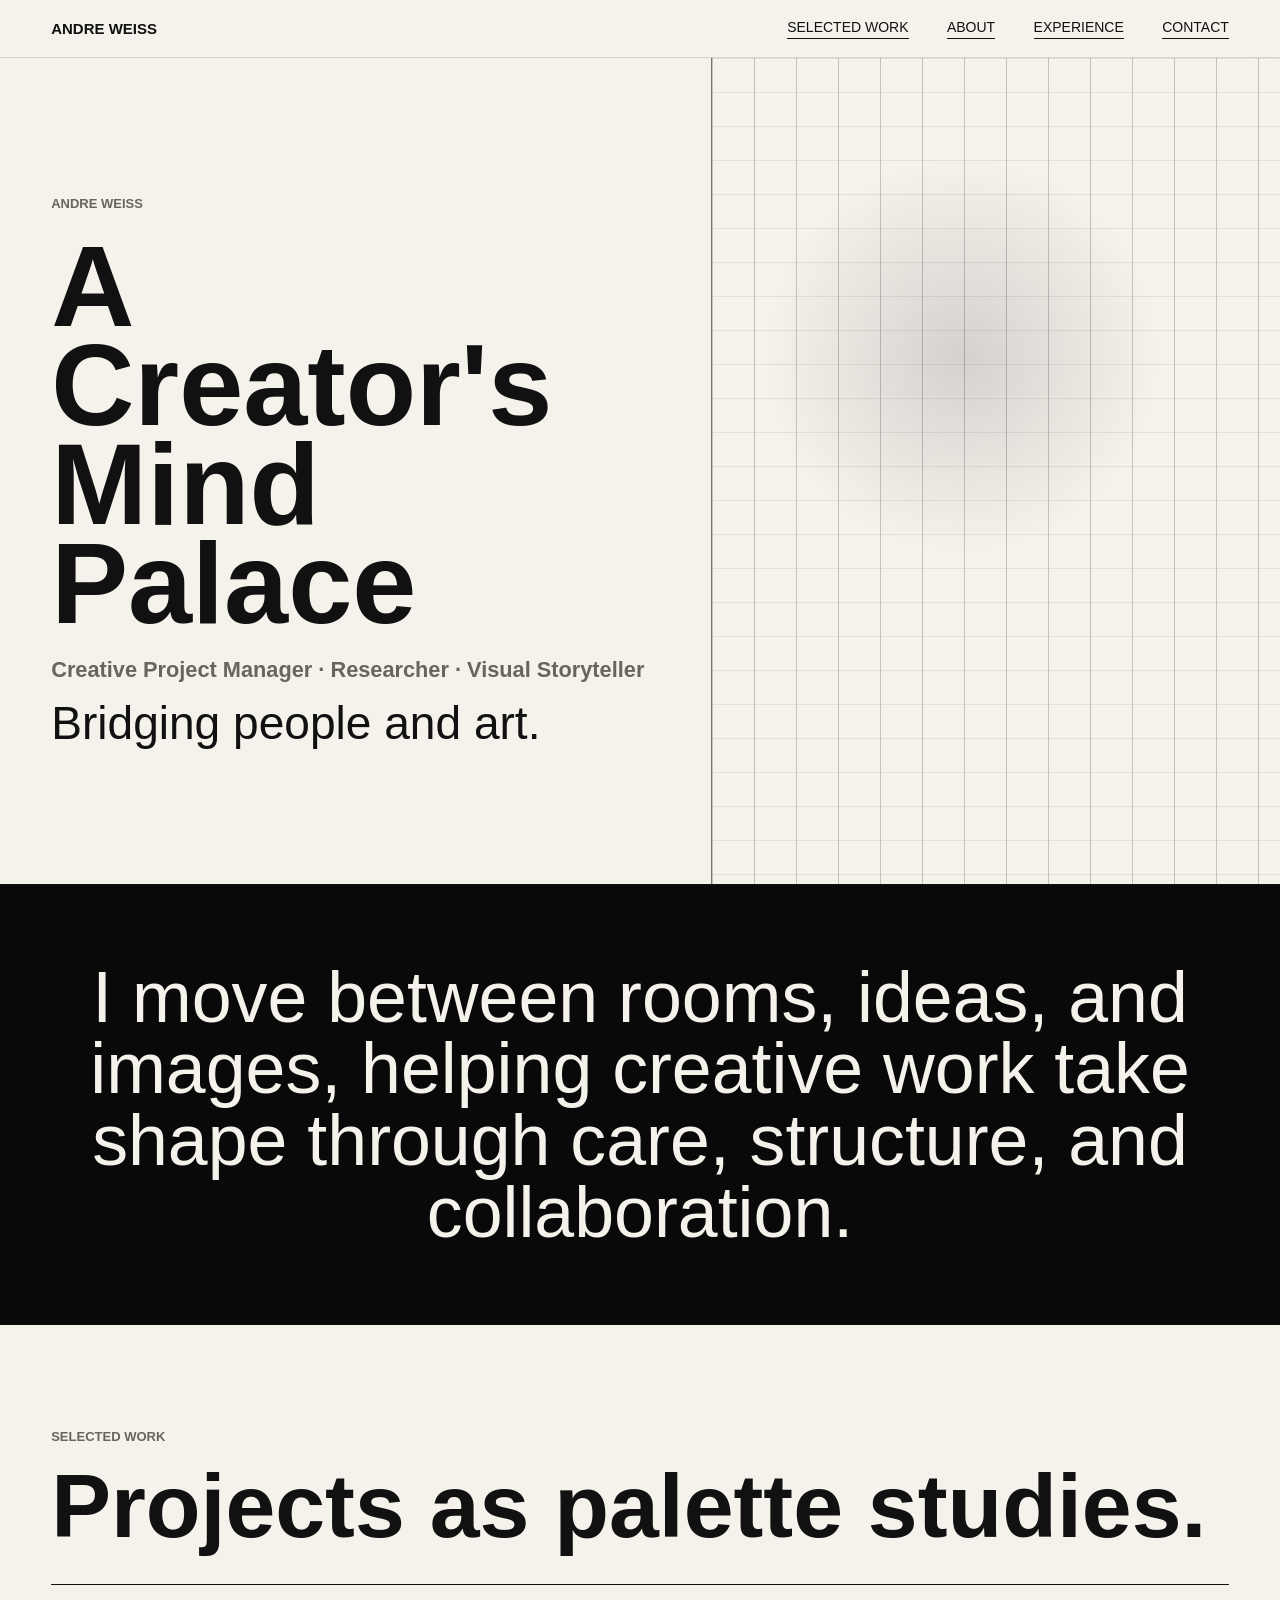
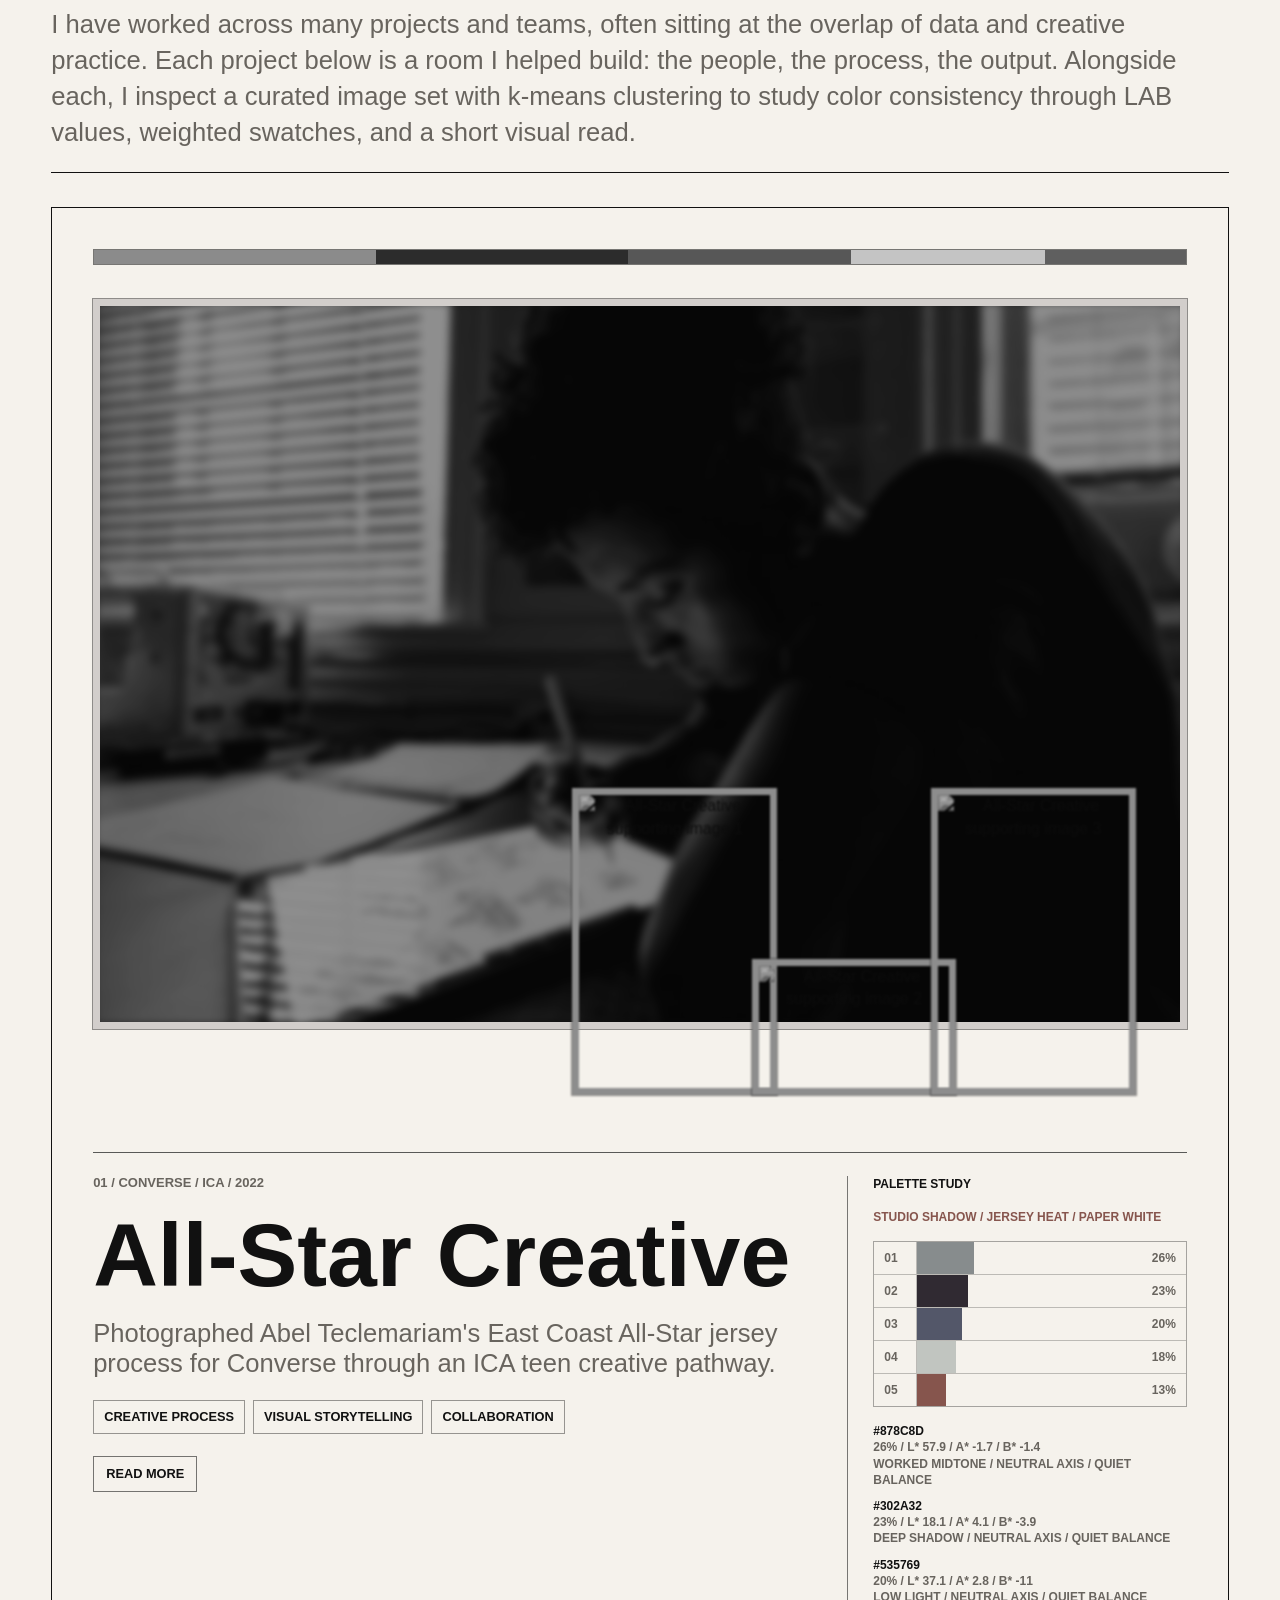
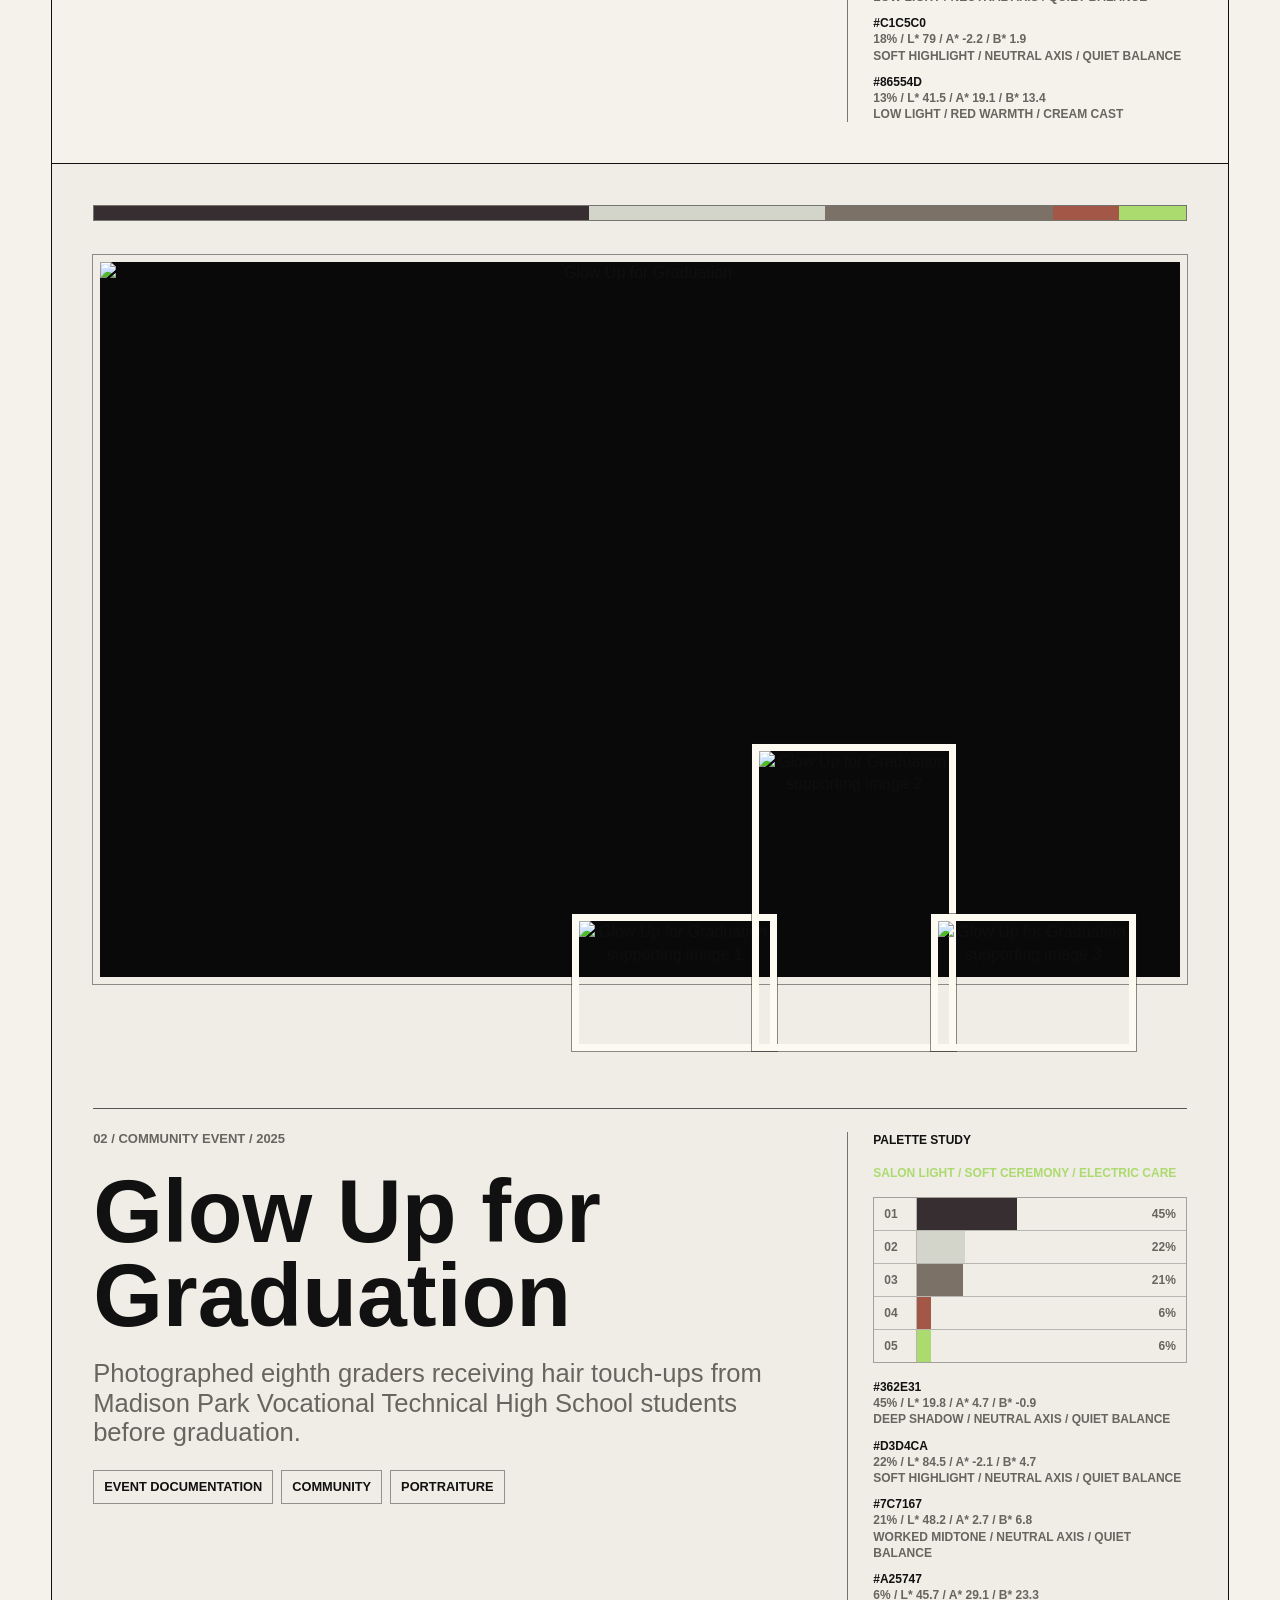
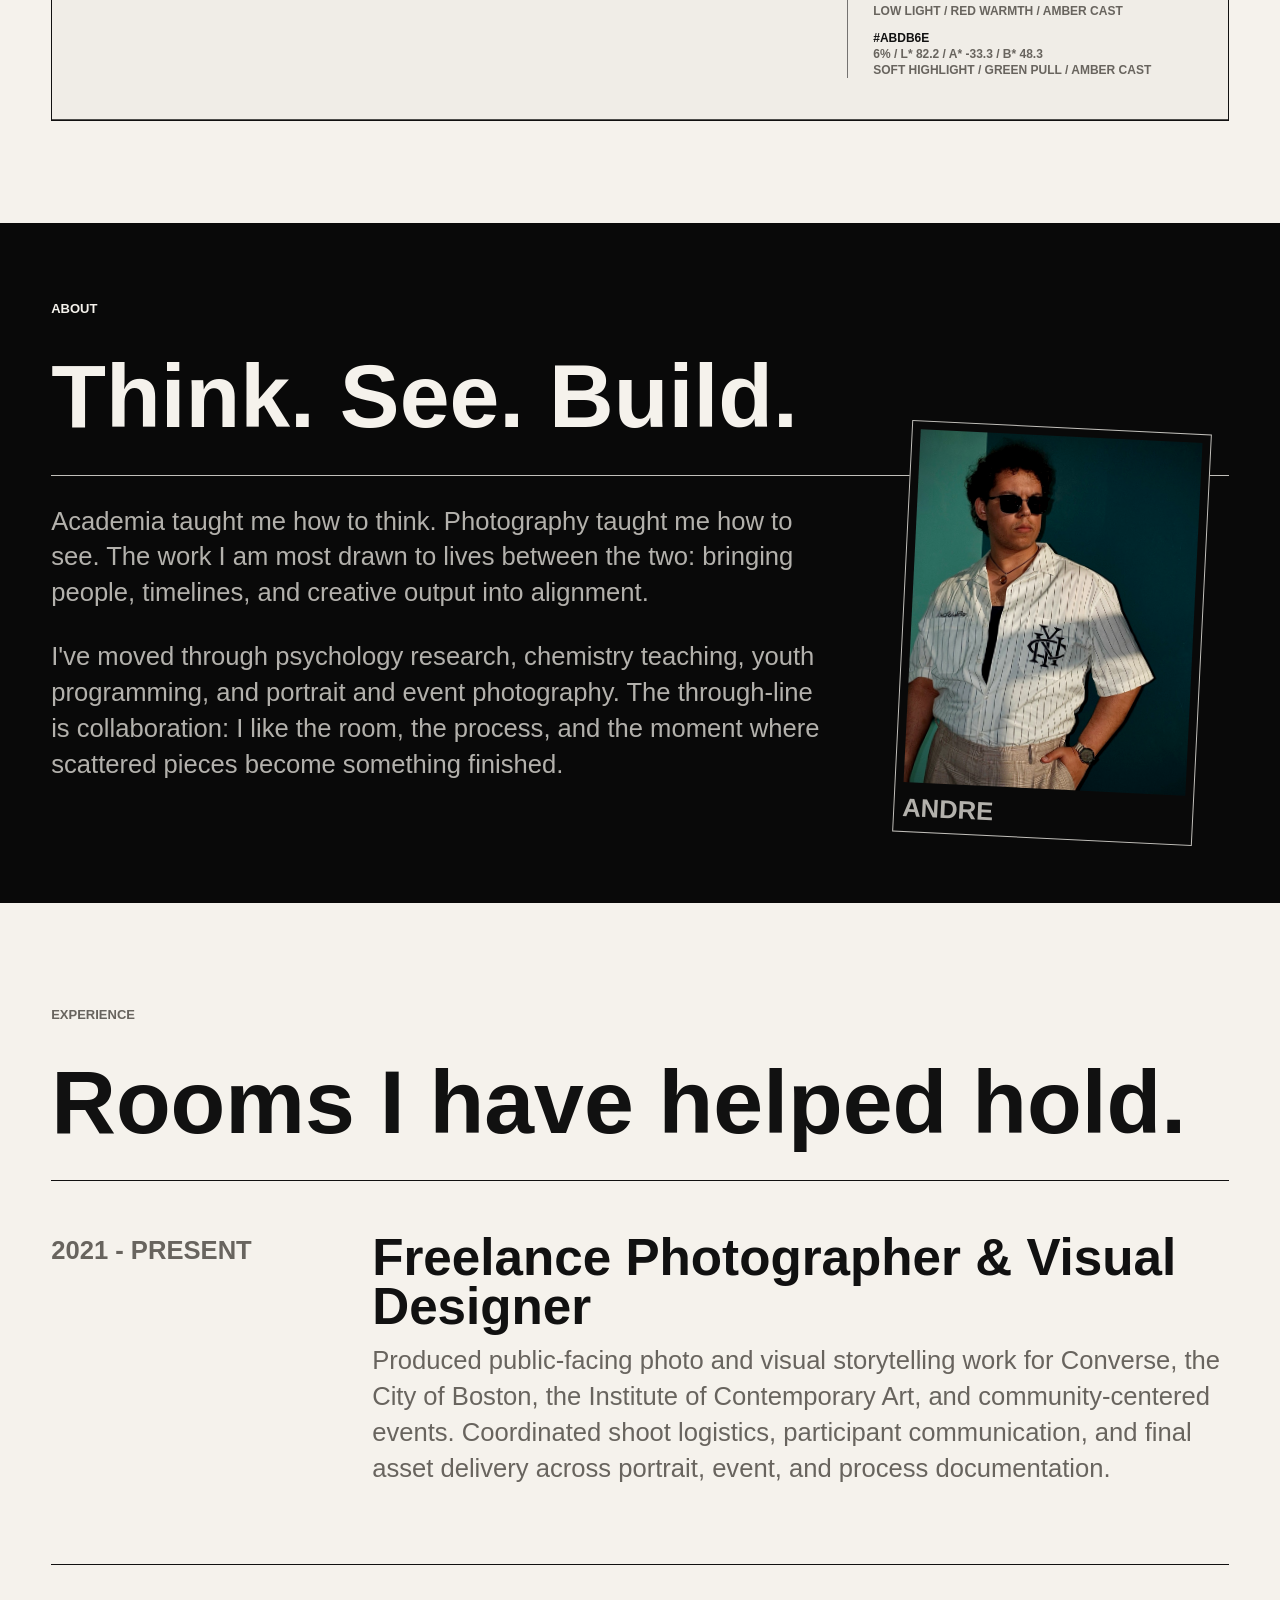
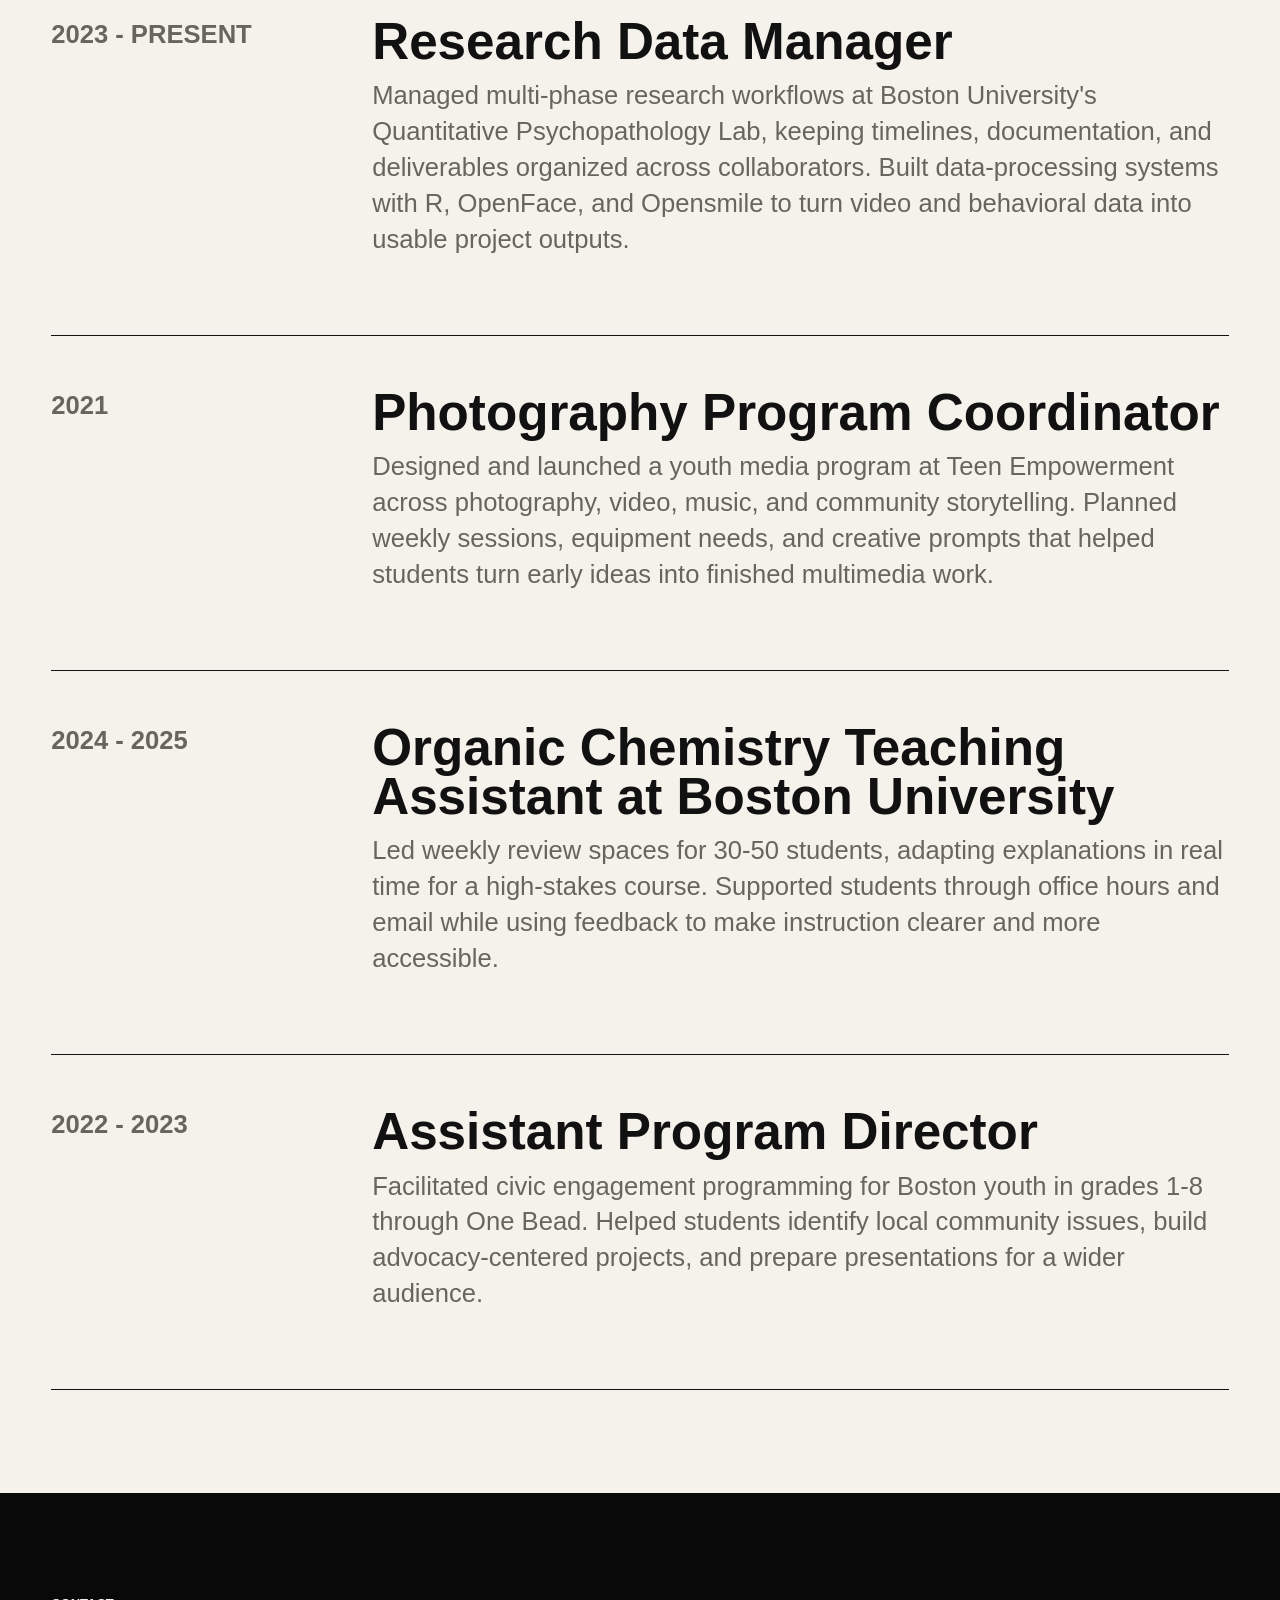
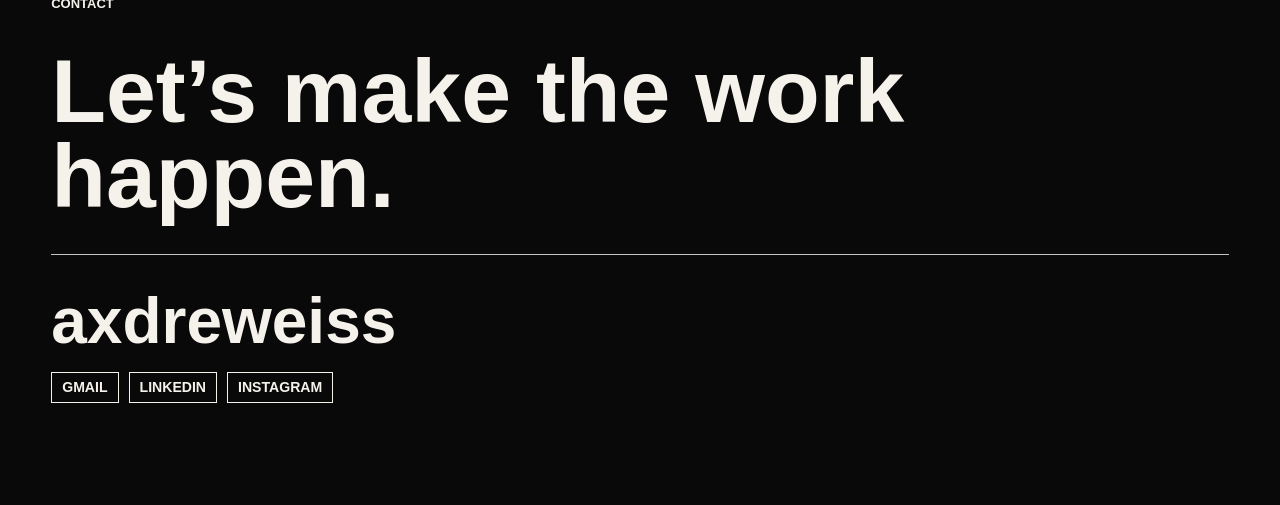
==== index.html @ 39e93b7d "Restore site HTML structure" ====
<!doctype html>
<html lang="en">
  <head>
    <meta charset="utf-8">
    <meta name="viewport" content="width=device-width, initial-scale=1">
    <meta name="description" content="Andre Weiss is building a creator's mind palace, bridging people and art.">
    <title>Andre Weiss | A Creator's Mind Palace</title>
    <link rel="stylesheet" href="styles.css">
  </head>
  <body>
    <header class="site-header" aria-label="Site header">
      <a class="brand" href="#home" aria-label="Andre Weiss home">Andre Weiss</a>
      <button class="nav-toggle" type="button" aria-expanded="false" aria-controls="site-nav">
        <span>Menu</span>
      </button>
      <nav id="site-nav" class="site-nav" aria-label="Primary navigation">
        <a href="#work">Selected Work</a>
        <a href="#about">About</a>
        <a href="#experience">Experience</a>
        <a href="#contact">Contact</a>
      </nav>
    </header>

    <main id="home">
      <section class="hero" aria-labelledby="hero-title">
        <div class="hero-copy">
          <p class="eyebrow">Andre Weiss</p>
          <h1 id="hero-title">A Creator's Mind Palace</h1>
          <p class="hero-role">Creative Project Manager &middot; Researcher &middot; Visual Storyteller</p>
          <p class="hero-line">Bridging people and art.</p>
        </div>
        <div class="hero-image" aria-hidden="true"></div>
      </section>

      <section class="statement" aria-label="Site statement">
        <p>
          I move between rooms, ideas, and images, helping creative work take shape through care,
          structure, and collaboration.
        </p>
      </section>

      <section id="work" class="section work-section" aria-labelledby="work-title">
        <div class="section-heading">
          <p class="section-kicker">Selected Work</p>
          <div>
            <h2 id="work-title">Projects as palette studies.</h2>
          </div>
        </div>

        <div class="palette-note">
          <p>
            I have worked across many projects and teams, often sitting at the overlap of data and
            creative practice. Each project below is a room I helped build: the people, the process,
            the output. Alongside each, I inspect a curated image set with k-means clustering to
            study color consistency through LAB values, weighted swatches, and a short visual read.
          </p>
        </div>

        <div class="project-list" id="project-list"></div>
      </section>

      <section id="about" class="section about-section" aria-labelledby="about-title">
        <div class="section-heading">
          <p class="section-kicker">About</p>
          <h2 id="about-title">Think. See. Build.</h2>
        </div>
        <div class="about-layout">
          <div class="about-copy">
            <p>
              Academia taught me how to think. Photography taught me how to see. The work I am most
              drawn to lives between the two: bringing people, timelines, and creative output into
              alignment.
            </p>
            <p>
              I've moved through psychology research, chemistry teaching, youth programming, and
              portrait and event photography. The through-line is collaboration: I like the room, the
              process, and the moment where scattered pieces become something finished.
            </p>
          </div>
          <aside class="about-card" aria-label="Portrait of Andre">
            <img class="about-image" src="assets/images/portrait-of-andre.jpg" alt="Portrait of Andre Weiss" loading="lazy">
            <p>Andre</p>
          </aside>
        </div>
      </section>

      <section id="experience" class="section experience-section" aria-labelledby="experience-title">
        <div class="section-heading">
          <p class="section-kicker">Experience</p>
          <h2 id="experience-title">Rooms I have helped hold.</h2>
        </div>

        <div class="experience-list" aria-label="Selected experience">
          <article class="experience-item">
            <p class="experience-date">2021 - Present</p>
            <div>
              <h3>Freelance Photographer & Visual Designer</h3>
              <p>Produced public-facing photo and visual storytelling work for Converse, the City of Boston, the Institute of Contemporary Art, and community-centered events. Coordinated shoot logistics, participant communication, and final asset delivery across portrait, event, and process documentation.</p>
            </div>
          </article>

          <article class="experience-item">
            <p class="experience-date">2023 - Present</p>
            <div>
              <h3>Research Data Manager</h3>
              <p>Managed multi-phase research workflows at Boston University's Quantitative Psychopathology Lab, keeping timelines, documentation, and deliverables organized across collaborators. Built data-processing systems with R, OpenFace, and Opensmile to turn video and behavioral data into usable project outputs.</p>
            </div>
          </article>

          <article class="experience-item">
            <p class="experience-date">2021</p>
            <div>
              <h3>Photography Program Coordinator</h3>
              <p>Designed and launched a youth media program at Teen Empowerment across photography, video, music, and community storytelling. Planned weekly sessions, equipment needs, and creative prompts that helped students turn early ideas into finished multimedia work.</p>
            </div>
          </article>

          <article class="experience-item">
            <p class="experience-date">2024 - 2025</p>
            <div>
              <h3>Organic Chemistry Teaching Assistant at Boston University</h3>
              <p>Led weekly review spaces for 30-50 students, adapting explanations in real time for a high-stakes course. Supported students through office hours and email while using feedback to make instruction clearer and more accessible.</p>
            </div>
          </article>

          <article class="experience-item">
            <p class="experience-date">2022 - 2023</p>
            <div>
              <h3>Assistant Program Director</h3>
              <p>Facilitated civic engagement programming for Boston youth in grades 1-8 through One Bead. Helped students identify local community issues, build advocacy-centered projects, and prepare presentations for a wider audience.</p>
            </div>
          </article>
        </div>
      </section>

      <section id="contact" class="section contact-section" aria-labelledby="contact-title">
        <div class="section-heading">
          <p class="section-kicker">Contact</p>
          <h2 id="contact-title">Let’s make the work happen.</h2>
        </div>
        <div class="contact-links">
          <p class="contact-handle">axdreweiss</p>
          <a href="mailto:axdreweiss@gmail.com">gmail</a>
          <a href="https://www.linkedin.com/in/axdreweiss/">linkedin</a>
          <a href="https://www.instagram.com/axdreweiss/">instagram</a>
        </div>
      </section>
    </main>

    <div class="lightbox" id="lightbox" hidden aria-modal="true" role="dialog" aria-label="Expanded image">
      <button class="lightbox-close" type="button" aria-label="Close expanded image">Close</button>
      <div class="lightbox-stage">
        <button class="lightbox-nav lightbox-prev" type="button" aria-label="Previous image">&lt;</button>
        <img class="lightbox-image" src="" alt="">
        <button class="lightbox-nav lightbox-next" type="button" aria-label="Next image">&gt;</button>
      </div>
      <p class="lightbox-count" aria-live="polite"></p>
    </div>

    <div class="case-modal" id="case-modal" hidden aria-modal="true" role="dialog" aria-label="Project case study">
      <article class="case-panel">
        <button class="case-close" type="button" aria-label="Close case study">Close</button>
        <div class="case-content"></div>
      </article>
    </div>

    <script src="assets/data/projects.js"></script>
    <script src="script.js"></script>
  </body>
</html>
---- styles.css ----
:root {
  --bg: #f5f2ec;
  --ink: #111111;
  --muted: #68645e;
  --line: #111111;
  --panel: #e7e2d9;
  --reverse-bg: #090909;
  --reverse-ink: #f5f2ec;
  --active-accent: #111111;
  --max: 1440px;
  --pad: clamp(20px, 4vw, 64px);
}

* {
  box-sizing: border-box;
}

html {
  scroll-behavior: smooth;
}

body {
  margin: 0;
  background: var(--bg);
  color: var(--ink);
  font-family: Arial, Helvetica, sans-serif;
  line-height: 1.4;
}

a {
  color: inherit;
  text-decoration: none;
}

img,
video,
.placeholder-image {
  -webkit-user-drag: none;
  user-select: none;
}

img {
  display: block;
  max-width: 100%;
}

.site-header {
  position: sticky;
  top: 0;
  z-index: 20;
  display: grid;
  grid-template-columns: 1fr auto;
  align-items: center;
  gap: 24px;
  padding: 18px var(--pad);
  background: rgba(245, 242, 236, 0.92);
  border-bottom: 1px solid rgba(17, 17, 17, 0.14);
  backdrop-filter: blur(18px);
}

.brand {
  font-size: 15px;
  font-weight: 700;
  text-transform: uppercase;
  letter-spacing: 0;
}

.site-nav {
  display: flex;
  align-items: center;
  gap: clamp(18px, 3vw, 42px);
  font-size: 14px;
  text-transform: uppercase;
}

.site-nav a,
.text-link {
  border-bottom: 1px solid currentColor;
}

.nav-toggle {
  display: none;
  min-height: 40px;
  padding: 0;
  border: 0;
  background: transparent;
  color: var(--ink);
  font: inherit;
  text-transform: uppercase;
}

.hero {
  display: grid;
  grid-template-columns: minmax(0, 0.9fr) minmax(340px, 0.72fr);
  min-height: calc(100vh - 73px);
  border-bottom: 1px solid var(--line);
}

.hero-copy {
  display: flex;
  flex-direction: column;
  justify-content: center;
  gap: 0;
  min-width: 0;
  overflow: hidden;
  padding: var(--pad);
}

.eyebrow,
.section-kicker,
.project-meta {
  margin: 0;
  color: var(--muted);
  font-size: 13px;
  font-weight: 700;
  text-transform: uppercase;
}

.hero .eyebrow {
  margin-bottom: clamp(12px, 2vw, 24px);
}

h1,
h2,
h3,
p {
  margin-top: 0;
}

h1 {
  max-width: 900px;
  margin-bottom: 0;
  font-size: clamp(68px, 9vw, 164px);
  line-height: 0.86;
  letter-spacing: 0;
}

.hero-line {
  max-width: 640px;
  margin-top: clamp(8px, 1.4vw, 18px);
  margin-bottom: 0;
  font-size: clamp(24px, 3.6vw, 50px);
  line-height: 1.02;
}

.hero-role {
  max-width: 720px;
  margin: clamp(12px, 2vw, 24px) 0 0;
  color: var(--muted);
  font-size: clamp(17px, 1.7vw, 27px);
  font-weight: 700;
  line-height: 1.15;
}

.hero-image {
  position: relative;
  min-height: 360px;
  margin: 0;
  overflow: hidden;
  border-left: 1px solid rgba(17, 17, 17, 0.55);
  background:
    linear-gradient(180deg, rgba(17, 17, 17, 0.08) 0 1px, transparent 1px 100%),
    repeating-linear-gradient(90deg, rgba(17, 17, 17, 0.22) 0 1px, transparent 1px 42px);
  background-size: 100% 34px, auto;
}

.hero-image::after {
  content: "";
  position: absolute;
  inset: 0;
  background: radial-gradient(circle at 44% 36%, rgba(17, 17, 17, 0.14), transparent 32%);
  pointer-events: none;
}

.placeholder-image {
  position: relative;
  display: flex;
  align-items: center;
  justify-content: center;
  min-height: 360px;
  overflow: hidden;
  background:
    linear-gradient(135deg, rgba(255,255,255,0.08), rgba(0,0,0,0.2)),
    repeating-linear-gradient(90deg, #1a1a1a 0 1px, #0c0c0c 1px 18px);
  color: rgba(245, 242, 236, 0.72);
  filter: grayscale(1);
}

.placeholder-image::after {
  content: "";
  position: absolute;
  inset: 0;
  background: radial-gradient(circle at 30% 20%, rgba(255,255,255,0.18), transparent 34%);
  mix-blend-mode: screen;
}

.placeholder-image span {
  position: relative;
  z-index: 1;
  font-size: 12px;
  font-weight: 700;
  text-transform: uppercase;
}

.statement {
  display: grid;
  place-items: center;
  min-height: 34vh;
  padding: clamp(44px, 6vw, 88px) var(--pad);
  color: var(--reverse-ink);
  background: var(--reverse-bg);
  text-align: center;
}

.statement p {
  max-width: 1320px;
  margin: 0;
  font-size: clamp(32px, 5.6vw, 88px);
  line-height: 1;
}

.section {
  max-width: var(--max);
  margin: 0 auto;
  padding: clamp(58px, 8vw, 112px) var(--pad);
}

.work-section {
  padding-top: clamp(58px, 8vw, 104px);
}

.section-heading {
  display: grid;
  grid-template-columns: minmax(160px, 0.28fr) minmax(0, 1fr);
  gap: 32px;
  margin-bottom: clamp(48px, 8vw, 96px);
}

.section-heading h2 {
  margin-bottom: 0;
  font-size: clamp(42px, 7vw, 112px);
  line-height: 0.94;
  letter-spacing: 0;
}

.work-section .section-heading {
  display: block;
  max-width: 1200px;
  margin-bottom: clamp(18px, 3vw, 36px);
}

.work-section .section-kicker {
  margin-bottom: 18px;
}

.palette-note {
  max-width: none;
  margin: 0 0 clamp(18px, 3vw, 34px);
  padding: clamp(16px, 2vw, 22px) 0;
  border-top: 1px solid var(--line);
  border-bottom: 1px solid var(--line);
}

.palette-note p {
  max-width: 1280px;
  margin: 0;
  color: var(--muted);
  font-size: clamp(18px, 2vw, 28px);
}

.project-list {
  border: 1px solid var(--line);
}

.project-row {
  --project-accent: var(--active-accent);
  --project-wash: var(--panel);
  --media-border: clamp(5px, 0.58vw, 8px);
  display: grid;
  grid-template-columns: 1fr;
  gap: clamp(16px, 3vw, 34px);
  padding: clamp(22px, 3.2vw, 44px);
  border-bottom: 1px solid var(--line);
  transition: background-color 700ms ease, border-color 700ms ease;
}

.project-row.is-active {
  border-color: rgba(17, 17, 17, 0.72);
  background: color-mix(in srgb, var(--project-wash) 16%, var(--bg));
}

.project-palette-bar {
  display: flex;
  height: 16px;
  border: 1px solid rgba(17, 17, 17, 0.55);
  filter: grayscale(1);
  opacity: 0.36;
  transition: filter 650ms ease, opacity 650ms ease;
}

.project-palette-bar span {
  flex: var(--weight) 1 0;
  min-width: 10px;
  background: var(--swatch);
}

.project-row.is-active .project-palette-bar,
.project-row:hover .project-palette-bar {
  filter: grayscale(0);
  opacity: 1;
}

.project-media {
  position: relative;
  display: block;
  padding-bottom: clamp(46px, 7vw, 104px);
}

.project-image-wrap {
  position: relative;
  aspect-ratio: var(--cover-aspect, 4 / 5);
  overflow: hidden;
  background: var(--reverse-bg);
  border: var(--media-border) solid color-mix(in srgb, var(--project-wash) 18%, var(--bg));
  box-shadow: 0 0 0 1px rgba(17, 17, 17, 0.45);
}

.image-button {
  display: block;
  width: 100%;
  padding: 0;
  border: 0;
  background: transparent;
  color: inherit;
  cursor: zoom-in;
  font: inherit;
}

.project-cover-button,
.project-cover-button img {
  width: 100%;
  height: 100%;
}

.project-cover-button img {
  width: 100%;
  height: 100%;
  object-fit: cover;
  transform: scale(1.012);
  filter: grayscale(1) blur(4px) brightness(0.56);
  transition: filter 650ms ease, transform 650ms ease;
}

.project-row.is-active .project-cover-button img,
.project-row:hover .project-cover-button img {
  transform: scale(1);
  filter: grayscale(0) blur(0) brightness(1.02) saturate(1.08) contrast(1.02);
}

.image-strip {
  position: absolute;
  right: clamp(18px, 4vw, 72px);
  bottom: clamp(10px, 1.8vw, 28px);
  display: flex;
  align-items: flex-end;
  justify-content: flex-end;
  width: min(62%, 760px);
}

.image-strip .image-button {
  width: clamp(120px, 16vw, 260px);
  margin-left: clamp(-28px, -2vw, -14px);
}

.image-strip img {
  aspect-ratio: var(--image-aspect, 1);
  width: 100%;
  height: auto;
  object-fit: cover;
  border: var(--media-border) solid color-mix(in srgb, var(--project-wash) 18%, var(--bg));
  box-shadow: 0 0 0 1px rgba(17, 17, 17, 0.45);
  filter: grayscale(1) blur(1px) brightness(0.68) saturate(0.35);
  transition: filter 450ms ease;
}

.project-row.is-active .image-strip img,
.project-row:hover .image-strip img {
  filter: grayscale(0) brightness(1.04) saturate(1.16) contrast(1.03);
}

.project-info {
  display: grid;
  grid-template-columns: minmax(0, 0.96fr) minmax(340px, 0.46fr);
  gap: clamp(24px, 3.4vw, 52px);
  align-items: start;
  padding-top: clamp(14px, 1.8vw, 24px);
  border-top: 1px solid rgba(17, 17, 17, 0.68);
}

.project-identity {
  display: grid;
  gap: clamp(14px, 2vw, 22px);
}

.project-identity > p:first-child {
  margin: 0;
  color: var(--muted);
  font-size: 13px;
  font-weight: 700;
  line-height: 1.15;
  text-transform: uppercase;
}

.project-identity h3 {
  margin: 0;
  font-size: clamp(48px, 7vw, 122px);
  line-height: 0.94;
}

.project-description {
  margin: 0;
  color: var(--muted);
  font-size: clamp(20px, 2.2vw, 34px);
  line-height: 1.15;
}

.project-identity p,
.about-grid p,
.experience-item p {
  color: var(--muted);
  font-size: clamp(18px, 2vw, 26px);
}

.tag-list {
  display: flex;
  flex-wrap: wrap;
  gap: 8px;
  max-width: 820px;
  padding: 0;
  margin: 0;
  list-style: none;
}

.tag-list li {
  padding: 7px 10px;
  border: 1px solid rgba(17, 17, 17, 0.42);
  color: var(--ink);
  font-size: clamp(11px, 1vw, 14px);
  font-weight: 700;
  text-transform: uppercase;
}

.case-trigger {
  justify-self: start;
  padding: 8px 12px;
  border: 1px solid rgba(17, 17, 17, 0.56);
  background: transparent;
  color: var(--ink);
  cursor: pointer;
  font: inherit;
  font-size: clamp(11px, 1vw, 14px);
  font-weight: 700;
  text-transform: uppercase;
}

.case-trigger:hover {
  background: var(--ink);
  color: var(--bg);
}

.palette-study {
  display: grid;
  gap: 16px;
  padding-left: clamp(16px, 2vw, 28px);
  border-left: 1px solid rgba(17, 17, 17, 0.55);
}

.palette-study h4,
.palette-poem,
.lab-row {
  margin: 0;
  font-size: 12px;
  font-weight: 700;
  text-transform: uppercase;
}

.palette-study h4 {
  color: var(--ink);
}

.swatch-list {
  display: grid;
  gap: 0;
  border: 1px solid rgba(17, 17, 17, 0.35);
}

.swatch-row {
  display: grid;
  grid-template-columns: 42px 1fr 48px;
  align-items: center;
  gap: 0;
  border-bottom: 1px solid rgba(17, 17, 17, 0.25);
}

.swatch-row:last-child {
  border-bottom: 0;
}

.swatch-rank,
.swatch-percent {
  padding: 0 10px;
  color: var(--muted);
  font-size: 12px;
  font-weight: 700;
  line-height: 1;
  text-transform: uppercase;
}

.swatch-percent {
  text-align: right;
}

.swatch {
  position: relative;
  height: 32px;
  border-left: 1px solid rgba(17, 17, 17, 0.25);
  background: transparent;
}

.swatch::before {
  content: "";
  display: block;
  width: var(--weight);
  height: 100%;
  background: var(--swatch);
}

.lab-row {
  color: var(--muted);
  line-height: 1.35;
}

.lab-row strong {
  color: var(--ink);
}

.lab-details {
  display: grid;
  gap: 10px;
}

.palette-poem {
  color: var(--project-accent);
  line-height: 1.35;
}

.lightbox[hidden] {
  display: none;
}

.lightbox {
  position: fixed;
  inset: 0;
  z-index: 100;
  display: grid;
  place-items: center;
  padding: clamp(18px, 4vw, 64px);
  background: rgba(9, 9, 9, 0.92);
}

.lightbox-stage {
  display: grid;
  grid-template-columns: 44px minmax(0, auto) 44px;
  gap: clamp(10px, 2vw, 22px);
  align-items: center;
  max-width: 96vw;
}

.lightbox-image {
  max-width: min(82vw, 1360px);
  max-height: 86vh;
  border: 1px solid rgba(245, 242, 236, 0.85);
  object-fit: contain;
}

.lightbox-close {
  position: fixed;
  top: 18px;
  right: 18px;
  padding: 0;
  border: 0;
  background: transparent;
  color: var(--reverse-ink);
  cursor: pointer;
  font: inherit;
  font-size: 12px;
  font-weight: 700;
  text-transform: uppercase;
  opacity: 0.78;
}

.lightbox-nav {
  position: static;
  display: grid;
  place-items: center;
  width: 44px;
  height: 44px;
  padding: 0;
  border: 0;
  background: transparent;
  color: var(--reverse-ink);
  cursor: pointer;
  font: inherit;
  font-size: 30px;
  font-weight: 700;
  opacity: 0.62;
}

.lightbox-nav:hover,
.lightbox-close:hover {
  opacity: 1;
}

.lightbox-count {
  position: fixed;
  left: 50%;
  bottom: 18px;
  margin: 0;
  color: var(--reverse-ink);
  font-size: 13px;
  font-weight: 700;
  text-transform: uppercase;
  transform: translateX(-50%);
}

body.is-lightbox-open,
body.is-modal-open {
  overflow: hidden;
}

.case-modal[hidden] {
  display: none;
}

.case-modal {
  position: fixed;
  inset: 0;
  z-index: 110;
  display: grid;
  place-items: center;
  padding: clamp(16px, 4vw, 54px);
  background: rgba(9, 9, 9, 0.72);
}

.case-panel {
  position: relative;
  width: min(1120px, 100%);
  max-height: min(86vh, 960px);
  overflow: auto;
  padding: clamp(22px, 4vw, 52px);
  border: 1px solid rgba(17, 17, 17, 0.9);
  background: var(--bg);
  color: var(--ink);
  box-shadow: 14px 14px 0 rgba(245, 242, 236, 0.18);
}

.case-close {
  position: sticky;
  top: 0;
  float: right;
  padding: 6px 0;
  border: 0;
  border-bottom: 1px solid currentColor;
  background: var(--bg);
  color: var(--ink);
  cursor: pointer;
  font: inherit;
  font-size: 12px;
  font-weight: 700;
  text-transform: uppercase;
}

.case-header {
  padding-bottom: clamp(18px, 3vw, 32px);
  border-bottom: 1px solid var(--line);
}

.case-kicker {
  margin-bottom: 14px;
  color: var(--muted);
  font-size: 12px;
  font-weight: 700;
  text-transform: uppercase;
}

.case-header h3 {
  max-width: 920px;
  margin: 0 0 18px;
  font-size: clamp(42px, 7vw, 96px);
  line-height: 0.92;
}

.case-header p:last-child,
.case-body p,
.case-facts dd {
  color: var(--muted);
  font-size: clamp(18px, 2vw, 27px);
  line-height: 1.22;
}

.case-image-strip {
  display: grid;
  grid-template-columns: 1.2fr 0.8fr 0.8fr;
  gap: clamp(8px, 1vw, 14px);
  margin: clamp(18px, 3vw, 32px) 0;
}

.case-image-strip img {
  width: 100%;
  height: clamp(180px, 24vw, 330px);
  object-fit: cover;
  border: 1px solid rgba(17, 17, 17, 0.46);
}

.case-image-strip img:first-child {
  grid-row: span 2;
  height: 100%;
  min-height: clamp(360px, 49vw, 674px);
}

.case-body {
  display: grid;
  gap: 18px;
  max-width: 940px;
}

.case-body p {
  margin: 0;
}

.case-facts {
  display: grid;
  grid-template-columns: repeat(3, 1fr);
  gap: 1px;
  margin: clamp(24px, 4vw, 42px) 0 0;
  background: rgba(17, 17, 17, 0.32);
}

.case-facts div {
  padding: clamp(14px, 2vw, 22px);
  background: var(--bg);
}

.case-facts dt {
  margin-bottom: 8px;
  font-size: 12px;
  font-weight: 700;
  text-transform: uppercase;
}

.case-facts dd {
  margin: 0;
}

.about-section {
  max-width: none;
  padding-top: clamp(44px, 6vw, 84px);
  padding-bottom: clamp(38px, 5vw, 72px);
  color: var(--reverse-ink);
  background: var(--reverse-bg);
}

.about-section h2,
.about-section .section-kicker {
  color: var(--reverse-ink);
}

.about-section .section-heading,
.experience-section .section-heading,
.contact-section .section-heading {
  display: block;
  max-width: none;
  margin-bottom: clamp(20px, 3vw, 36px);
}

.about-section .section-kicker,
.experience-section .section-kicker,
.contact-section .section-kicker {
  margin-bottom: clamp(20px, 3vw, 36px);
}

.about-layout {
  position: relative;
  display: grid;
  grid-template-columns: minmax(0, 0.82fr) minmax(300px, 0.34fr);
  gap: clamp(24px, 5vw, 72px);
  align-items: start;
  padding-top: clamp(16px, 2.4vw, 28px);
  border-top: 1px solid rgba(245, 242, 236, 0.78);
}

.about-copy {
  display: grid;
  gap: clamp(16px, 2.4vw, 28px);
}

.about-card {
  display: grid;
  gap: 10px;
  align-self: start;
  width: min(100%, 300px);
  max-width: none;
  margin-top: clamp(-116px, -6vw, -68px);
  margin-right: clamp(80px, 8vw, 150px);
  margin-left: auto;
  padding: 8px;
  background: var(--reverse-bg);
  border: 1px solid rgba(245, 242, 236, 0.78);
  transform: rotate(2.8deg);
}

.about-image {
  aspect-ratio: 4 / 5;
  width: 100%;
  min-height: 0;
  object-fit: cover;
  filter: contrast(1.05) saturate(1.08);
}

.about-card p {
  margin: 0;
  color: var(--reverse-ink);
  font-size: clamp(13px, 1.35vw, 18px);
  font-weight: 700;
  line-height: 1.25;
  text-transform: uppercase;
}

.about-layout p {
  margin: 0;
  color: rgba(245, 242, 236, 0.72);
  font-size: clamp(18px, 2vw, 26px);
}

.contact-links {
  display: flex;
  flex-wrap: wrap;
  gap: 10px;
  align-items: baseline;
  padding-top: clamp(20px, 3vw, 36px);
  border-top: 1px solid rgba(245, 242, 236, 0.8);
}

.experience-list {
  border-top: 1px solid var(--line);
}

.experience-item {
  display: grid;
  grid-template-columns: minmax(150px, 0.3fr) minmax(0, 1fr);
  gap: clamp(22px, 5vw, 80px);
  padding: clamp(26px, 5vw, 52px) 0;
  border-bottom: 1px solid var(--line);
}

.experience-item h3 {
  margin-bottom: 12px;
  font-size: clamp(28px, 4vw, 62px);
  line-height: 0.96;
}

.experience-date {
  margin: 0;
  color: var(--muted);
  font-size: 13px;
  font-weight: 700;
  text-transform: uppercase;
}

.contact-section {
  color: var(--reverse-ink);
  background: var(--reverse-bg);
  max-width: none;
}

.contact-section .section-heading,
.contact-links {
  max-width: none;
  margin-right: auto;
  margin-left: auto;
}

.contact-section .section-kicker,
.contact-section .contact-links a {
  color: var(--reverse-ink);
}

.contact-section h2 {
  color: var(--reverse-ink);
}

.contact-links {
  font-size: clamp(16px, 1.6vw, 22px);
  line-height: 1.1;
}

.contact-links a {
  padding: 7px 10px;
  border: 1px solid currentColor;
  font-size: clamp(13px, 1.1vw, 16px);
  font-weight: 700;
  text-transform: uppercase;
}

.contact-handle {
  flex-basis: 100%;
  margin: 0 0 10px;
  color: var(--reverse-ink);
  font-size: clamp(34px, 5vw, 78px);
  font-weight: 700;
  line-height: 0.95;
}

@media (max-width: 1120px) {
  .about-layout {
    grid-template-columns: minmax(0, 1fr) minmax(240px, 300px);
    gap: clamp(22px, 4vw, 44px);
  }

  .about-card {
    width: min(100%, 270px);
    margin-top: -58px;
    margin-right: clamp(70px, 8vw, 110px);
    transform: rotate(2.4deg);
  }
}

@media (max-width: 860px) {
  .site-header {
    align-items: start;
  }

  .nav-toggle {
    display: block;
  }

  .site-nav {
    display: none;
    grid-column: 1 / -1;
    flex-direction: column;
    align-items: flex-start;
    gap: 16px;
    padding-top: 18px;
  }

  .site-nav.is-open {
    display: flex;
  }

  .hero,
  .section-heading,
  .project-row,
  .project-media,
  .project-info,
  .about-layout,
  .experience-item,
  .contact-links {
    grid-template-columns: 1fr;
  }

  .hero {
    min-height: auto;
  }

  .hero-copy {
    min-height: 62vh;
  }

  .hero-image {
    min-height: 44vh;
  }

  .section-heading {
    gap: 18px;
  }

  .project-row {
    padding: 32px 22px;
  }

  .project-media {
    padding-bottom: 0;
  }

  .image-strip {
    position: relative;
    right: auto;
    bottom: auto;
    z-index: 2;
    align-items: flex-end;
    justify-content: center;
    width: 92%;
    margin: -38px auto 0;
  }

  .image-strip .image-button {
    width: 36%;
    height: clamp(108px, 24vw, 180px);
    margin-left: -16px;
  }

  .image-strip .image-button:first-child {
    margin-left: 0;
  }

  .image-strip .image-button:nth-child(2) {
    transform: translateY(-12px);
  }

  .image-strip img {
    height: 100%;
    aspect-ratio: 1;
  }

  .palette-study {
    padding-left: 0;
    padding-top: 20px;
    border-top: 1px solid rgba(17, 17, 17, 0.55);
    border-left: 0;
  }

  .lightbox-stage {
    grid-template-columns: 30px minmax(0, 1fr) 30px;
    gap: 6px;
    width: 100%;
  }

  .lightbox-image {
    max-width: 100%;
  }

  .lightbox-nav {
    width: 30px;
    height: 40px;
    font-size: 24px;
  }

  .lightbox-count {
    bottom: 18px;
  }

  .about-card {
    width: min(82vw, 270px);
    max-width: none;
    margin-top: 0;
    margin-right: 24px;
    margin-left: auto;
    transform: rotate(2deg);
  }

  .contact-links {
    align-items: flex-start;
  }

  .case-panel {
    max-height: 88vh;
  }

  .case-image-strip,
  .case-facts {
    grid-template-columns: 1fr;
  }

  .case-image-strip img,
  .case-image-strip img:first-child {
    height: auto;
    min-height: 0;
  }
}
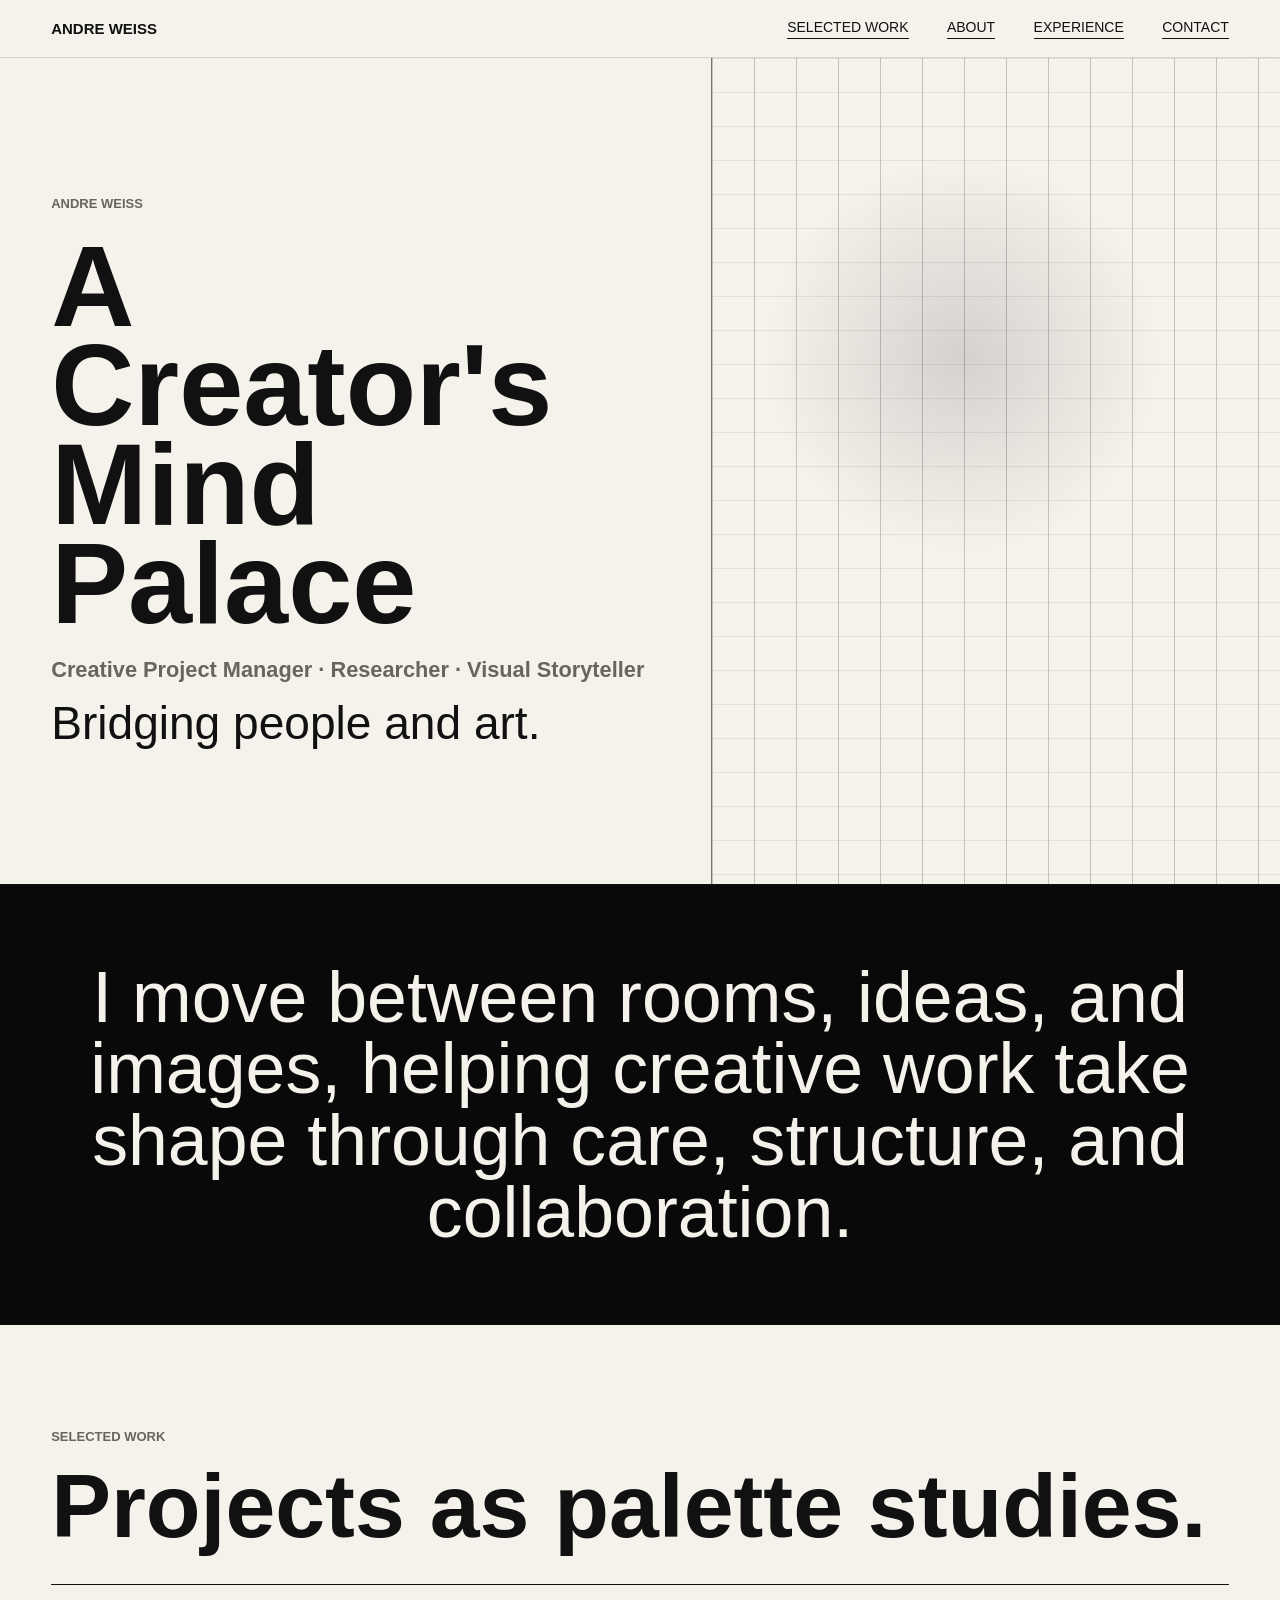
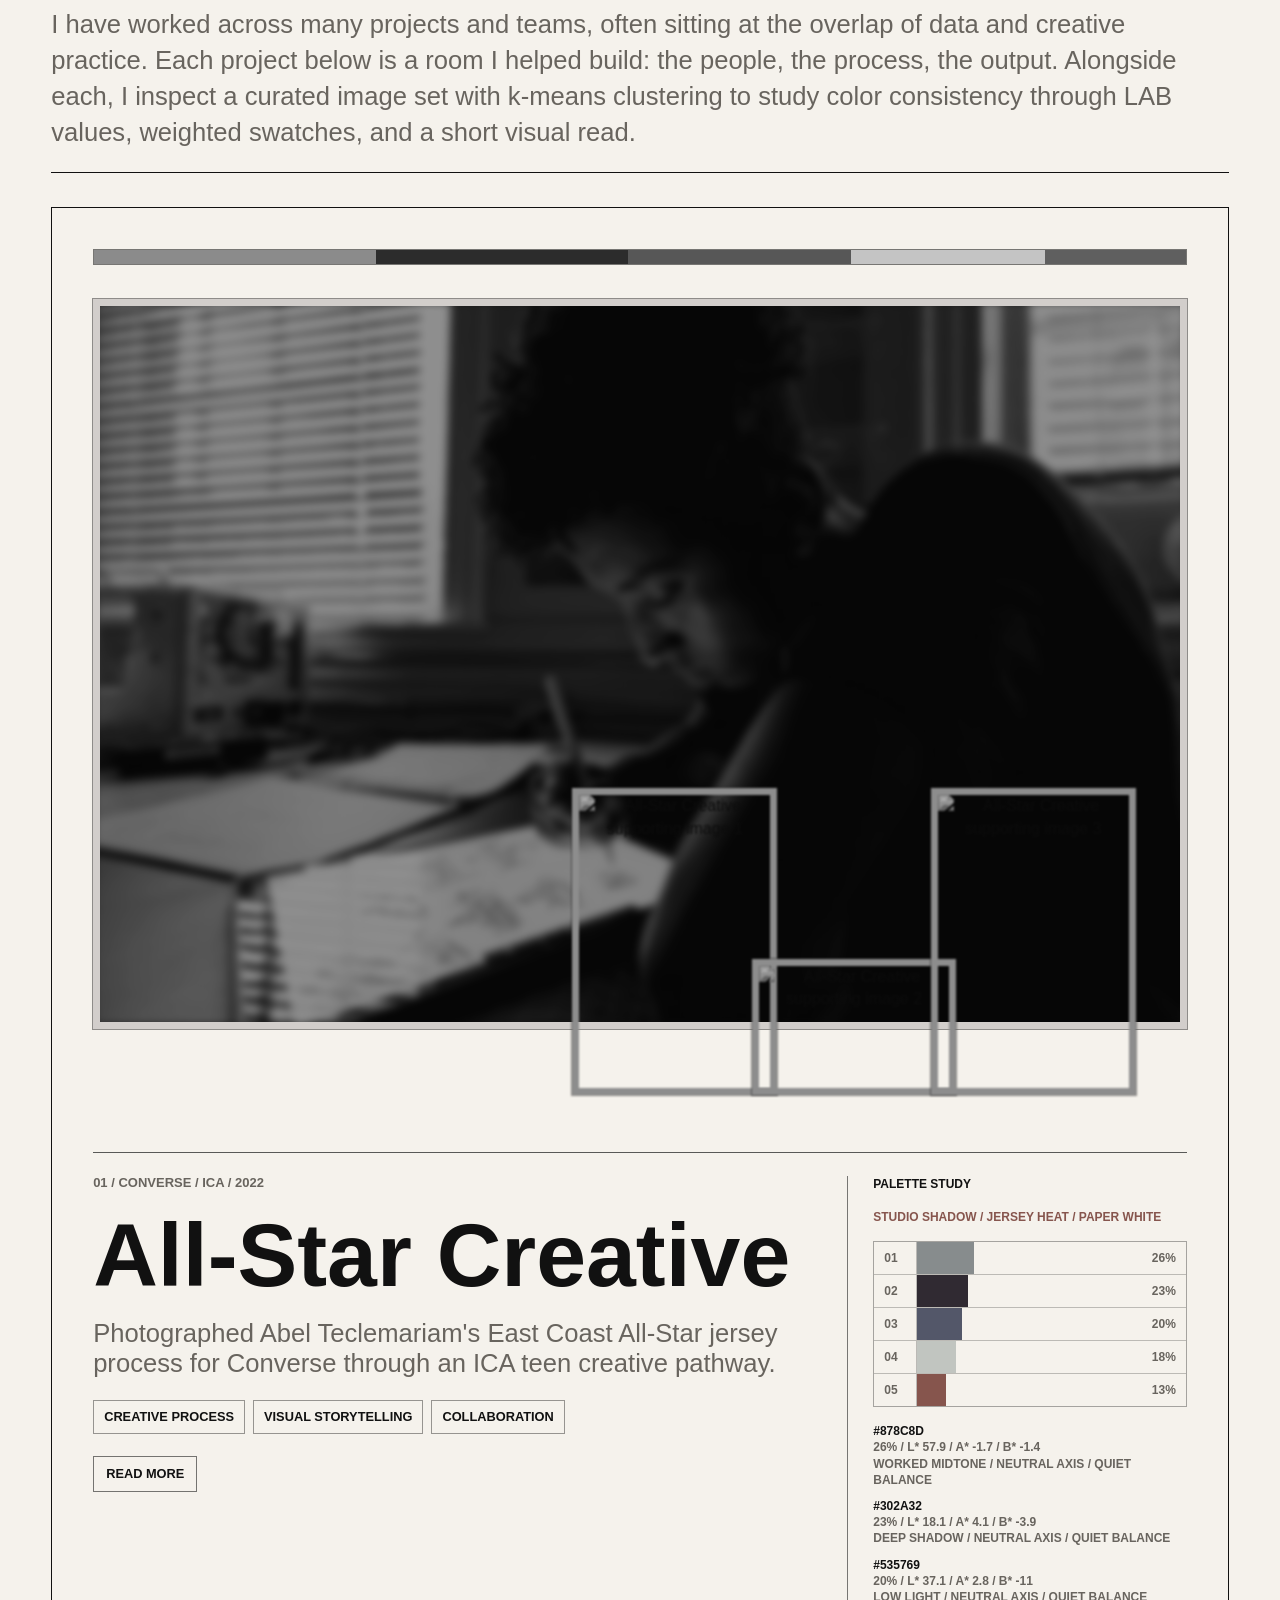
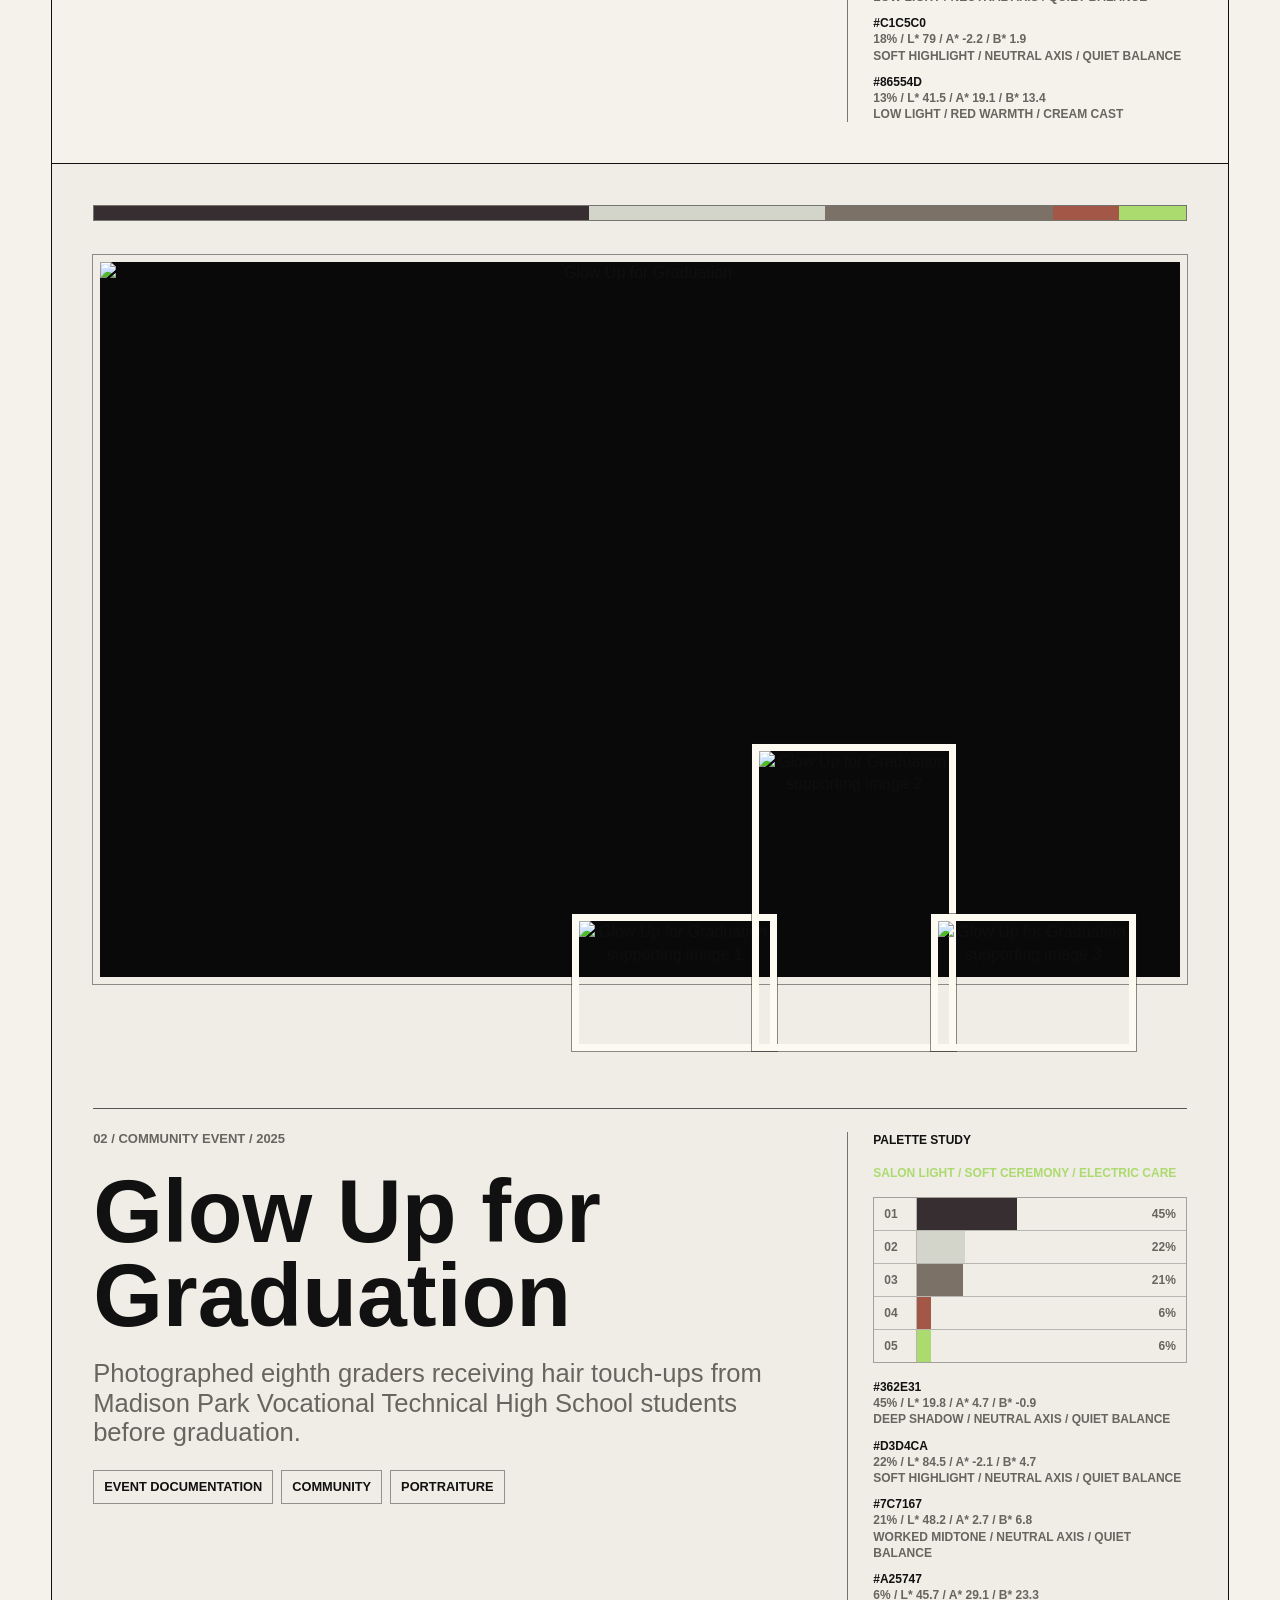
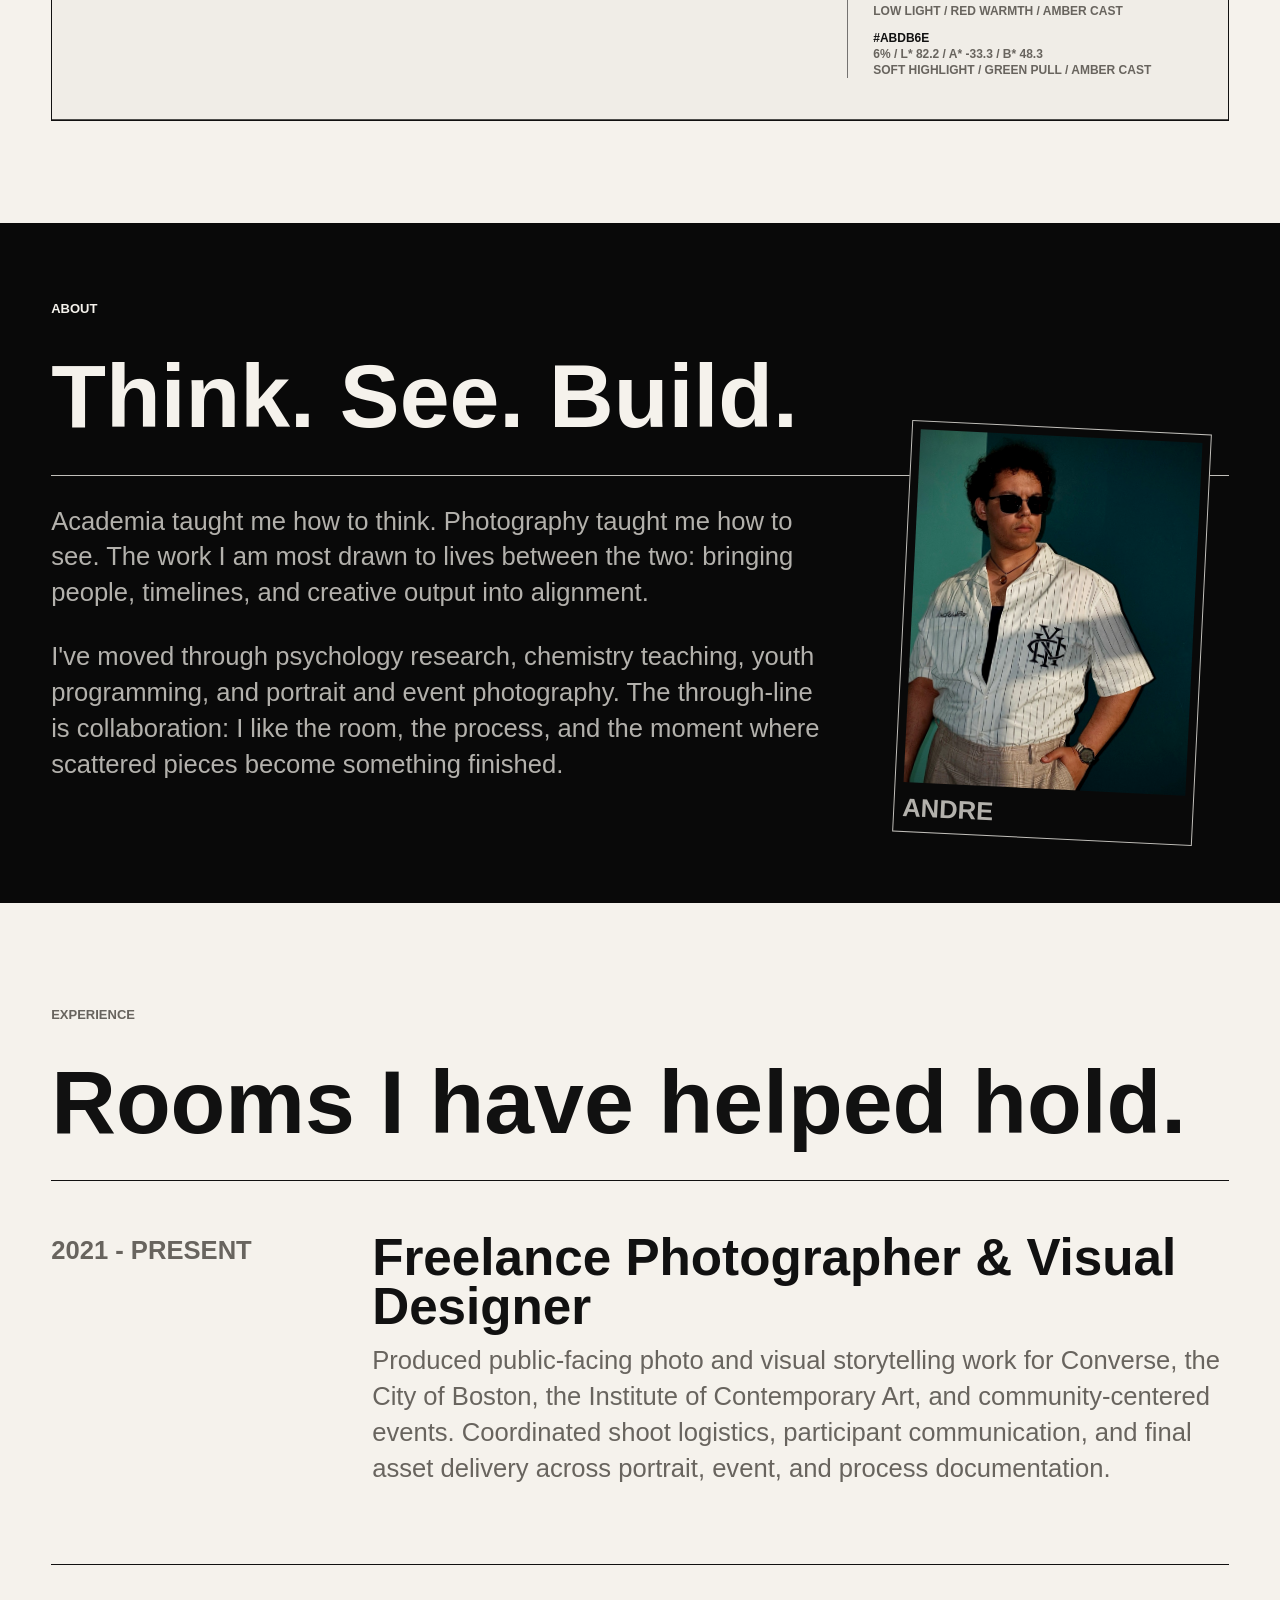
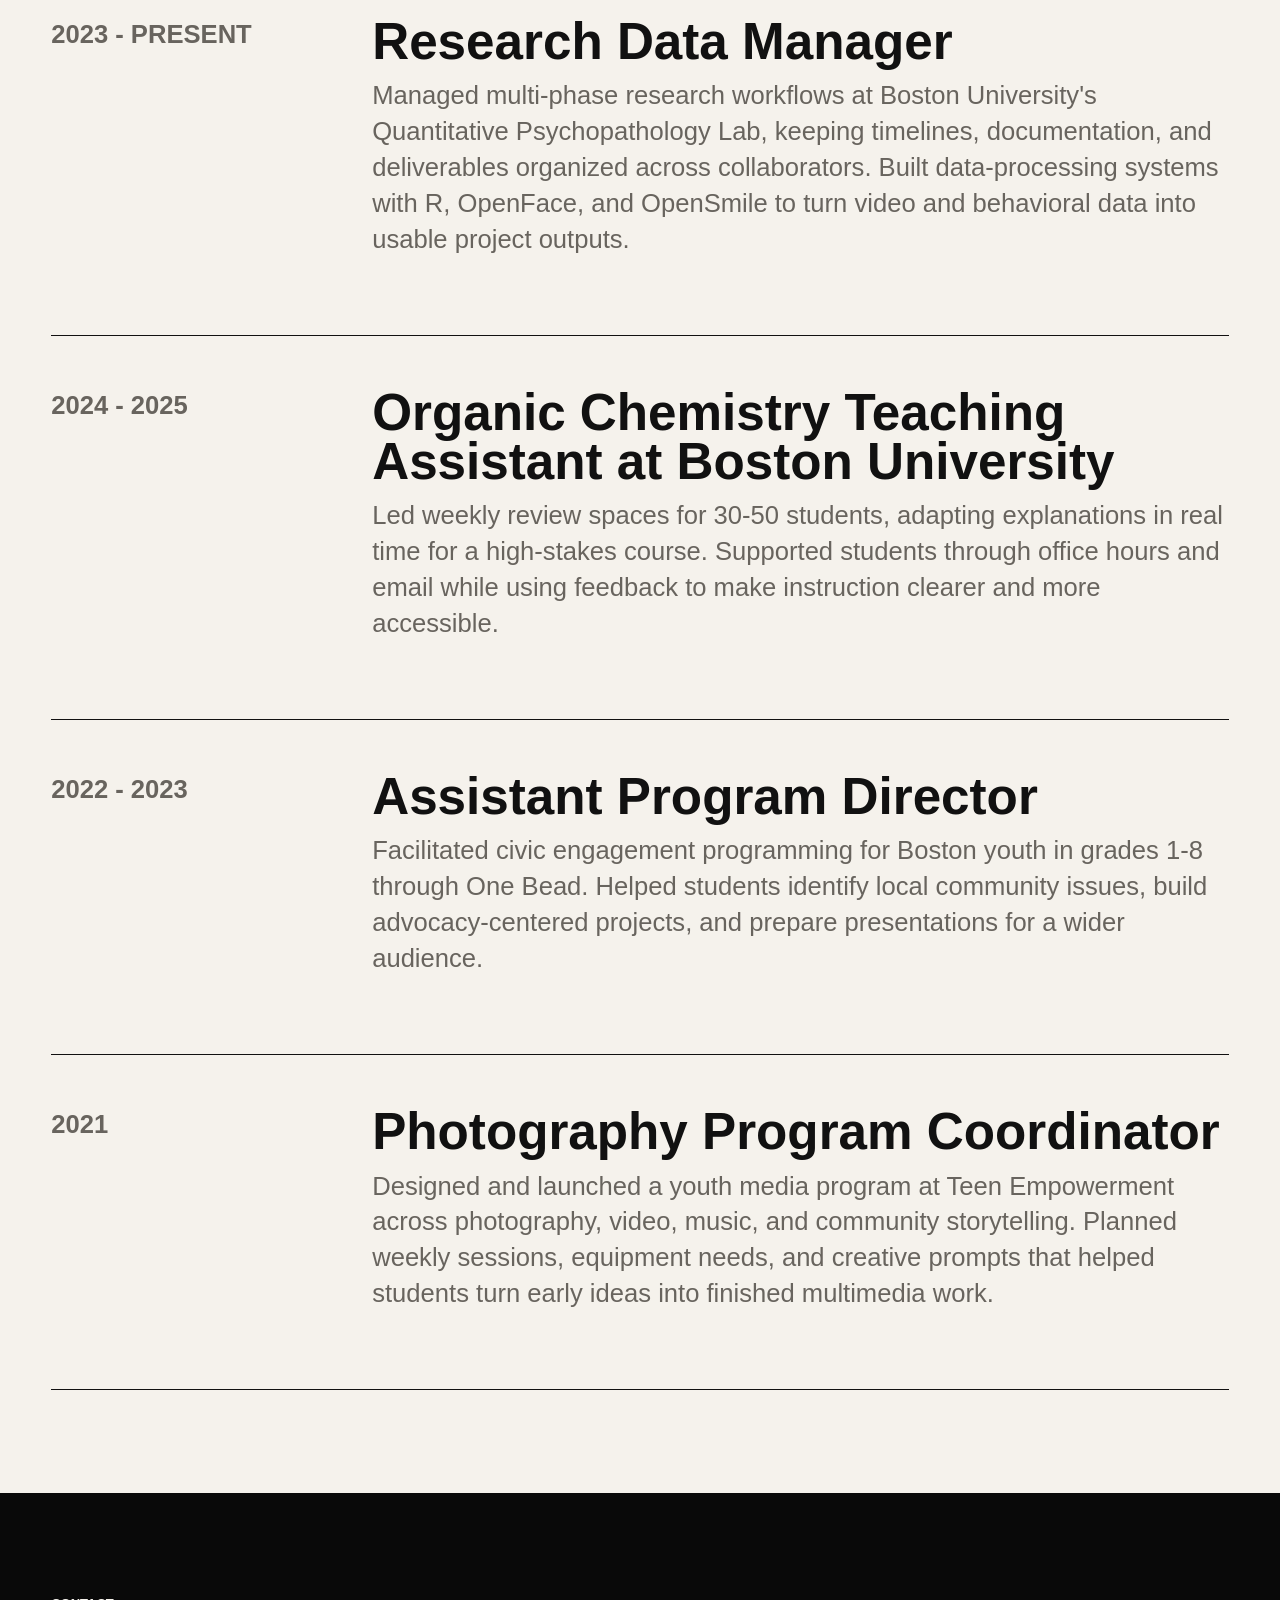
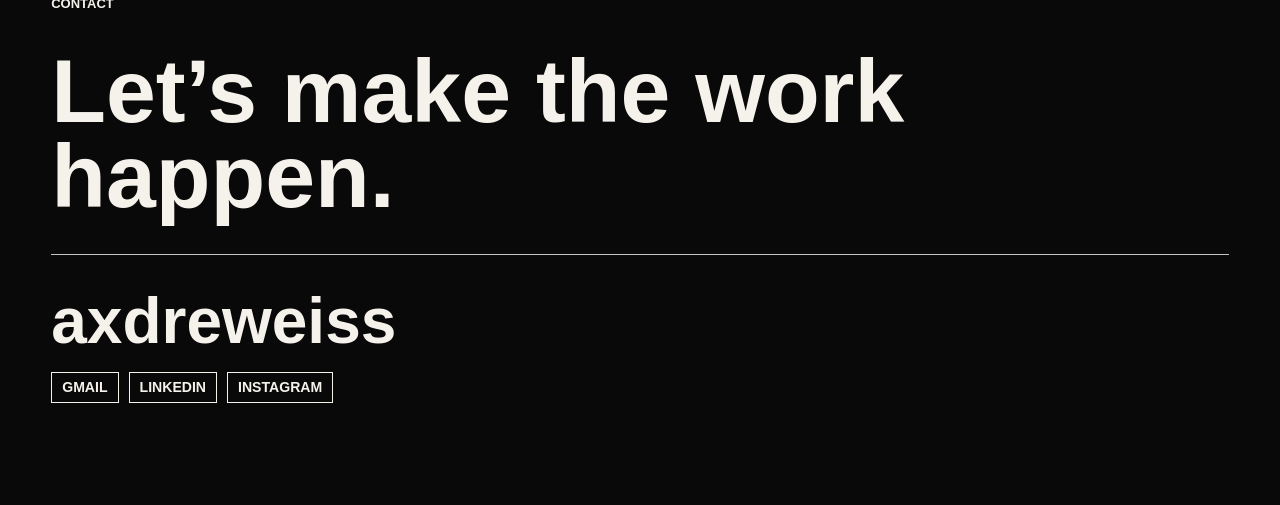
==== commit b579bf13: "Reorder experience section" ====
--- a/index.html
+++ b/index.html
@@ -103,15 +103,7 @@
             <p class="experience-date">2023 - Present</p>
             <div>
               <h3>Research Data Manager</h3>
-              <p>Managed multi-phase research workflows at Boston University's Quantitative Psychopathology Lab, keeping timelines, documentation, and deliverables organized across collaborators. Built data-processing systems with R, OpenFace, and Opensmile to turn video and behavioral data into usable project outputs.</p>
-            </div>
-          </article>
-
-          <article class="experience-item">
-            <p class="experience-date">2021</p>
-            <div>
-              <h3>Photography Program Coordinator</h3>
-              <p>Designed and launched a youth media program at Teen Empowerment across photography, video, music, and community storytelling. Planned weekly sessions, equipment needs, and creative prompts that helped students turn early ideas into finished multimedia work.</p>
+              <p>Managed multi-phase research workflows at Boston University's Quantitative Psychopathology Lab, keeping timelines, documentation, and deliverables organized across collaborators. Built data-processing systems with R, OpenFace, and OpenSmile to turn video and behavioral data into usable project outputs.</p>
             </div>
           </article>
 
@@ -128,6 +120,14 @@
             <div>
               <h3>Assistant Program Director</h3>
               <p>Facilitated civic engagement programming for Boston youth in grades 1-8 through One Bead. Helped students identify local community issues, build advocacy-centered projects, and prepare presentations for a wider audience.</p>
+            </div>
+          </article>
+
+          <article class="experience-item">
+            <p class="experience-date">2021</p>
+            <div>
+              <h3>Photography Program Coordinator</h3>
+              <p>Designed and launched a youth media program at Teen Empowerment across photography, video, music, and community storytelling. Planned weekly sessions, equipment needs, and creative prompts that helped students turn early ideas into finished multimedia work.</p>
             </div>
           </article>
         </div>
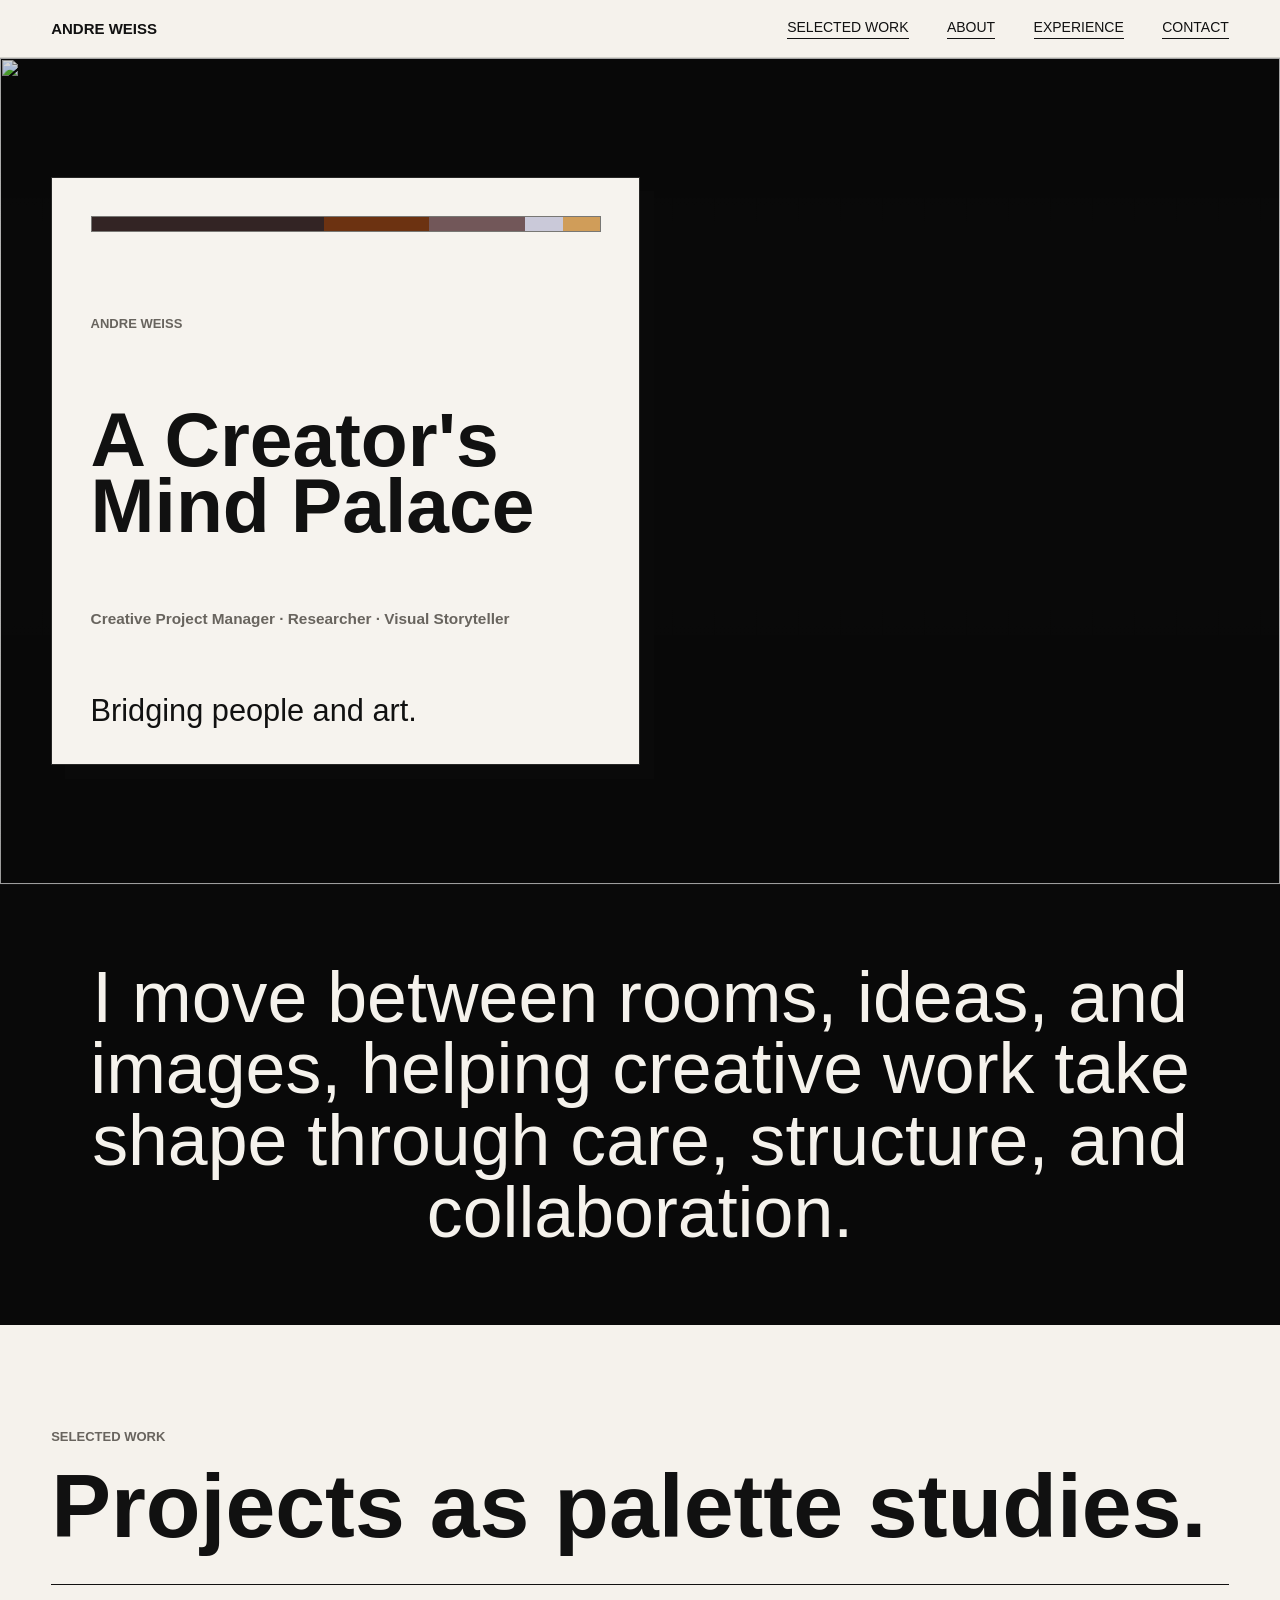
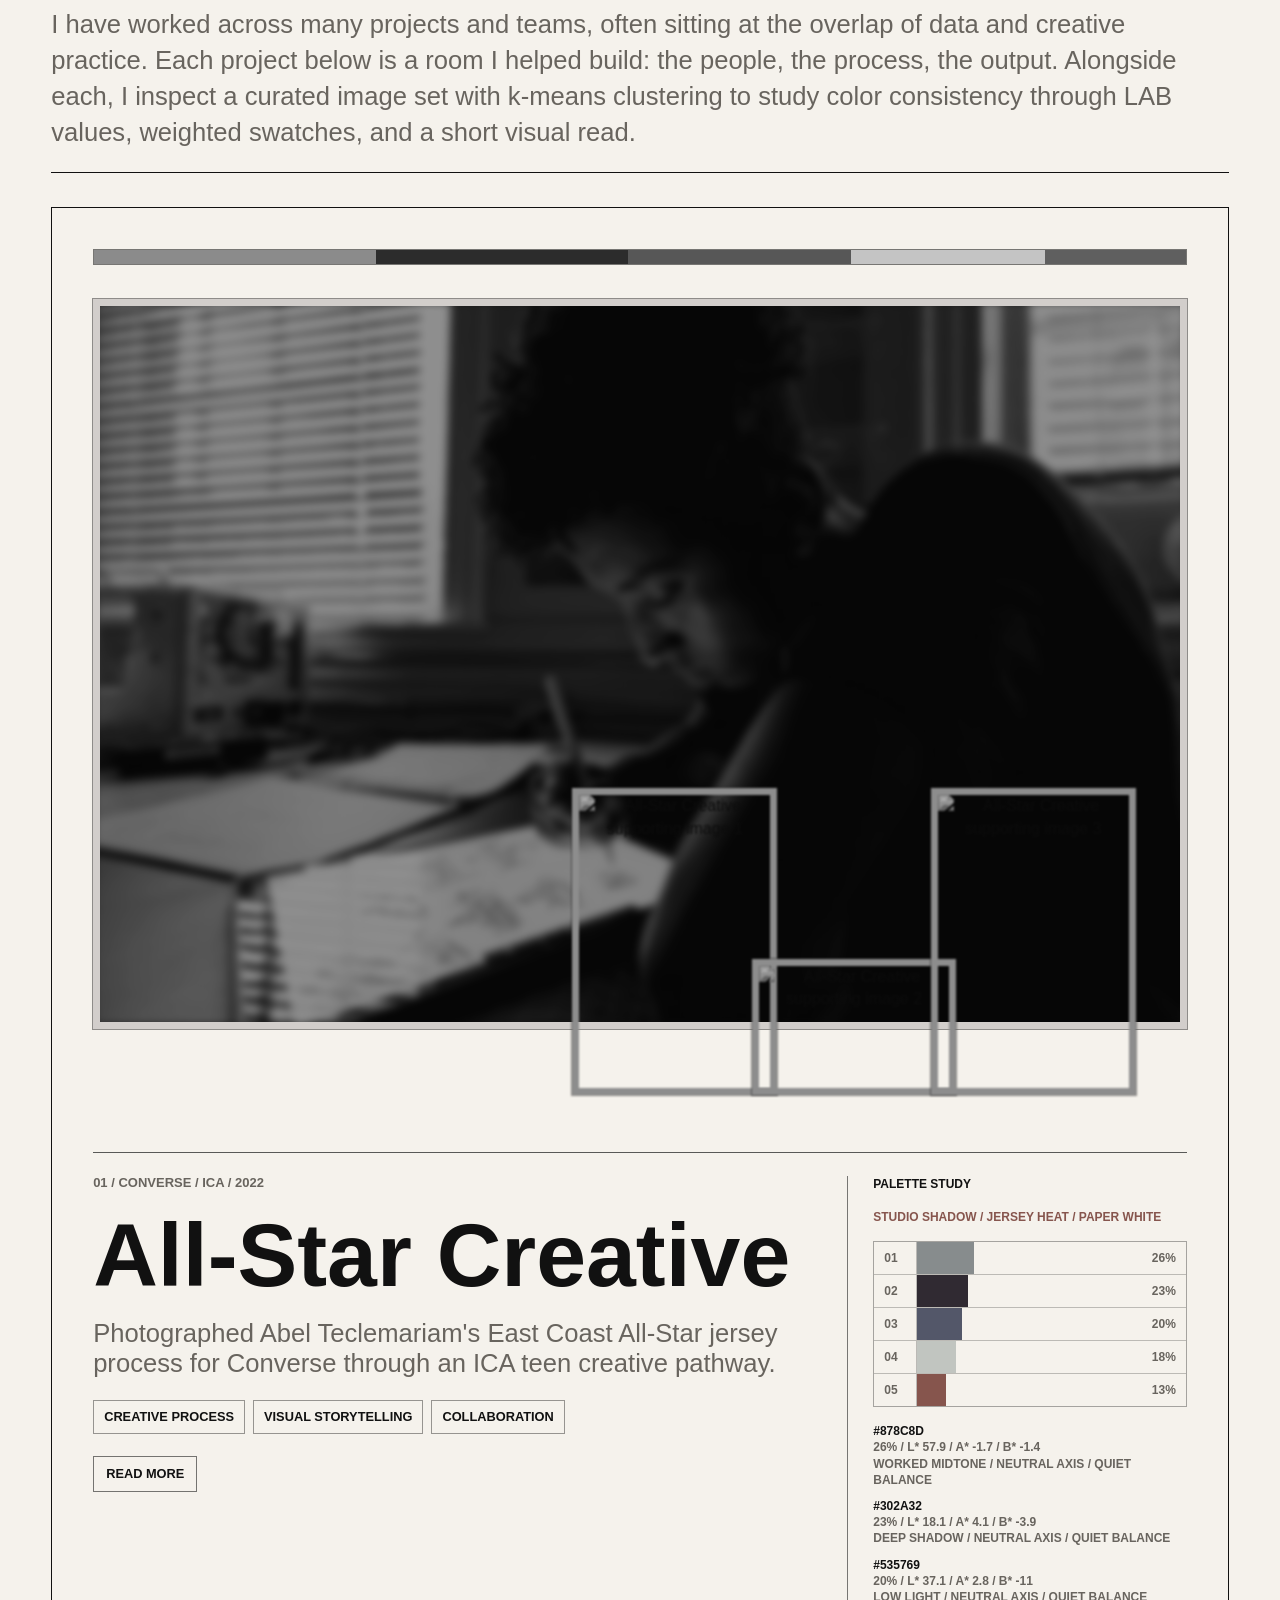
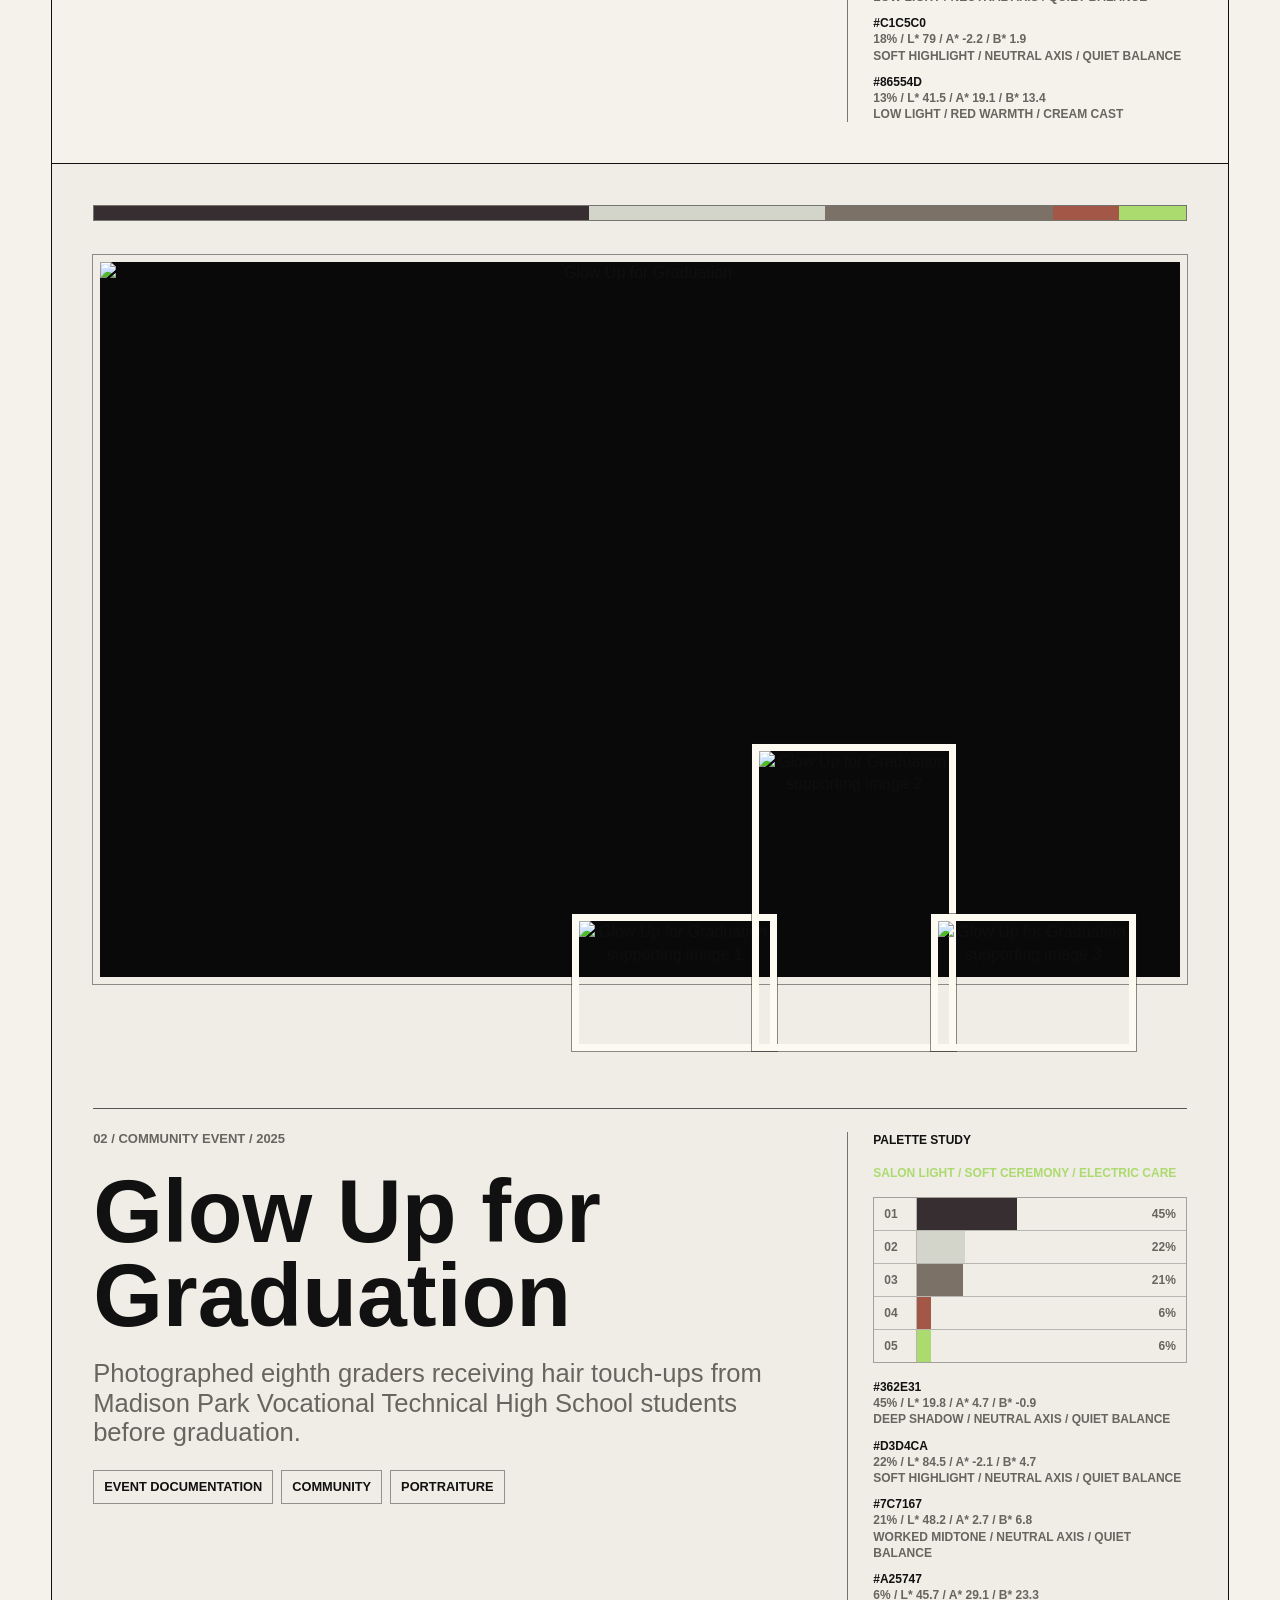
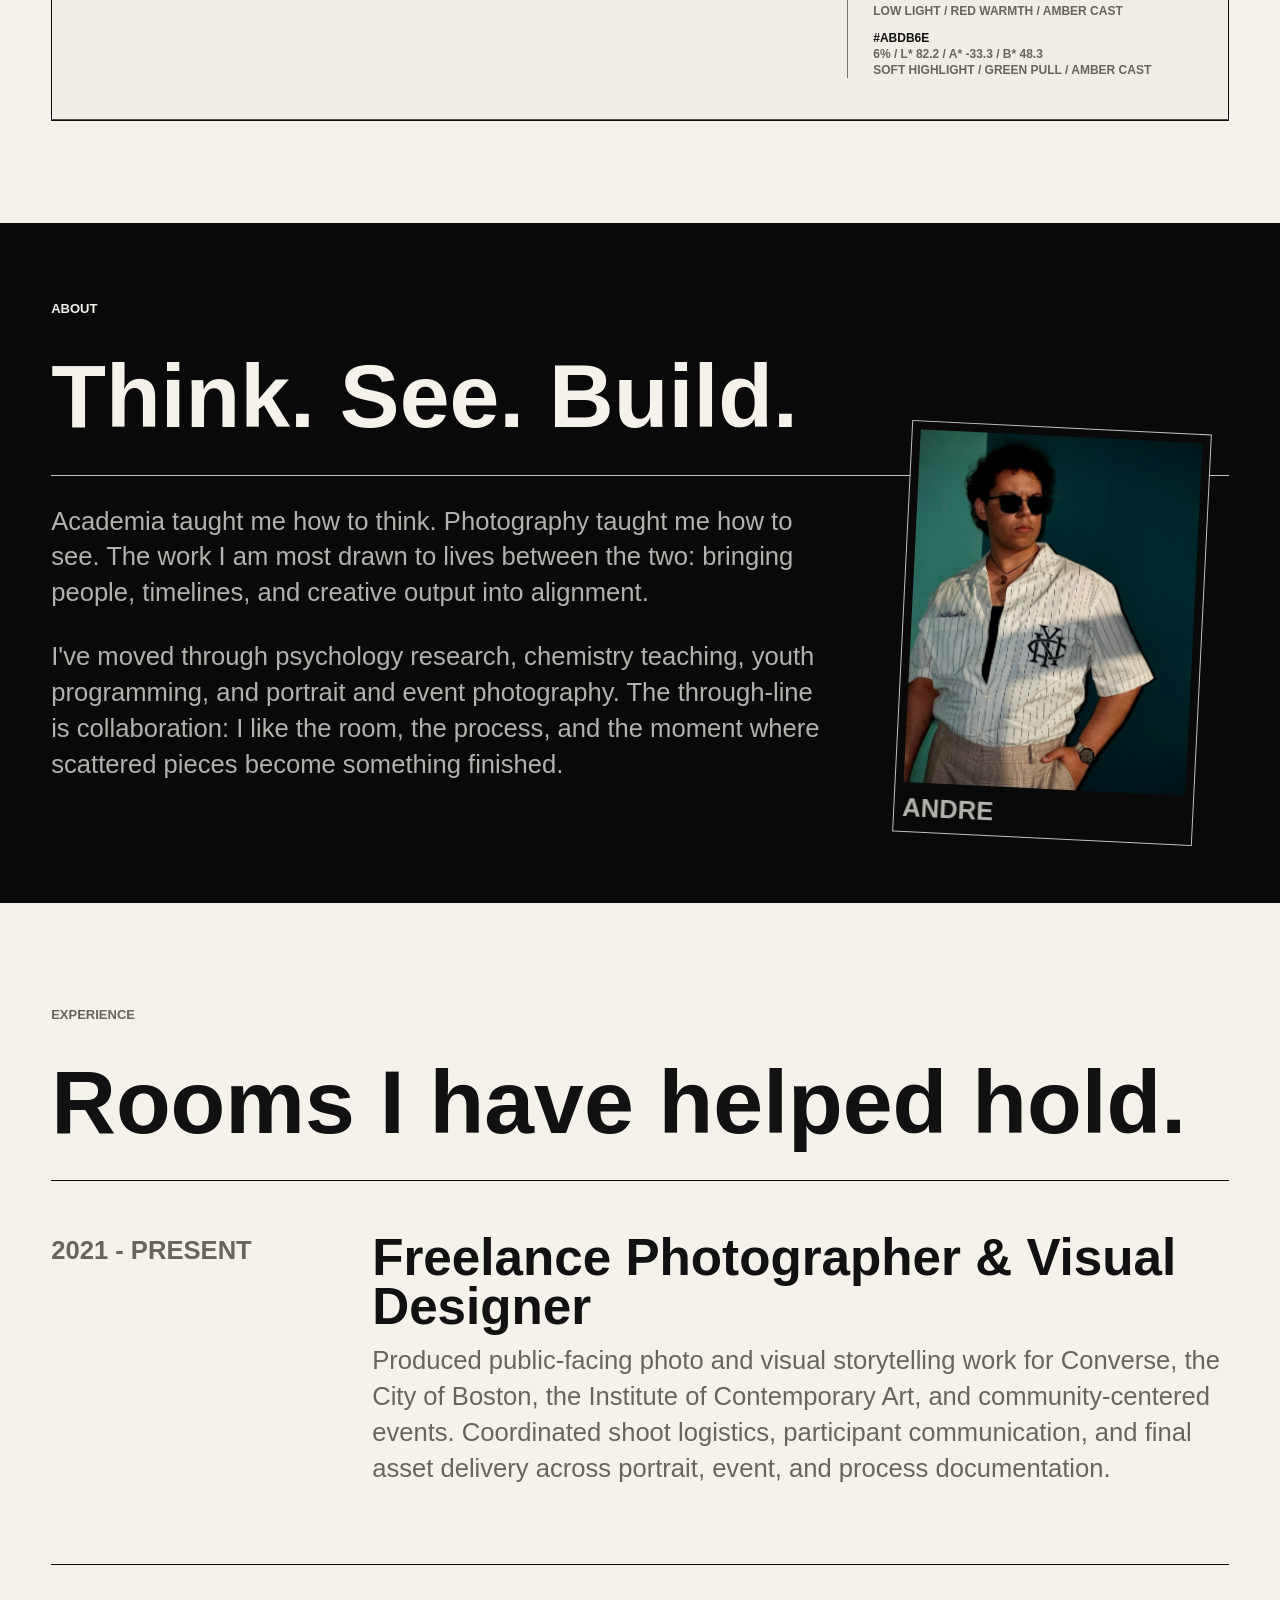
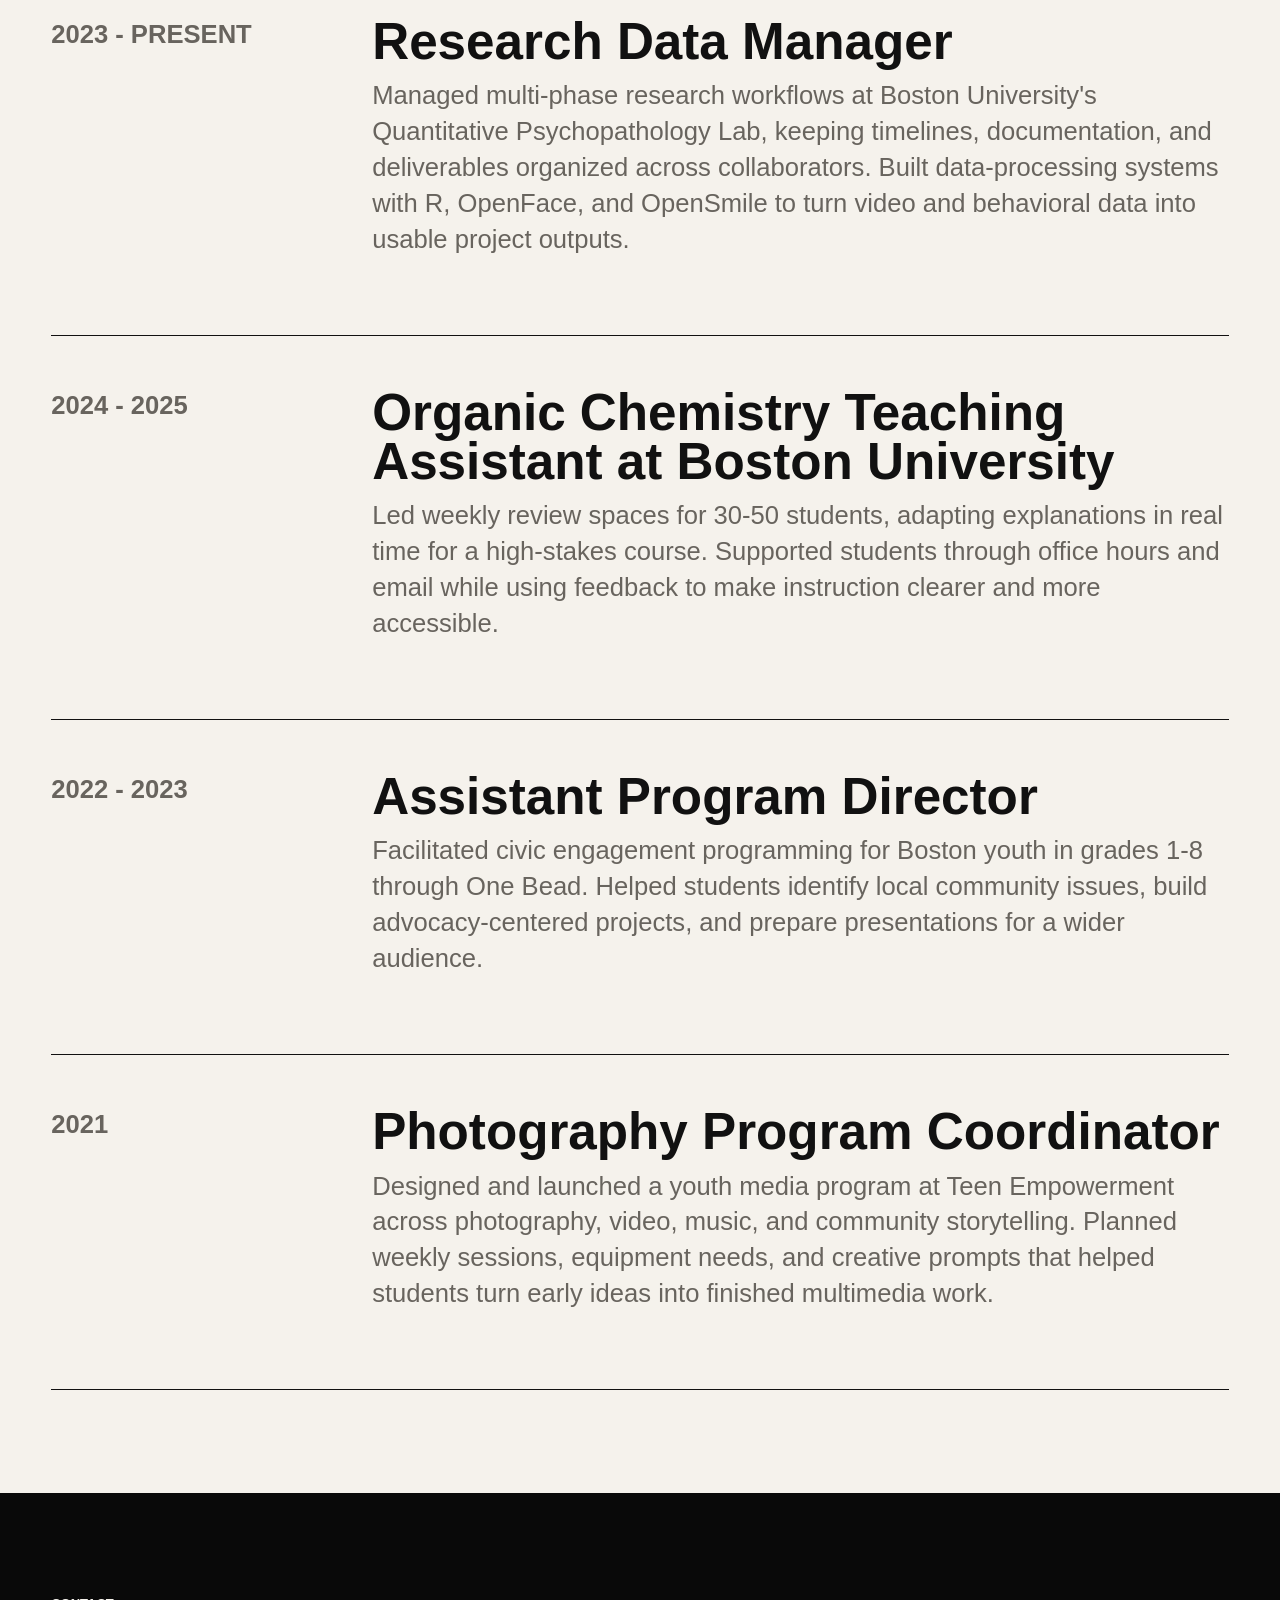
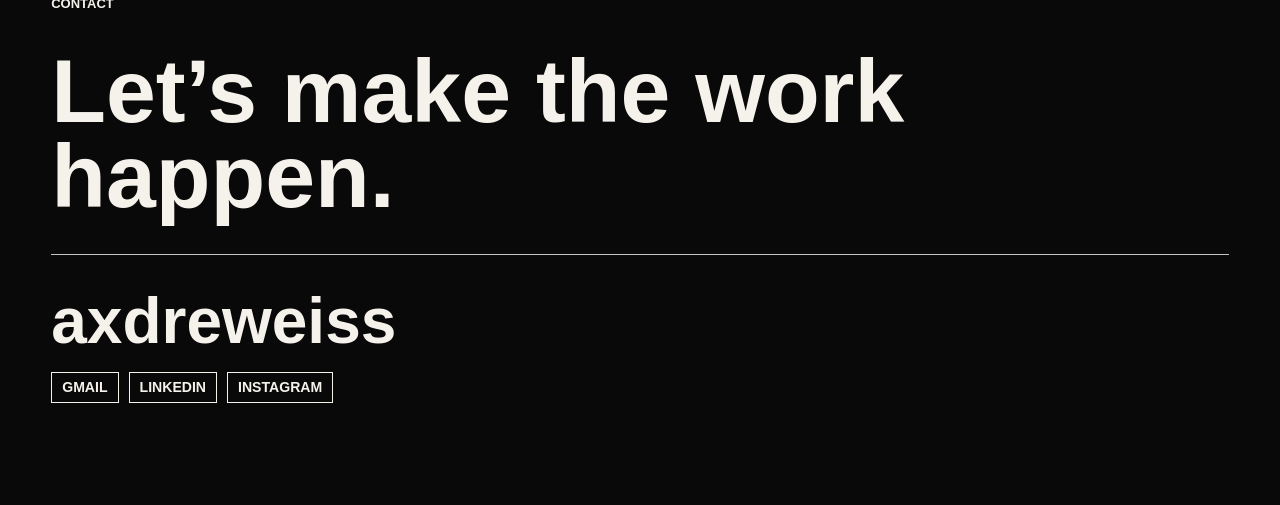
==== commit d30f85c8: "updated hero intro" ====
--- a/index.html
+++ b/index.html
@@ -23,13 +23,22 @@
 
     <main id="home">
       <section class="hero" aria-labelledby="hero-title">
+        <div class="hero-image" aria-hidden="true">
+          <img src="assets/images/hero-andre.jpg" alt="" width="7706" height="5137">
+        </div>
         <div class="hero-copy">
+          <div class="hero-palette-bar" aria-label="Hero image palette">
+            <span style="--swatch: #332424; --weight: 0.4572"></span>
+            <span style="--swatch: #6c3211; --weight: 0.2067"></span>
+            <span style="--swatch: #725759; --weight: 0.1898"></span>
+            <span style="--swatch: #cac9d9; --weight: 0.0734"></span>
+            <span style="--swatch: #d09d59; --weight: 0.0729"></span>
+          </div>
           <p class="eyebrow">Andre Weiss</p>
           <h1 id="hero-title">A Creator's Mind Palace</h1>
           <p class="hero-role">Creative Project Manager &middot; Researcher &middot; Visual Storyteller</p>
           <p class="hero-line">Bridging people and art.</p>
         </div>
-        <div class="hero-image" aria-hidden="true"></div>
       </section>
 
       <section class="statement" aria-label="Site statement">
--- a/styles.css
+++ b/styles.css
@@ -90,20 +90,30 @@
 }
 
 .hero {
-  display: grid;
-  grid-template-columns: minmax(0, 0.9fr) minmax(340px, 0.72fr);
+  position: relative;
+  display: flex;
+  align-items: center;
   min-height: calc(100vh - 73px);
+  padding: var(--pad);
+  overflow: hidden;
   border-bottom: 1px solid var(--line);
+  background: var(--reverse-bg);
 }
 
 .hero-copy {
+  position: relative;
+  z-index: 1;
   display: flex;
   flex-direction: column;
-  justify-content: center;
-  gap: 0;
-  min-width: 0;
+  justify-content: space-between;
+  width: min(46vw, 660px);
+  min-width: min(100%, 420px);
+  aspect-ratio: 1;
   overflow: hidden;
-  padding: var(--pad);
+  padding: clamp(18px, 3vw, 42px);
+  background: color-mix(in srgb, var(--bg) 92%, white);
+  border: 1px solid rgba(17, 17, 17, 0.9);
+  box-shadow: 14px 14px 0 rgba(17, 17, 17, 0.18);
 }
 
 .eyebrow,
@@ -130,16 +140,16 @@
 h1 {
   max-width: 900px;
   margin-bottom: 0;
-  font-size: clamp(68px, 9vw, 164px);
+  font-size: clamp(52px, 6vw, 112px);
   line-height: 0.86;
   letter-spacing: 0;
 }
 
 .hero-line {
   max-width: 640px;
-  margin-top: clamp(8px, 1.4vw, 18px);
+  margin-top: clamp(10px, 1.4vw, 18px);
   margin-bottom: 0;
-  font-size: clamp(24px, 3.6vw, 50px);
+  font-size: clamp(20px, 2.4vw, 40px);
   line-height: 1.02;
 }
 
@@ -147,29 +157,65 @@
   max-width: 720px;
   margin: clamp(12px, 2vw, 24px) 0 0;
   color: var(--muted);
-  font-size: clamp(17px, 1.7vw, 27px);
+  font-size: clamp(15px, 1.2vw, 21px);
   font-weight: 700;
   line-height: 1.15;
 }
 
 .hero-image {
-  position: relative;
-  min-height: 360px;
-  margin: 0;
+  position: absolute;
+  inset: 0;
   overflow: hidden;
-  border-left: 1px solid rgba(17, 17, 17, 0.55);
-  background:
-    linear-gradient(180deg, rgba(17, 17, 17, 0.08) 0 1px, transparent 1px 100%),
-    repeating-linear-gradient(90deg, rgba(17, 17, 17, 0.22) 0 1px, transparent 1px 42px);
-  background-size: 100% 34px, auto;
+  background: var(--reverse-bg);
+}
+
+.hero-image img {
+  width: 100%;
+  height: 100%;
+  object-fit: cover;
+  object-position: center;
+  transform: scale(1.012);
+  filter: grayscale(1) blur(4px) brightness(0.56);
+  transition: filter 650ms ease, transform 650ms ease;
+}
+
+.hero.is-active .hero-image img,
+.hero:hover .hero-image img {
+  transform: scale(1);
+  filter: grayscale(0) blur(0) brightness(1.02) saturate(1.08) contrast(1.02);
 }
 
 .hero-image::after {
   content: "";
   position: absolute;
   inset: 0;
-  background: radial-gradient(circle at 44% 36%, rgba(17, 17, 17, 0.14), transparent 32%);
+  background:
+    linear-gradient(180deg, rgba(17, 17, 17, 0.18), rgba(17, 17, 17, 0.02) 42%, rgba(17, 17, 17, 0.22)),
+    repeating-linear-gradient(90deg, rgba(245, 242, 236, 0.12) 0 1px, transparent 1px 42px);
+  mix-blend-mode: multiply;
   pointer-events: none;
+}
+
+.hero-palette-bar {
+  display: flex;
+  height: 16px;
+  margin-bottom: clamp(18px, 3vw, 34px);
+  border: 1px solid rgba(17, 17, 17, 0.55);
+  filter: grayscale(1);
+  opacity: 0.36;
+  transition: filter 650ms ease, opacity 650ms ease;
+}
+
+.hero-palette-bar span {
+  flex: var(--weight) 1 0;
+  min-width: 10px;
+  background: var(--swatch);
+}
+
+.hero.is-active .hero-palette-bar,
+.hero:hover .hero-palette-bar {
+  filter: grayscale(0);
+  opacity: 1;
 }
 
 .placeholder-image {
@@ -969,15 +1015,26 @@
   }
 
   .hero {
+    align-items: end;
+    min-height: calc(100svh - 73px);
+    padding: 22px;
+  }
+
+  .hero-copy {
+    width: min(100%, 560px);
+    min-width: 0;
     min-height: auto;
-  }
-
-  .hero-copy {
-    min-height: 62vh;
-  }
-
-  .hero-image {
-    min-height: 44vh;
+    aspect-ratio: auto;
+    padding: 22px;
+    box-shadow: 8px 8px 0 rgba(17, 17, 17, 0.2);
+  }
+
+  .hero h1 {
+    font-size: clamp(46px, 13vw, 82px);
+  }
+
+  .hero-palette-bar {
+    margin-bottom: 22px;
   }
 
   .section-heading {
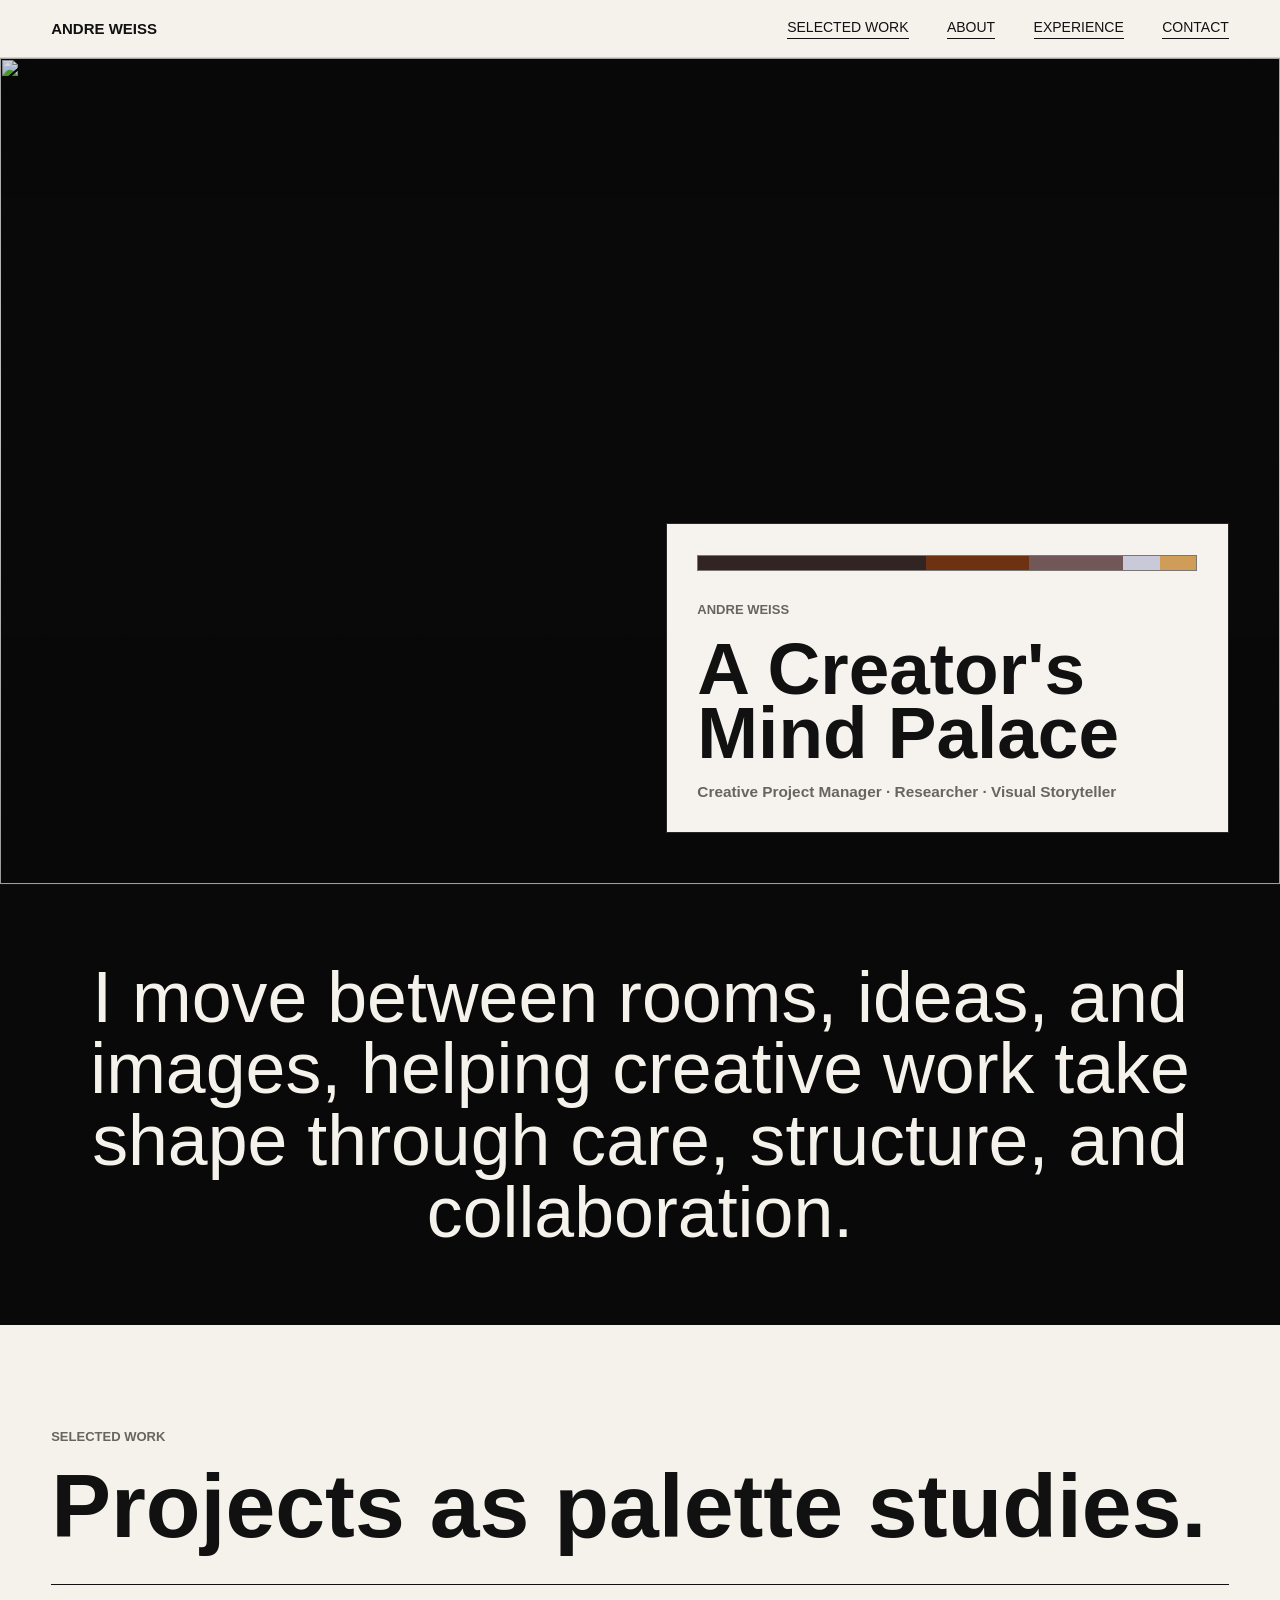
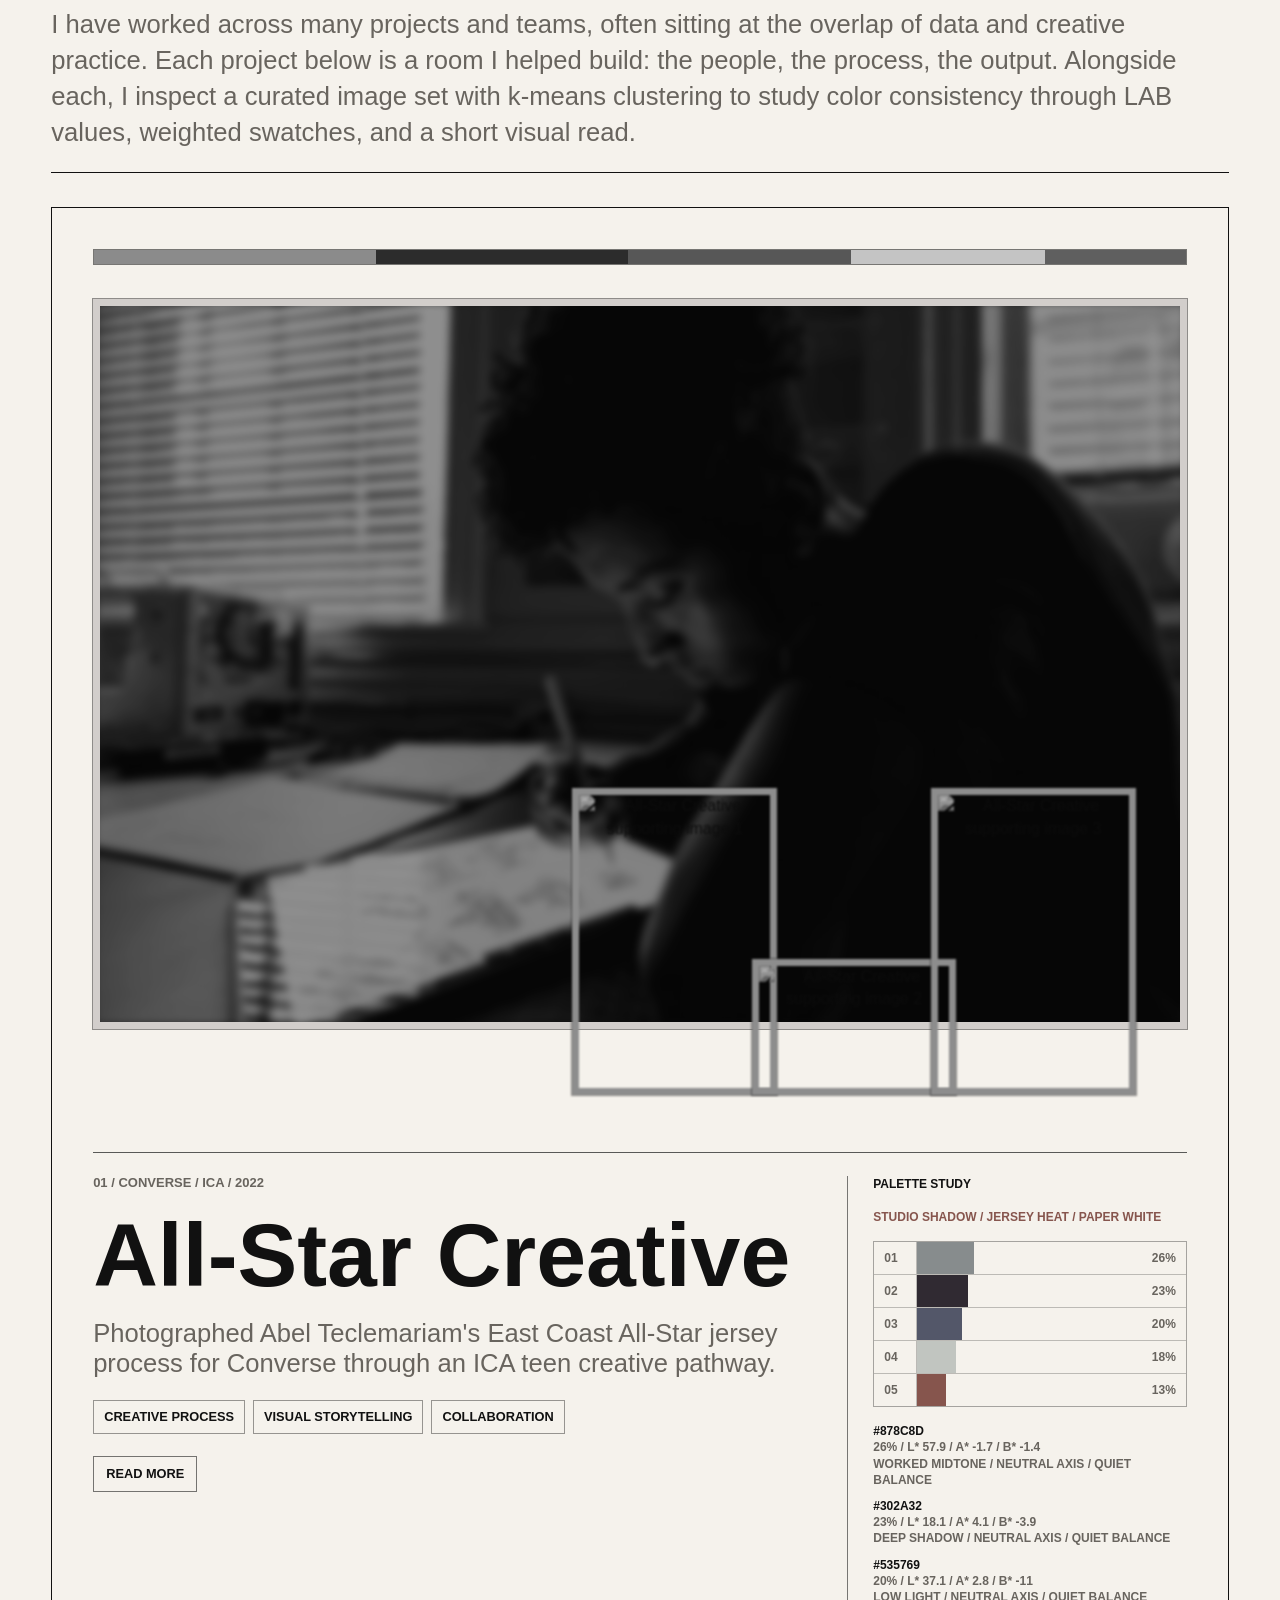
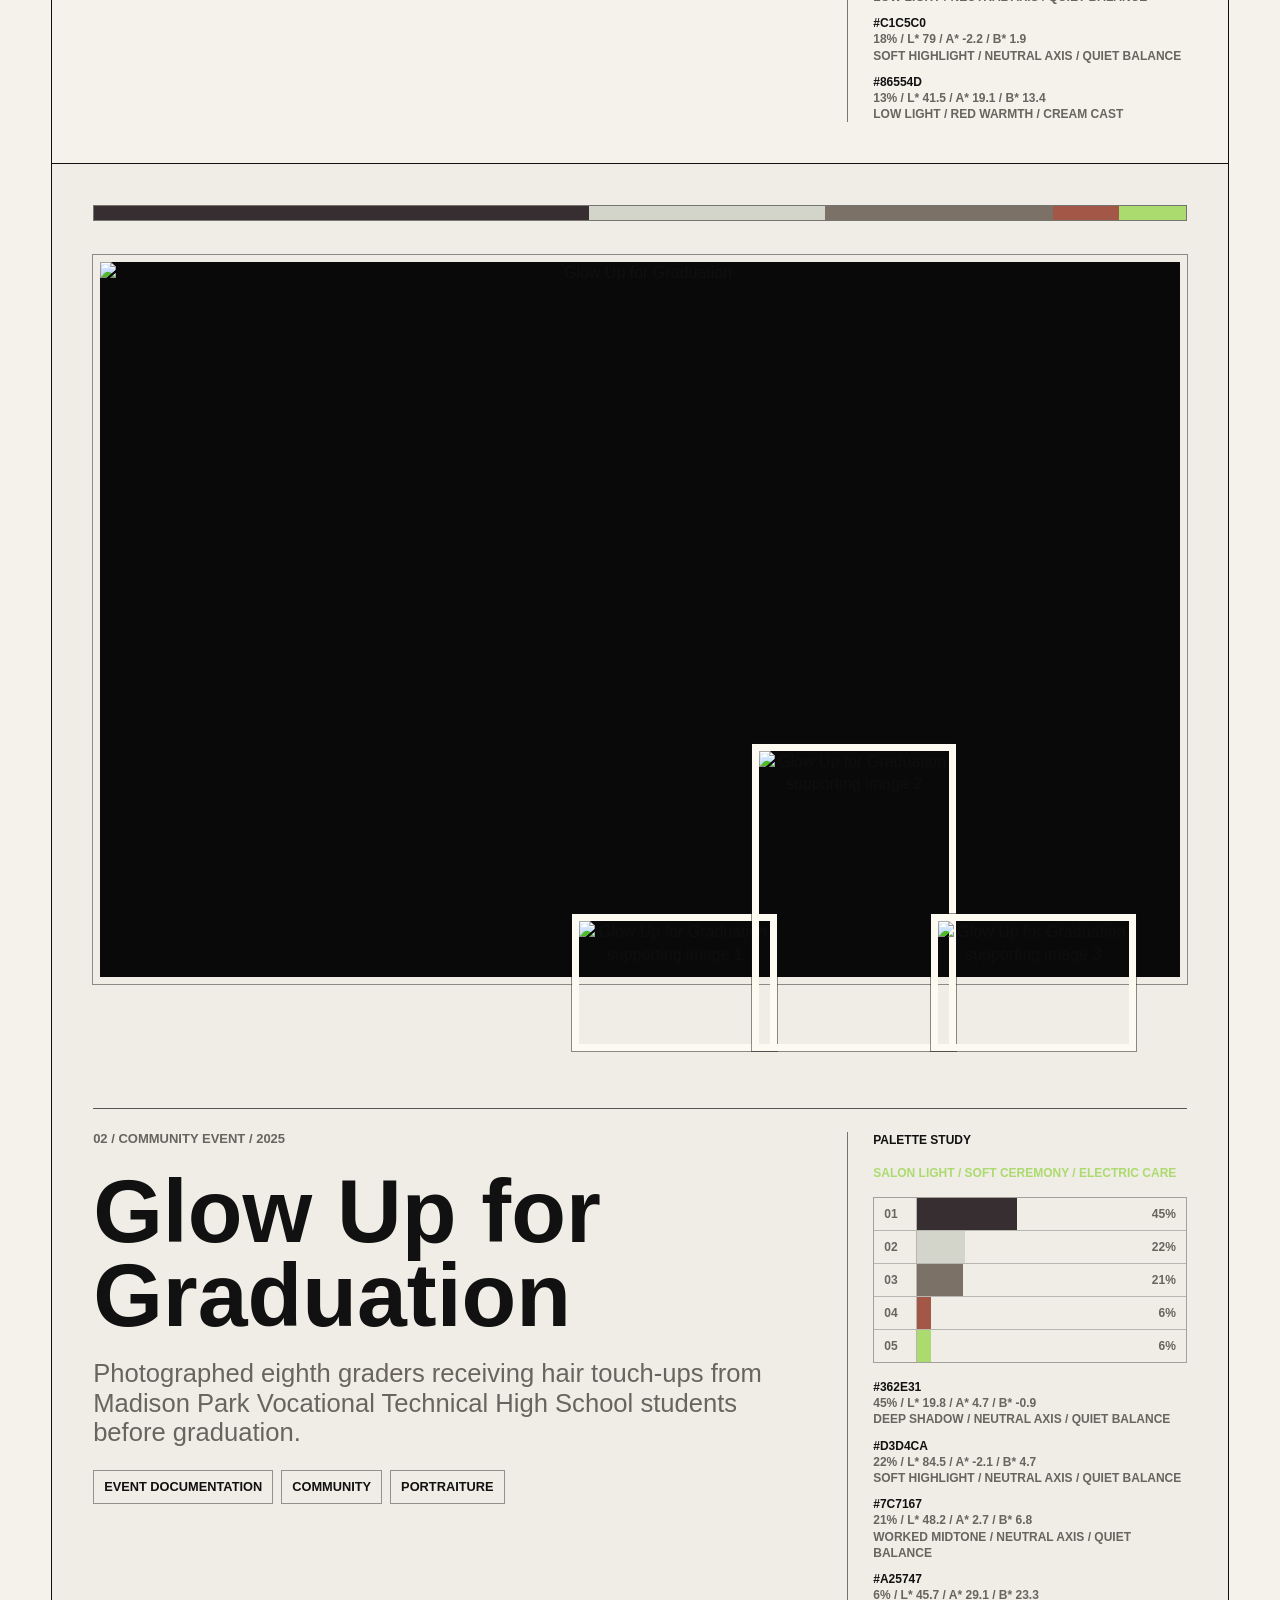
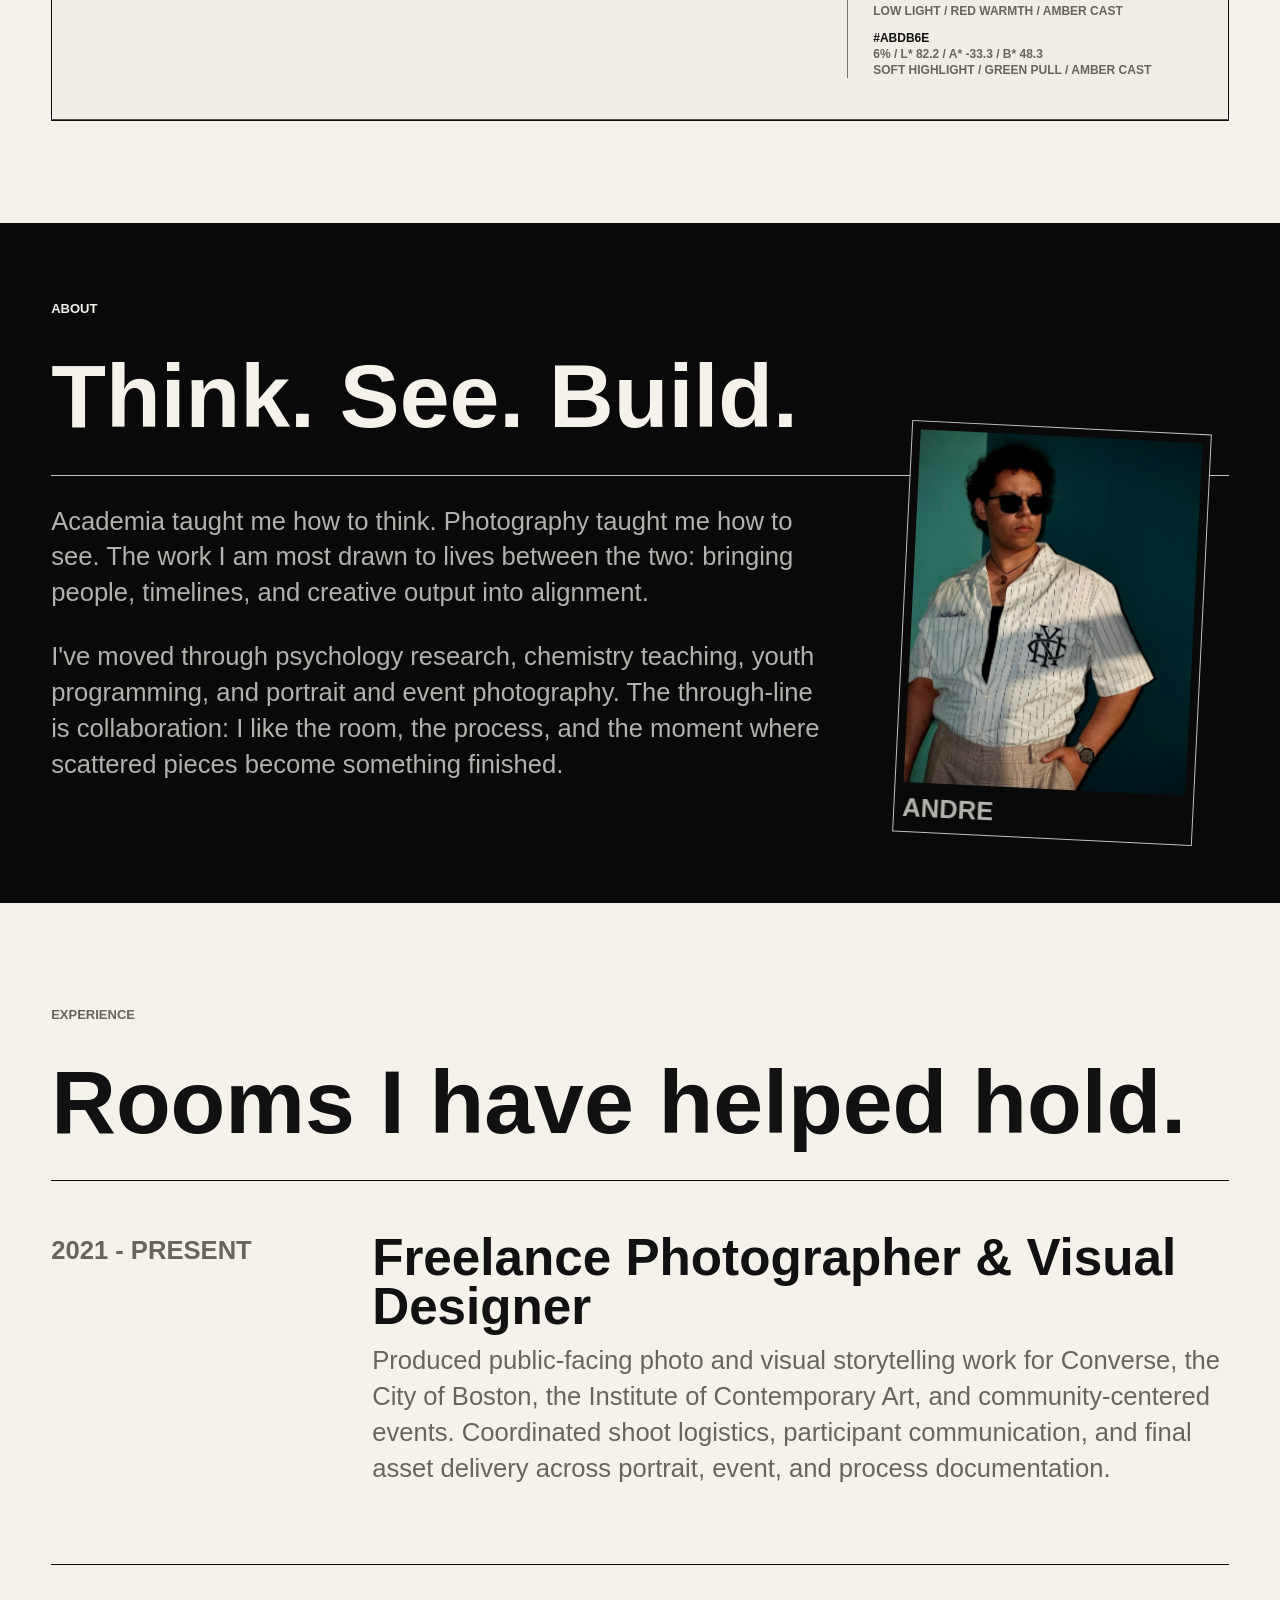
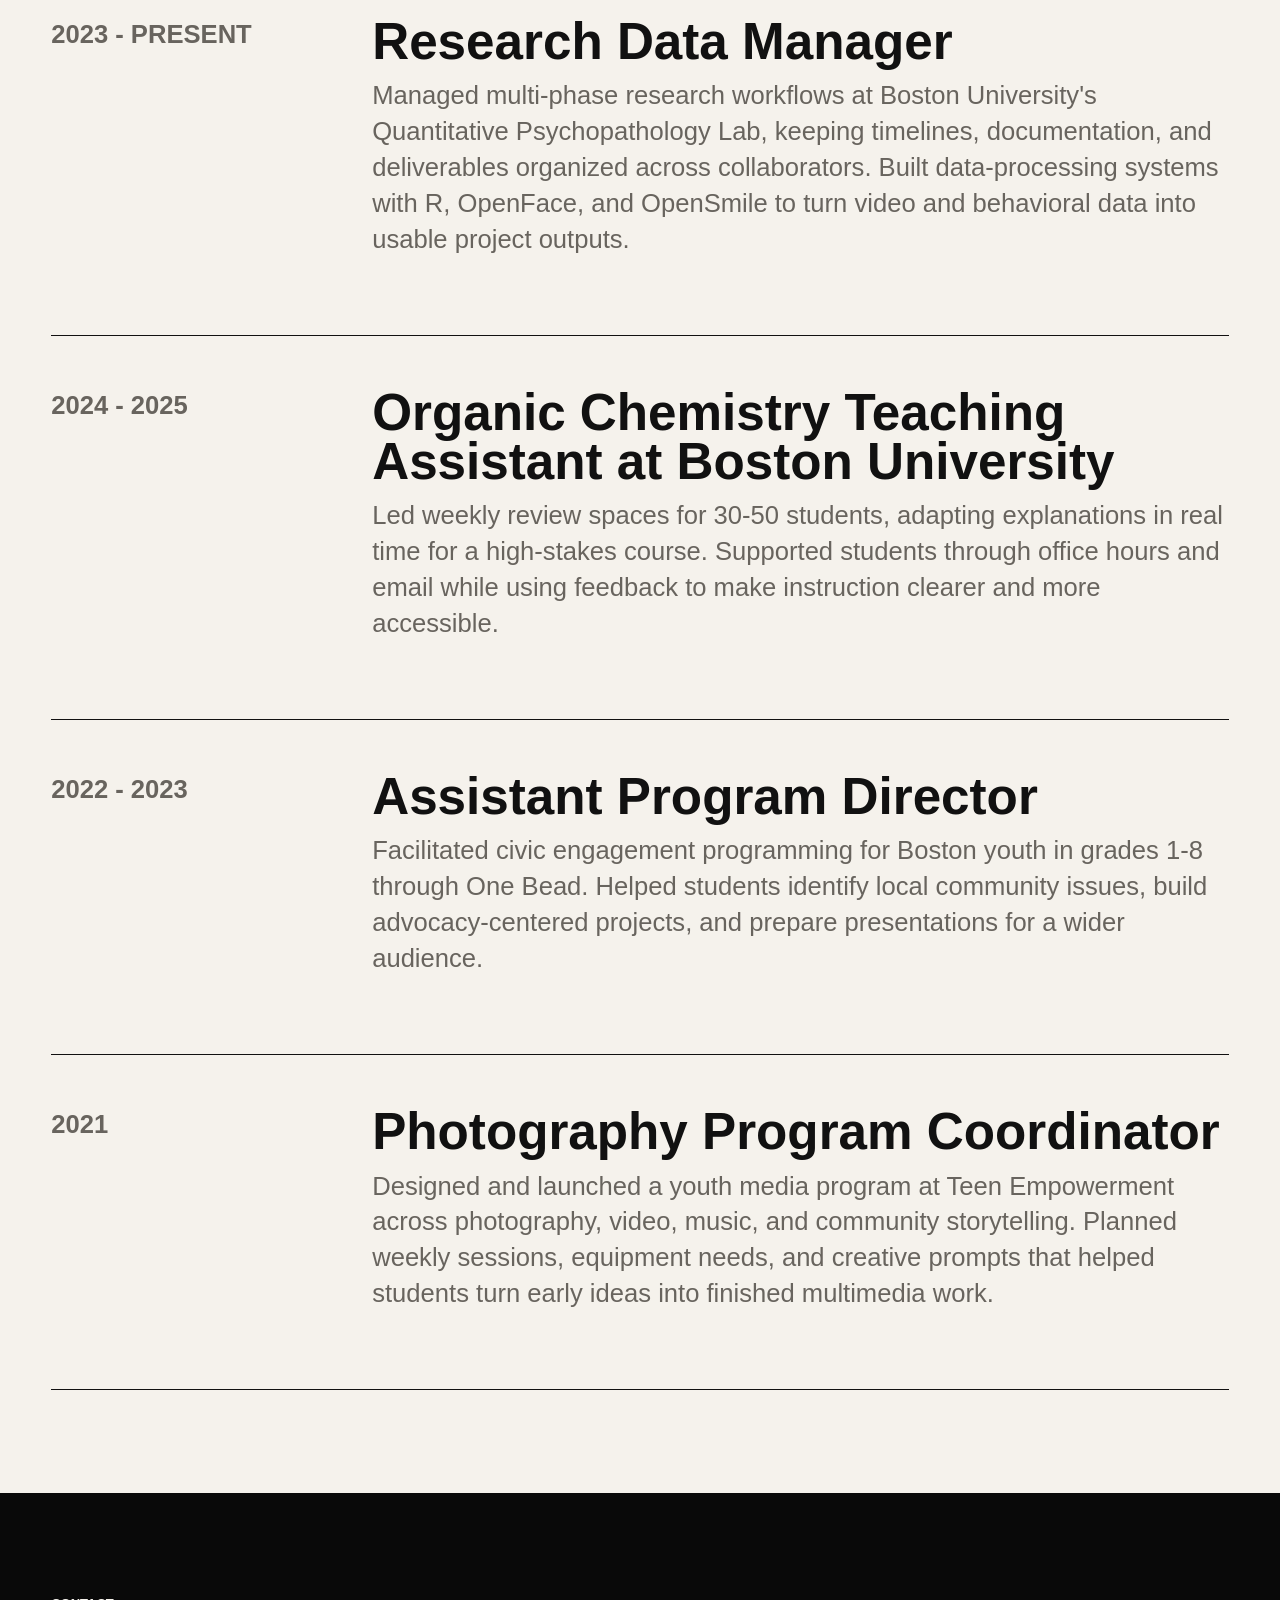
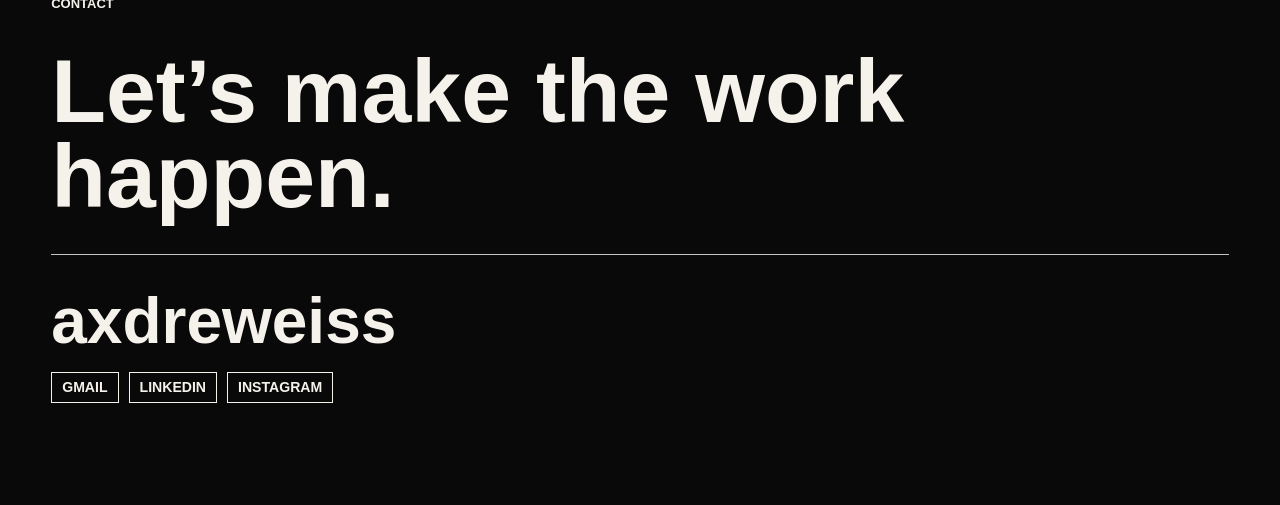
==== commit 4d56e7cb: "Refine hero overlay" ====
--- a/index.html
+++ b/index.html
@@ -37,7 +37,6 @@
           <p class="eyebrow">Andre Weiss</p>
           <h1 id="hero-title">A Creator's Mind Palace</h1>
           <p class="hero-role">Creative Project Manager &middot; Researcher &middot; Visual Storyteller</p>
-          <p class="hero-line">Bridging people and art.</p>
         </div>
       </section>
 
--- a/styles.css
+++ b/styles.css
@@ -86,13 +86,17 @@
   background: transparent;
   color: var(--ink);
   font: inherit;
+  font-size: 15px;
+  font-weight: 700;
+  line-height: 1;
   text-transform: uppercase;
 }
 
 .hero {
   position: relative;
   display: flex;
-  align-items: center;
+  align-items: flex-end;
+  justify-content: flex-end;
   min-height: calc(100vh - 73px);
   padding: var(--pad);
   overflow: hidden;
@@ -105,15 +109,13 @@
   z-index: 1;
   display: flex;
   flex-direction: column;
-  justify-content: space-between;
-  width: min(46vw, 660px);
-  min-width: min(100%, 420px);
-  aspect-ratio: 1;
+  gap: clamp(10px, 1.5vw, 18px);
+  width: min(44vw, 620px);
+  min-width: min(100%, 360px);
   overflow: hidden;
-  padding: clamp(18px, 3vw, 42px);
+  padding: clamp(18px, 2.4vw, 34px);
   background: color-mix(in srgb, var(--bg) 92%, white);
   border: 1px solid rgba(17, 17, 17, 0.9);
-  box-shadow: 14px 14px 0 rgba(17, 17, 17, 0.18);
 }
 
 .eyebrow,
@@ -127,7 +129,7 @@
 }
 
 .hero .eyebrow {
-  margin-bottom: clamp(12px, 2vw, 24px);
+  margin-bottom: 0;
 }
 
 h1,
@@ -140,22 +142,14 @@
 h1 {
   max-width: 900px;
   margin-bottom: 0;
-  font-size: clamp(52px, 6vw, 112px);
-  line-height: 0.86;
+  font-size: clamp(48px, 5.7vw, 104px);
+  line-height: 0.88;
   letter-spacing: 0;
-}
-
-.hero-line {
-  max-width: 640px;
-  margin-top: clamp(10px, 1.4vw, 18px);
-  margin-bottom: 0;
-  font-size: clamp(20px, 2.4vw, 40px);
-  line-height: 1.02;
 }
 
 .hero-role {
   max-width: 720px;
-  margin: clamp(12px, 2vw, 24px) 0 0;
+  margin: 0;
   color: var(--muted);
   font-size: clamp(15px, 1.2vw, 21px);
   font-weight: 700;
@@ -199,7 +193,7 @@
 .hero-palette-bar {
   display: flex;
   height: 16px;
-  margin-bottom: clamp(18px, 3vw, 34px);
+  margin-bottom: clamp(6px, 1vw, 12px);
   border: 1px solid rgba(17, 17, 17, 0.55);
   filter: grayscale(1);
   opacity: 0.36;
@@ -983,11 +977,20 @@
 
 @media (max-width: 860px) {
   .site-header {
-    align-items: start;
+    align-items: center;
+    gap: 16px;
+    padding: 14px 20px;
   }
 
   .nav-toggle {
     display: block;
+    min-height: 28px;
+  }
+
+  .brand,
+  .nav-toggle {
+    font-size: 14px;
+    line-height: 1;
   }
 
   .site-nav {
@@ -1015,26 +1018,31 @@
   }
 
   .hero {
-    align-items: end;
-    min-height: calc(100svh - 73px);
-    padding: 22px;
+    align-items: flex-end;
+    justify-content: flex-end;
+    min-height: calc(100svh - 57px);
+    padding: 18px;
   }
 
   .hero-copy {
-    width: min(100%, 560px);
+    gap: 12px;
+    width: min(100%, 520px);
     min-width: 0;
     min-height: auto;
-    aspect-ratio: auto;
-    padding: 22px;
-    box-shadow: 8px 8px 0 rgba(17, 17, 17, 0.2);
+    padding: 16px;
   }
 
   .hero h1 {
-    font-size: clamp(46px, 13vw, 82px);
+    font-size: clamp(42px, 12vw, 78px);
   }
 
   .hero-palette-bar {
-    margin-bottom: 22px;
+    height: 12px;
+    margin-bottom: 4px;
+  }
+
+  .hero-role {
+    font-size: clamp(14px, 4.2vw, 19px);
   }
 
   .section-heading {
@@ -1134,3 +1142,63 @@
     min-height: 0;
   }
 }
+
+@media (max-width: 1024px) and (max-height: 560px) {
+  .site-header {
+    align-items: center;
+    gap: 16px;
+    padding: 10px 22px;
+  }
+
+  .brand,
+  .nav-toggle {
+    font-size: 14px;
+    line-height: 1;
+  }
+
+  .nav-toggle {
+    display: block;
+    min-height: 28px;
+  }
+
+  .site-nav {
+    display: none;
+    grid-column: 1 / -1;
+    flex-direction: column;
+    align-items: flex-start;
+    gap: 12px;
+    padding-top: 12px;
+  }
+
+  .site-nav.is-open {
+    display: flex;
+  }
+
+  .hero {
+    align-items: flex-end;
+    justify-content: flex-end;
+    min-height: calc(100svh - 49px);
+    padding: 14px;
+  }
+
+  .hero-copy {
+    gap: 8px;
+    width: min(54vw, 430px);
+    min-width: 0;
+    padding: 14px;
+  }
+
+  .hero h1 {
+    font-size: clamp(34px, 7vw, 58px);
+    line-height: 0.9;
+  }
+
+  .hero-role {
+    font-size: clamp(12px, 2.4vw, 15px);
+  }
+
+  .hero-palette-bar {
+    height: 10px;
+    margin-bottom: 2px;
+  }
+}
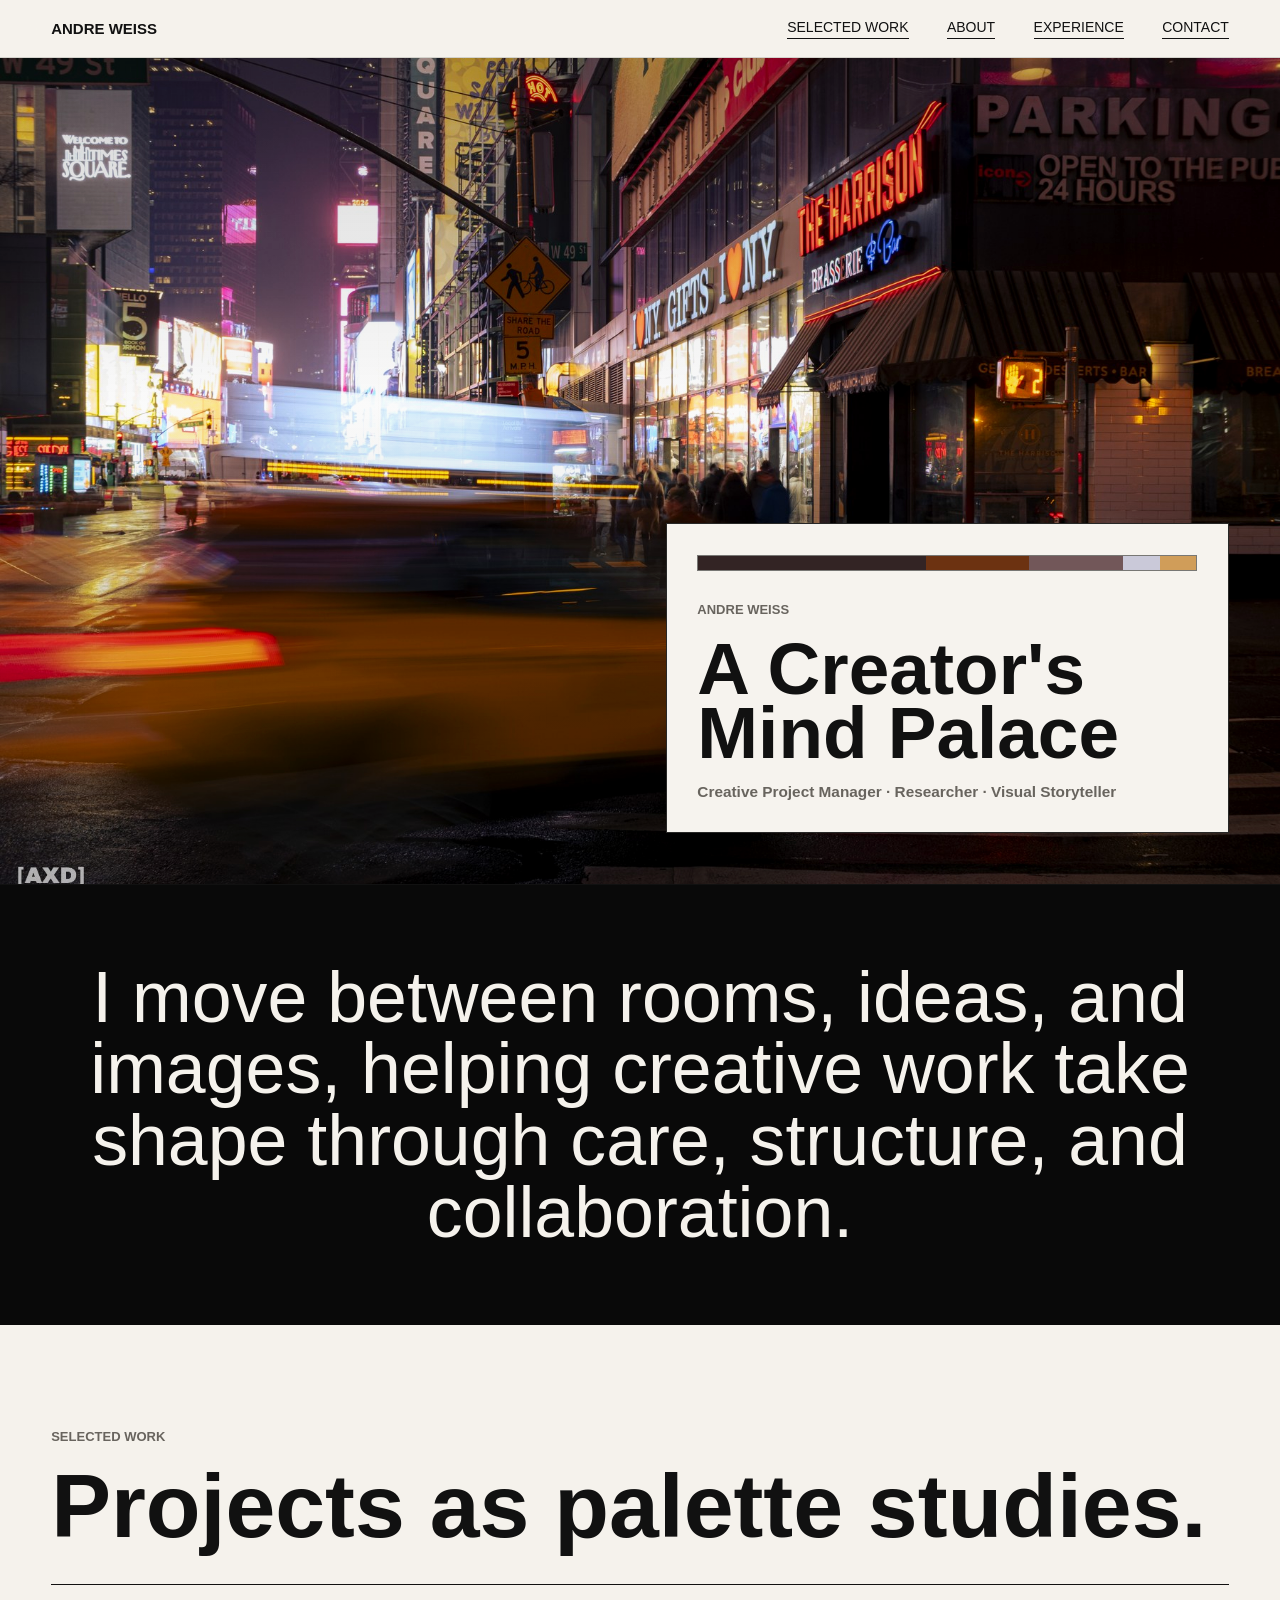
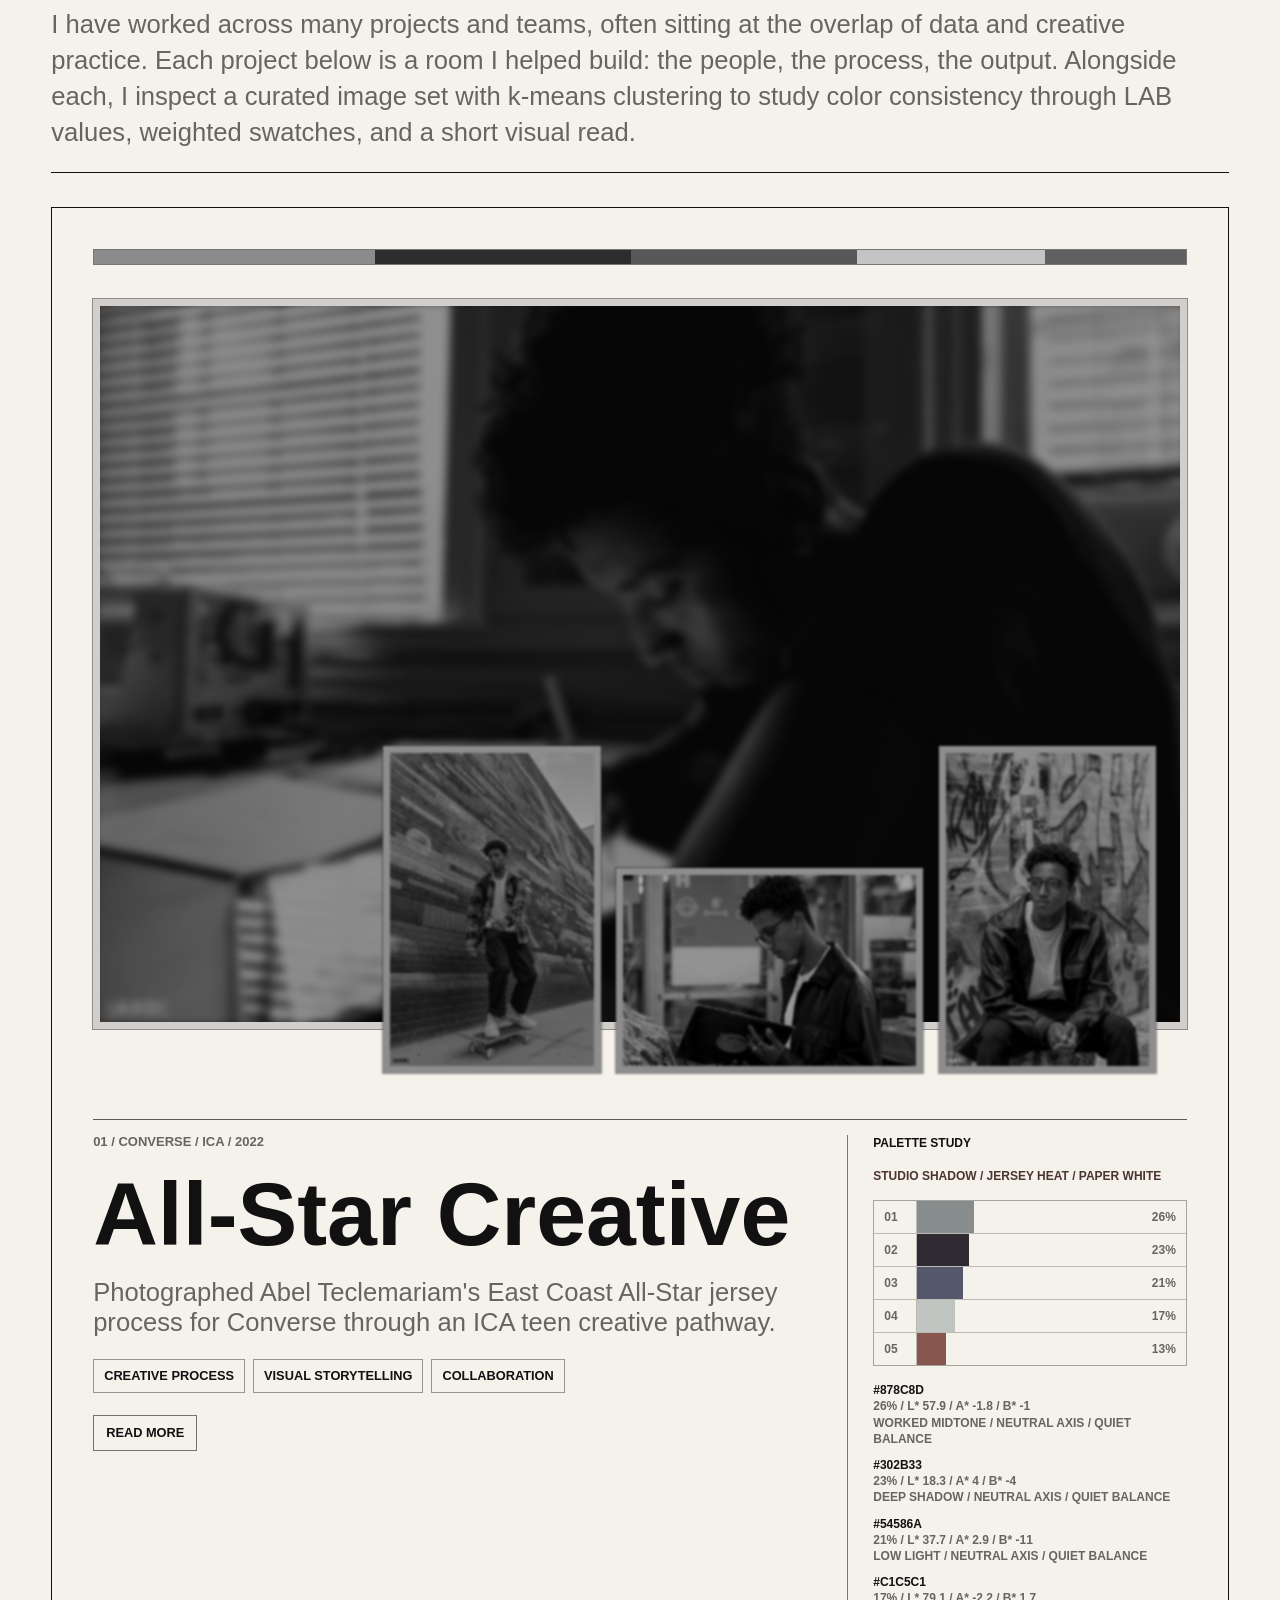
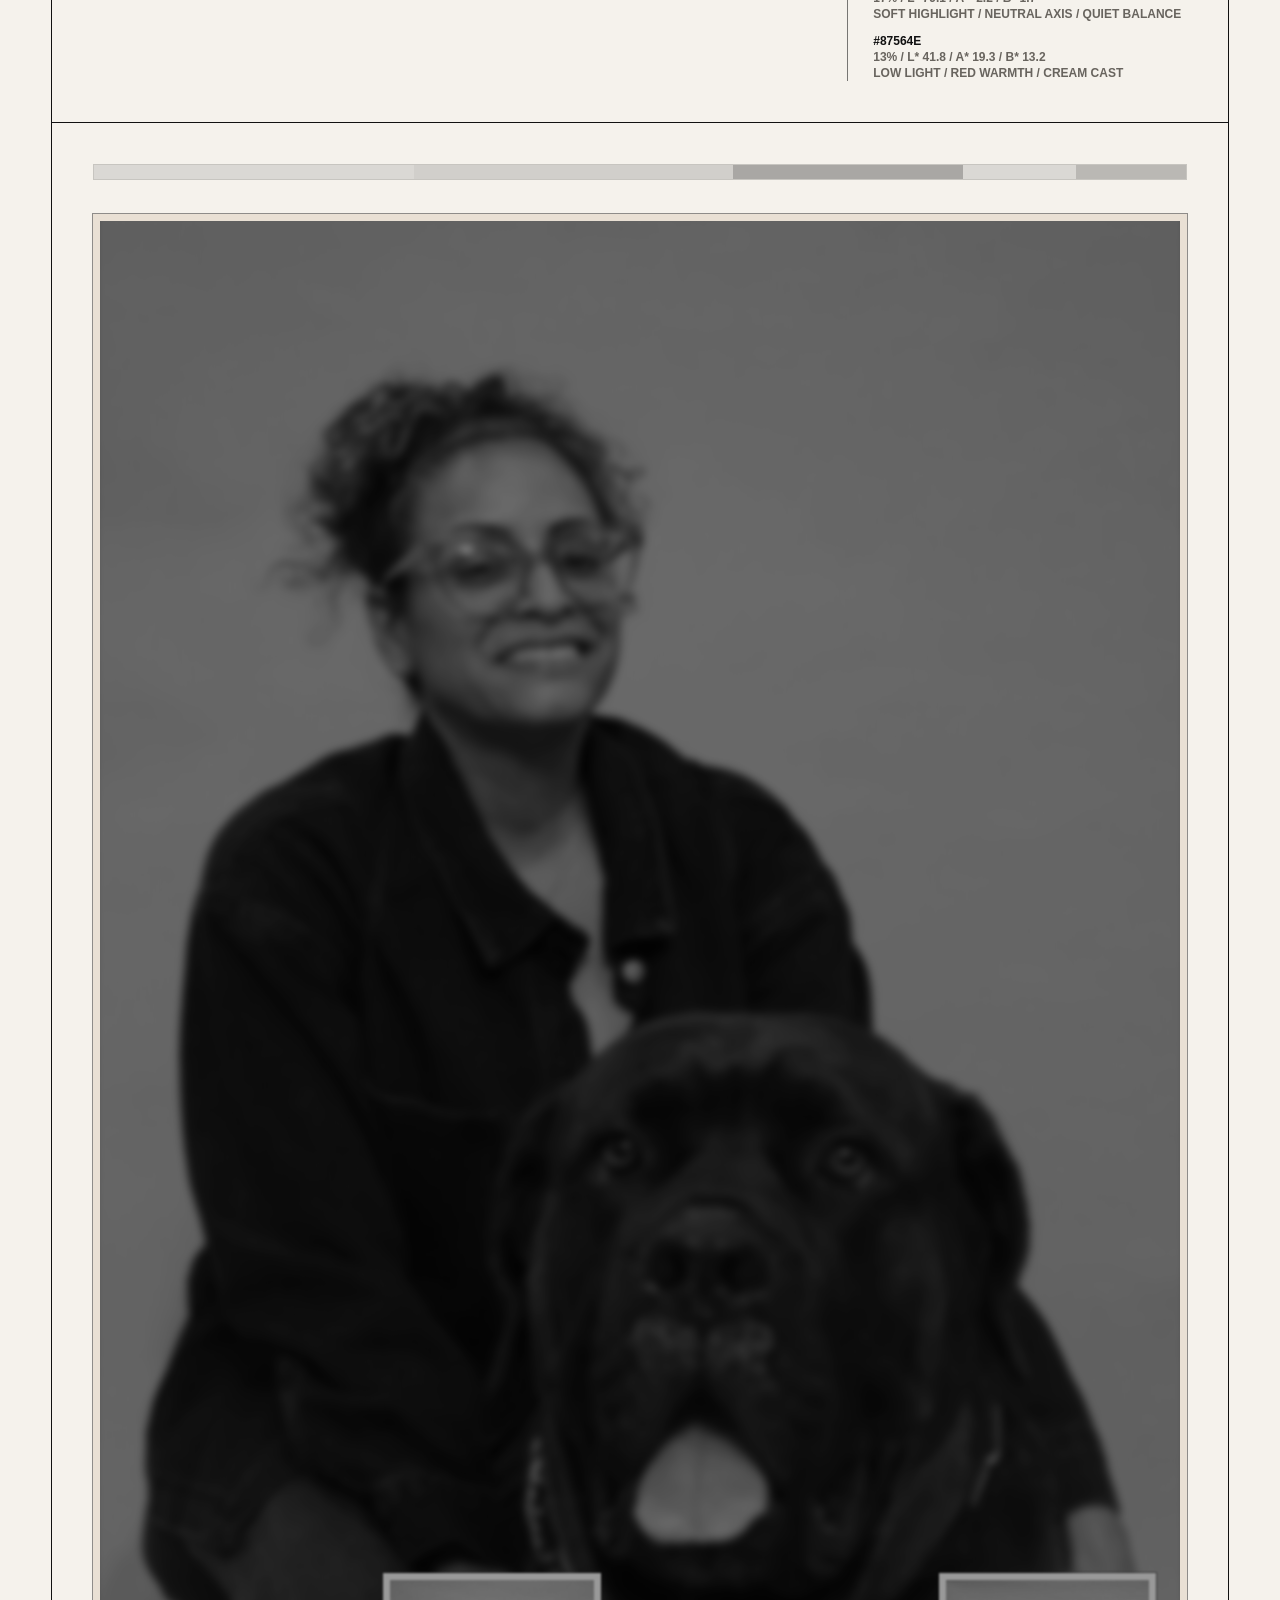
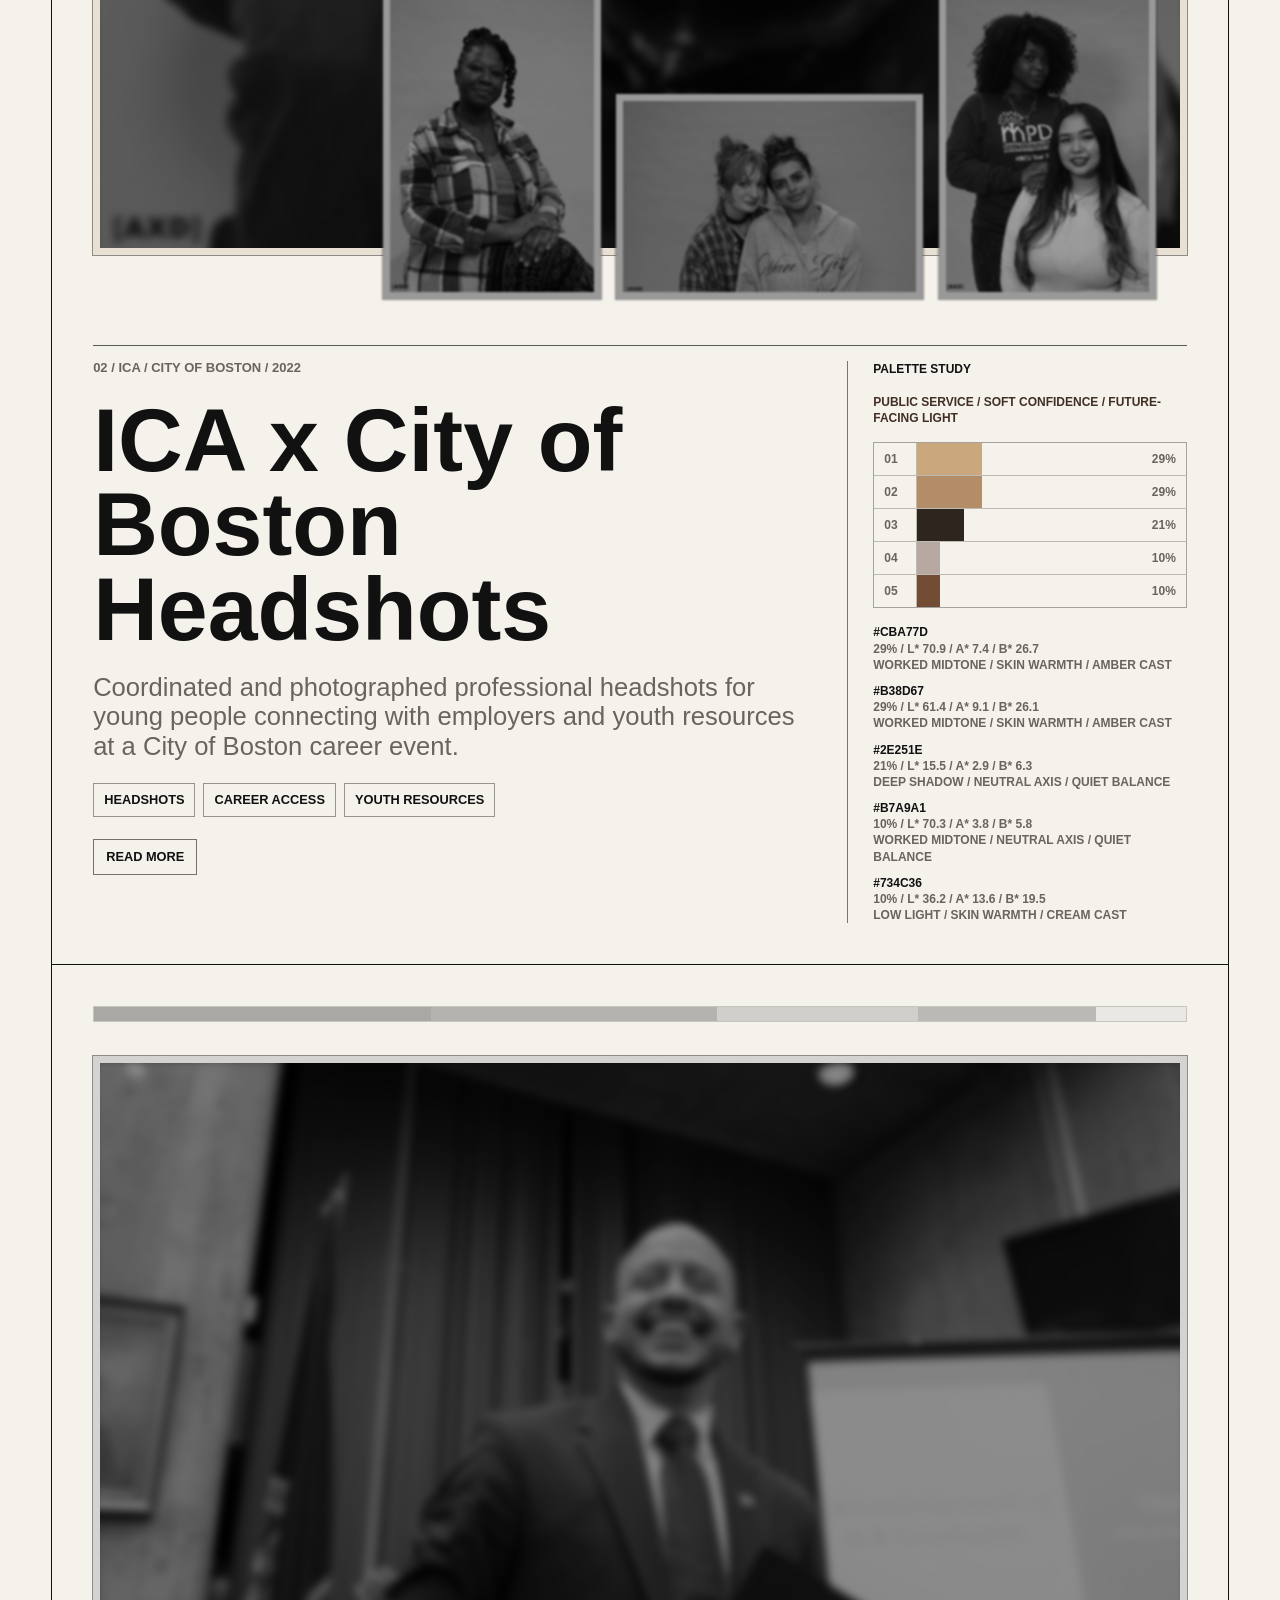
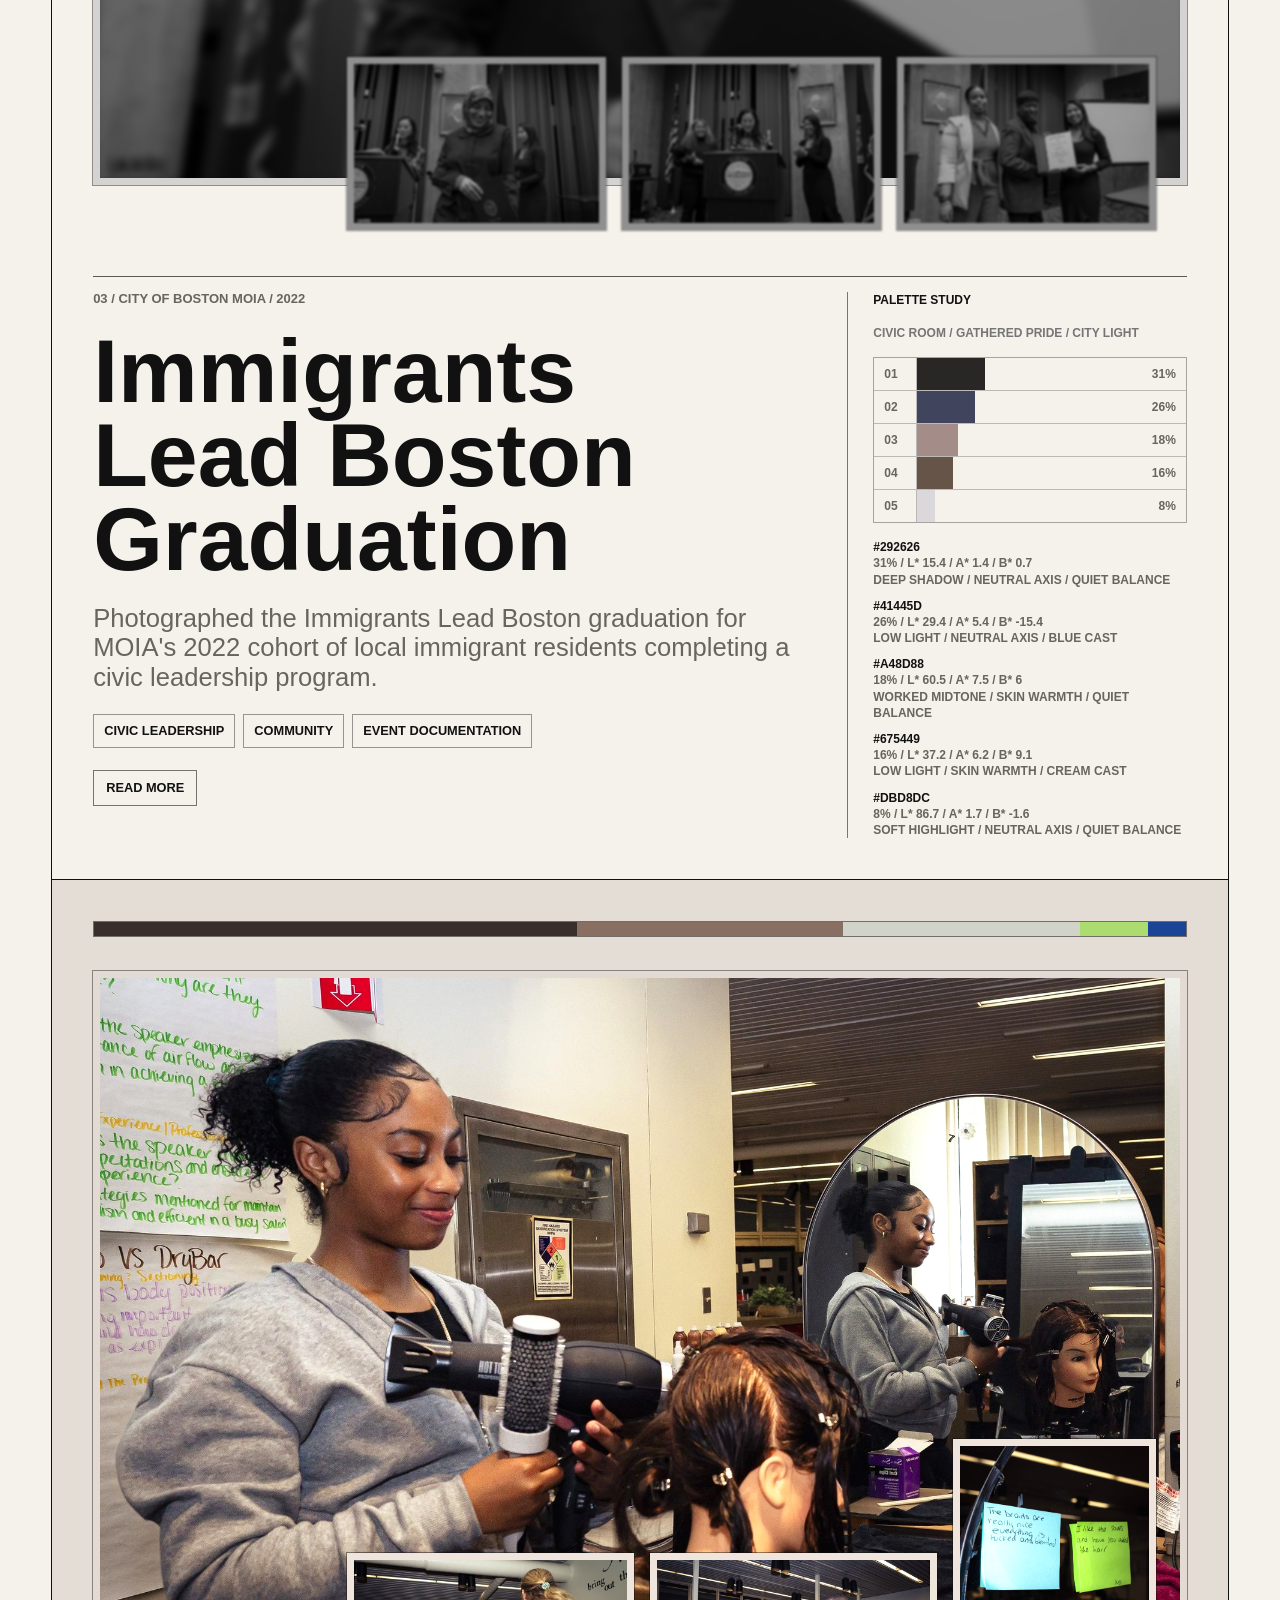
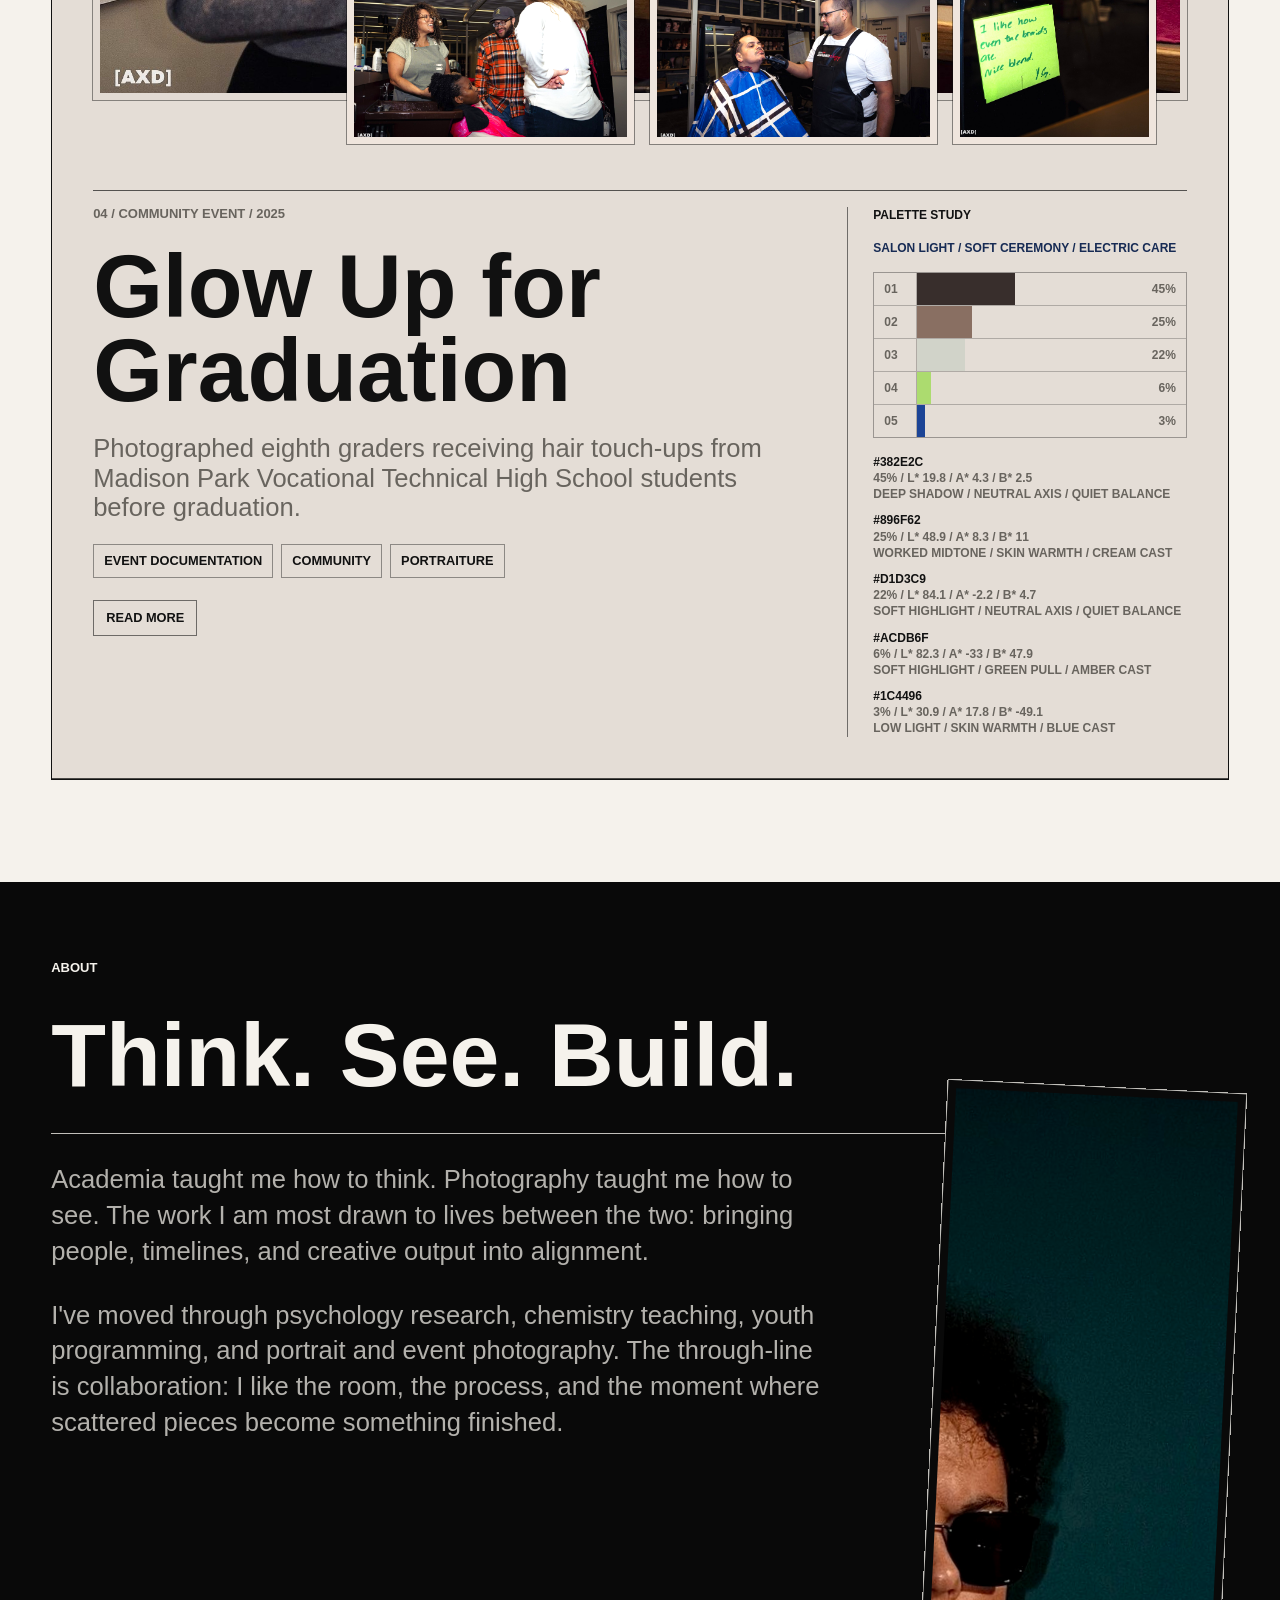
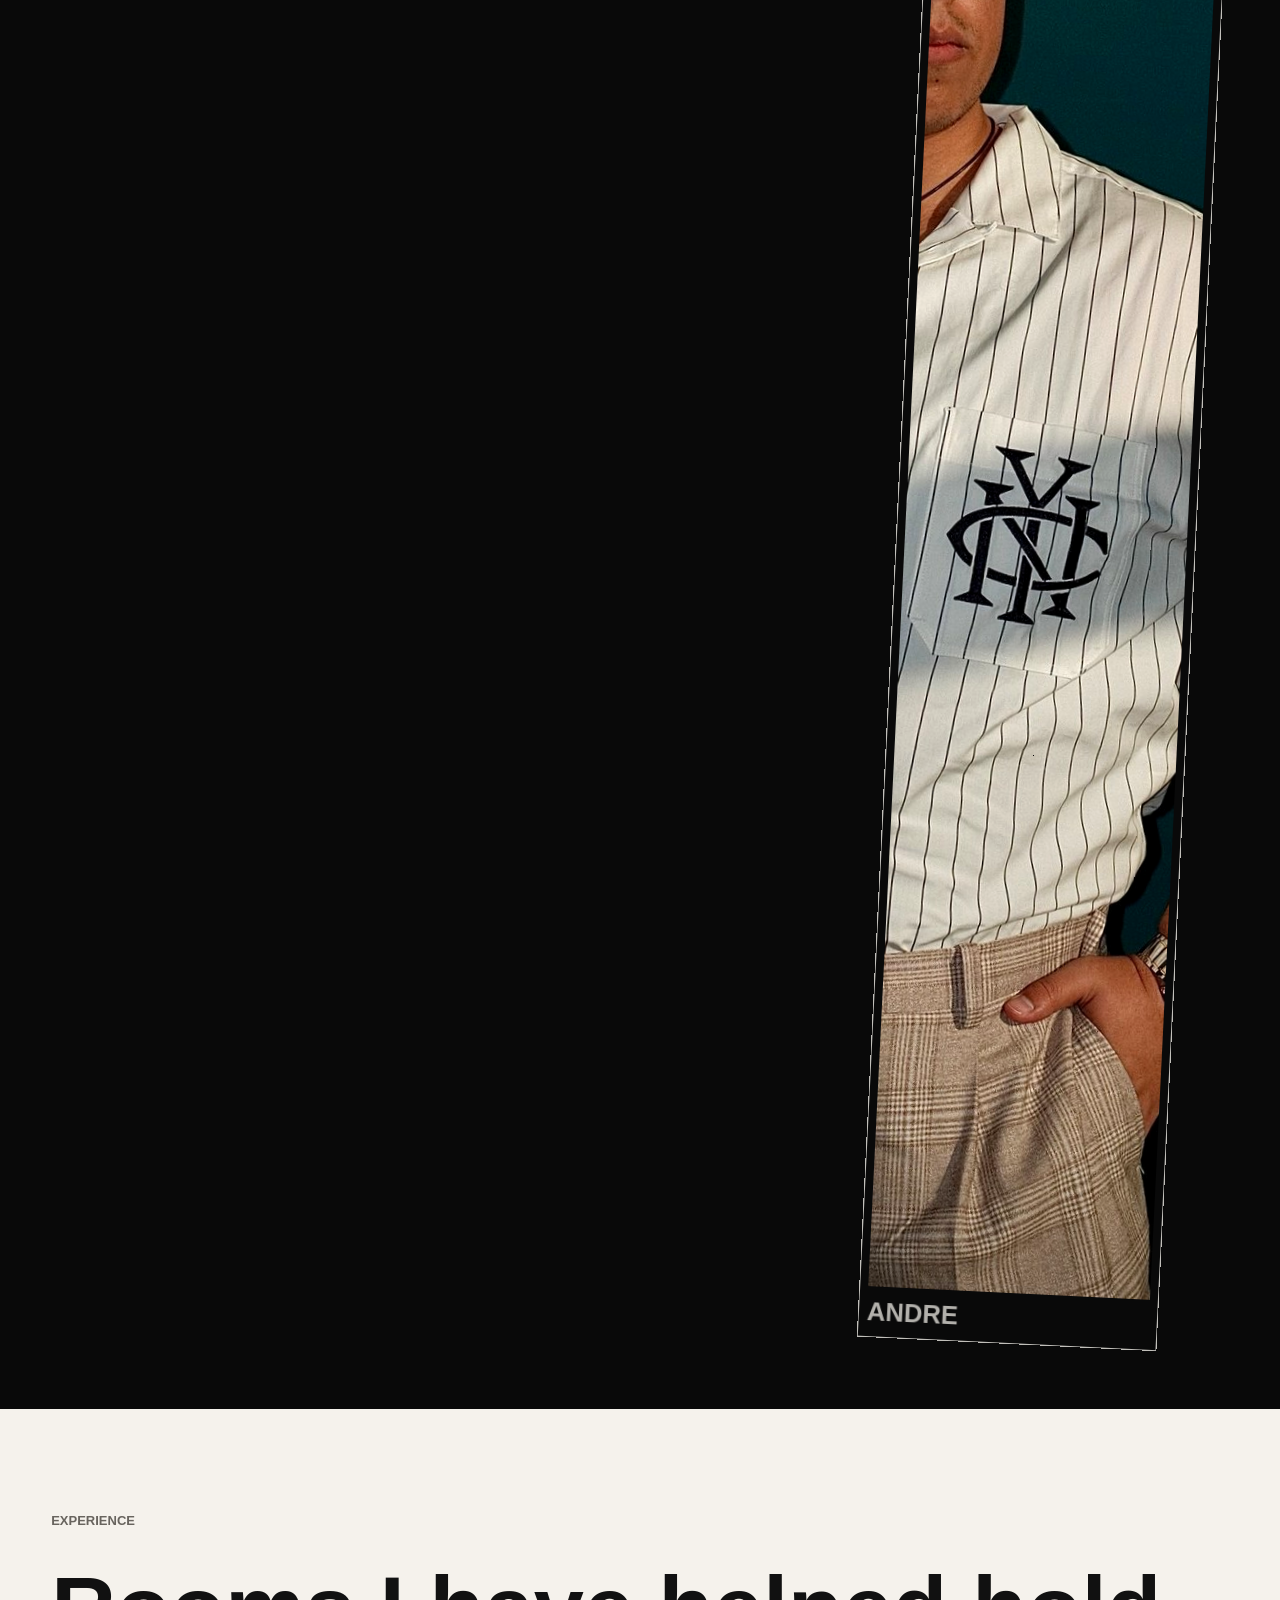
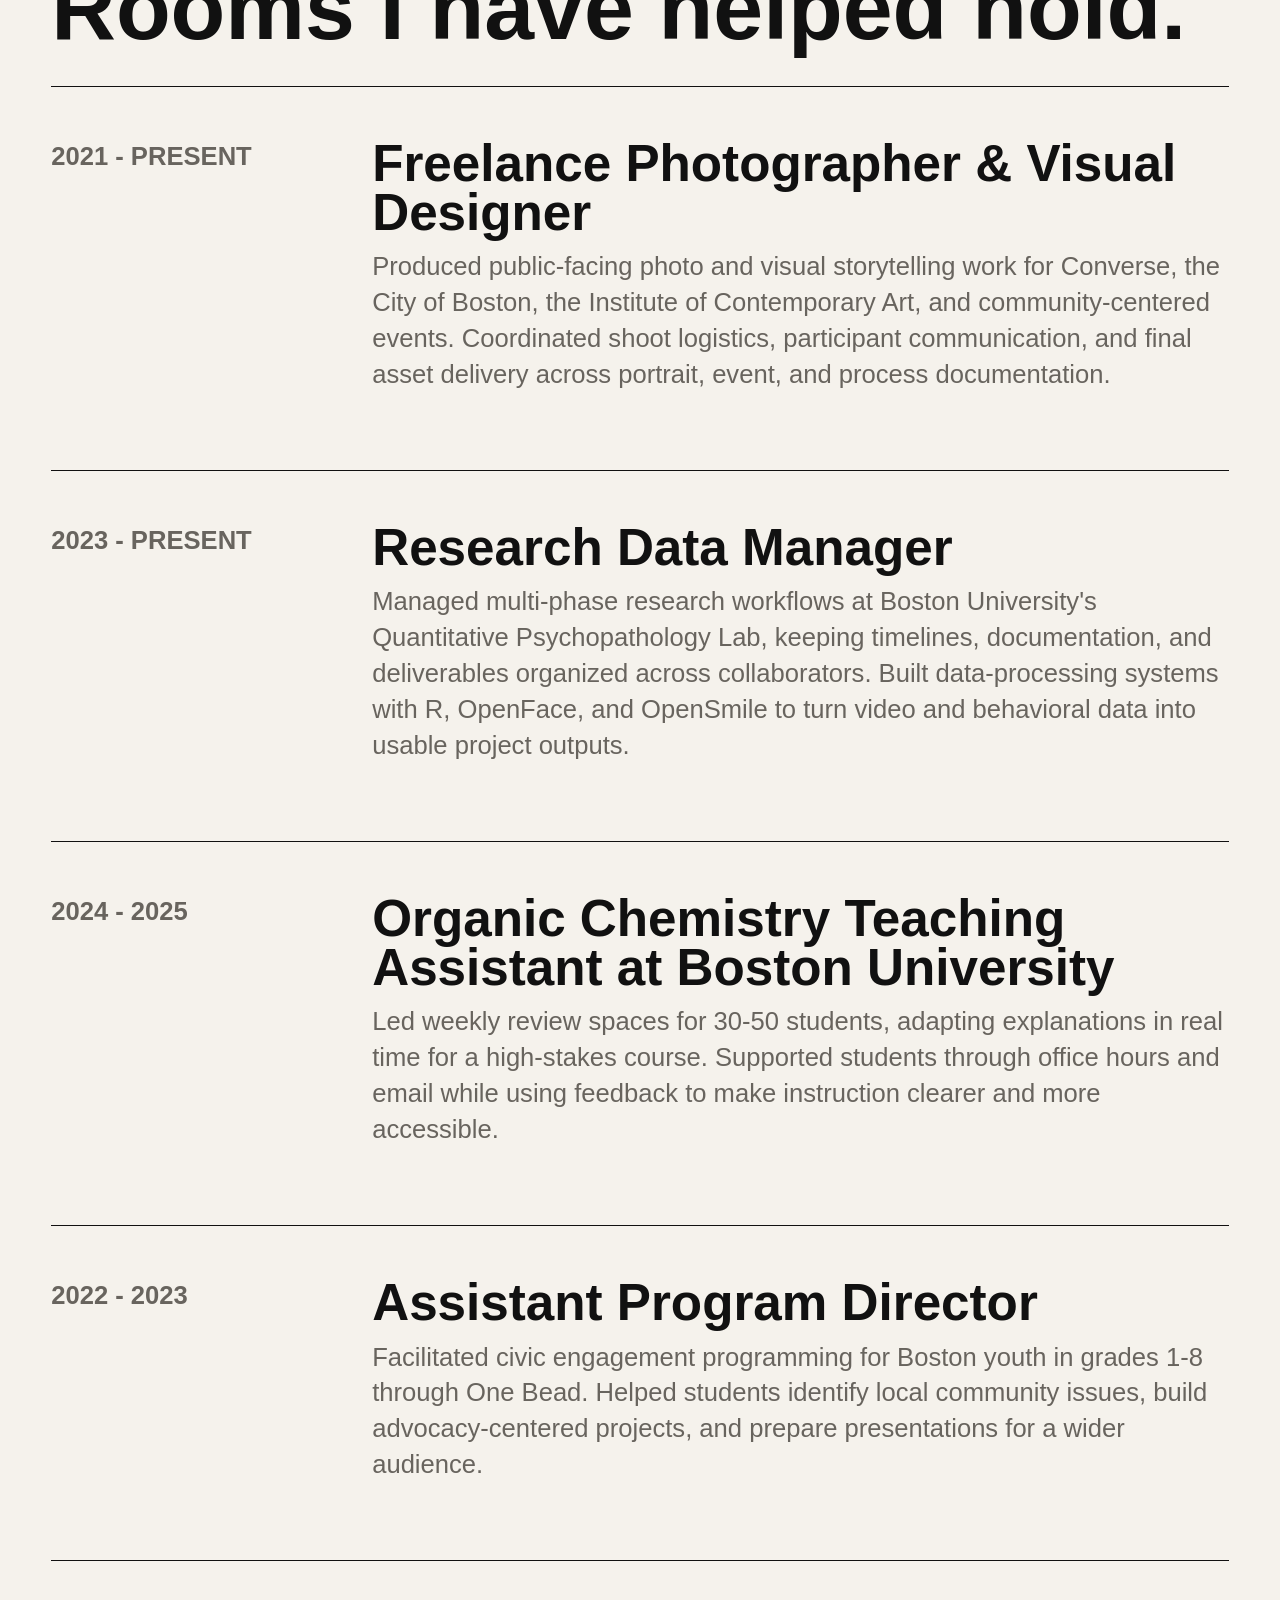
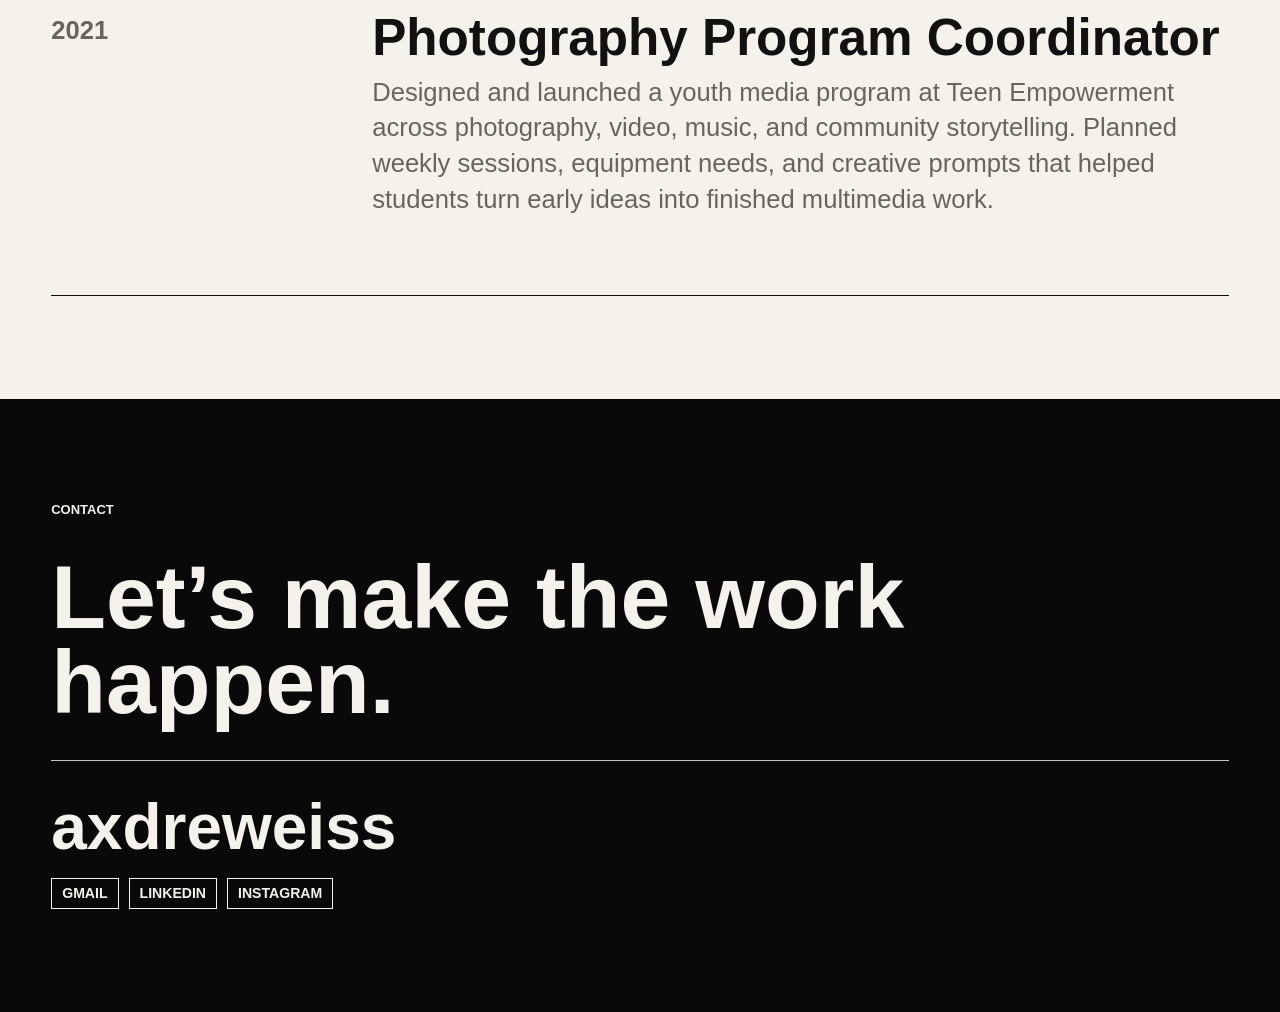
==== commit fae43522: "Refine watermarks and portfolio image layouts" ====
--- a/index.html
+++ b/index.html
@@ -24,7 +24,7 @@
     <main id="home">
       <section class="hero" aria-labelledby="hero-title">
         <div class="hero-image" aria-hidden="true">
-          <img src="assets/images/hero-andre.jpg" alt="" width="7706" height="5137">
+          <img src="assets/images/site-web/hero-andre.jpg" alt="" width="2200" height="1467">
         </div>
         <div class="hero-copy">
           <div class="hero-palette-bar" aria-label="Hero image palette">
@@ -86,7 +86,7 @@
             </p>
           </div>
           <aside class="about-card" aria-label="Portrait of Andre">
-            <img class="about-image" src="assets/images/portrait-of-andre.jpg" alt="Portrait of Andre Weiss" loading="lazy">
+            <img class="about-image" src="assets/images/site-web/portrait-of-andre.jpg" alt="Portrait of Andre Weiss" loading="lazy" width="1175" height="1800">
             <p>Andre</p>
           </aside>
         </div>
--- a/styles.css
+++ b/styles.css
@@ -353,7 +353,7 @@
 .project-media {
   position: relative;
   display: block;
-  padding-bottom: clamp(46px, 7vw, 104px);
+  padding-bottom: clamp(30px, 4.4vw, 64px);
 }
 
 .project-image-wrap {
@@ -399,17 +399,21 @@
 
 .image-strip {
   position: absolute;
-  right: clamp(18px, 4vw, 72px);
-  bottom: clamp(10px, 1.8vw, 28px);
+  right: clamp(12px, 2.4vw, 34px);
+  bottom: clamp(6px, 1vw, 12px);
   display: flex;
   align-items: flex-end;
   justify-content: flex-end;
-  width: min(62%, 760px);
+  gap: clamp(8px, 1.2vw, 16px);
+  width: min(74%, 920px);
 }
 
 .image-strip .image-button {
-  width: clamp(120px, 16vw, 260px);
-  margin-left: clamp(-28px, -2vw, -14px);
+  width: clamp(150px, 17vw, 280px);
+}
+
+.image-strip .image-button-landscape {
+  width: clamp(210px, 24vw, 380px);
 }
 
 .image-strip img {
@@ -433,7 +437,7 @@
   grid-template-columns: minmax(0, 0.96fr) minmax(340px, 0.46fr);
   gap: clamp(24px, 3.4vw, 52px);
   align-items: start;
-  padding-top: clamp(14px, 1.8vw, 24px);
+  padding-top: clamp(8px, 1.2vw, 16px);
   border-top: 1px solid rgba(17, 17, 17, 0.68);
 }
 
@@ -590,7 +594,7 @@
 }
 
 .palette-poem {
-  color: var(--project-accent);
+  color: color-mix(in srgb, var(--project-accent) 50%, var(--ink));
   line-height: 1.35;
 }
 
@@ -721,7 +725,7 @@
 }
 
 .case-header {
-  padding-bottom: clamp(18px, 3vw, 32px);
+  padding-bottom: clamp(8px, 1.4vw, 14px);
   border-bottom: 1px solid var(--line);
 }
 
@@ -734,10 +738,10 @@
 }
 
 .case-header h3 {
-  max-width: 920px;
-  margin: 0 0 18px;
-  font-size: clamp(42px, 7vw, 96px);
-  line-height: 0.92;
+  max-width: 1040px;
+  margin: 0 0 12px;
+  font-size: clamp(38px, 5.8vw, 82px);
+  line-height: 0.94;
 }
 
 .case-header p:last-child,
@@ -749,23 +753,26 @@
 }
 
 .case-image-strip {
-  display: grid;
-  grid-template-columns: 1.2fr 0.8fr 0.8fr;
-  gap: clamp(8px, 1vw, 14px);
-  margin: clamp(18px, 3vw, 32px) 0;
+  display: flex;
+  flex-wrap: wrap;
+  gap: clamp(8px, 1vw, 12px);
+  align-items: stretch;
+  margin: clamp(8px, 1.2vw, 12px) 0 clamp(14px, 2vw, 22px);
 }
 
 .case-image-strip img {
-  width: 100%;
-  height: clamp(180px, 24vw, 330px);
+  height: clamp(260px, 27vw, 390px);
   object-fit: cover;
+  object-position: center;
   border: 1px solid rgba(17, 17, 17, 0.46);
 }
 
-.case-image-strip img:first-child {
-  grid-row: span 2;
-  height: 100%;
-  min-height: clamp(360px, 49vw, 674px);
+.case-image-portrait {
+  aspect-ratio: 2 / 3;
+}
+
+.case-image-landscape {
+  aspect-ratio: 3 / 2;
 }
 
 .case-body {
@@ -978,13 +985,13 @@
 @media (max-width: 860px) {
   .site-header {
     align-items: center;
-    gap: 16px;
-    padding: 14px 20px;
+    gap: 10px;
+    padding: 10px 16px;
   }
 
   .nav-toggle {
     display: block;
-    min-height: 28px;
+    min-height: 24px;
   }
 
   .brand,
@@ -998,8 +1005,8 @@
     grid-column: 1 / -1;
     flex-direction: column;
     align-items: flex-start;
-    gap: 16px;
-    padding-top: 18px;
+    gap: 12px;
+    padding-top: 10px;
   }
 
   .site-nav.is-open {
@@ -1020,7 +1027,7 @@
   .hero {
     align-items: flex-end;
     justify-content: flex-end;
-    min-height: calc(100svh - 57px);
+    min-height: calc(100svh - 45px);
     padding: 18px;
   }
 
@@ -1065,21 +1072,16 @@
     align-items: flex-end;
     justify-content: center;
     width: 92%;
-    margin: -38px auto 0;
+    margin: -24px auto 0;
   }
 
   .image-strip .image-button {
-    width: 36%;
+    width: 33%;
     height: clamp(108px, 24vw, 180px);
-    margin-left: -16px;
-  }
-
-  .image-strip .image-button:first-child {
-    margin-left: 0;
-  }
-
-  .image-strip .image-button:nth-child(2) {
-    transform: translateY(-12px);
+  }
+
+  .image-strip .image-button-landscape {
+    width: 42%;
   }
 
   .image-strip img {
@@ -1146,8 +1148,8 @@
 @media (max-width: 1024px) and (max-height: 560px) {
   .site-header {
     align-items: center;
-    gap: 16px;
-    padding: 10px 22px;
+    gap: 10px;
+    padding: 8px 16px;
   }
 
   .brand,
@@ -1158,7 +1160,7 @@
 
   .nav-toggle {
     display: block;
-    min-height: 28px;
+    min-height: 24px;
   }
 
   .site-nav {
@@ -1166,8 +1168,8 @@
     grid-column: 1 / -1;
     flex-direction: column;
     align-items: flex-start;
-    gap: 12px;
-    padding-top: 12px;
+    gap: 10px;
+    padding-top: 8px;
   }
 
   .site-nav.is-open {
@@ -1177,7 +1179,7 @@
   .hero {
     align-items: flex-end;
     justify-content: flex-end;
-    min-height: calc(100svh - 49px);
+    min-height: calc(100svh - 37px);
     padding: 14px;
   }
 
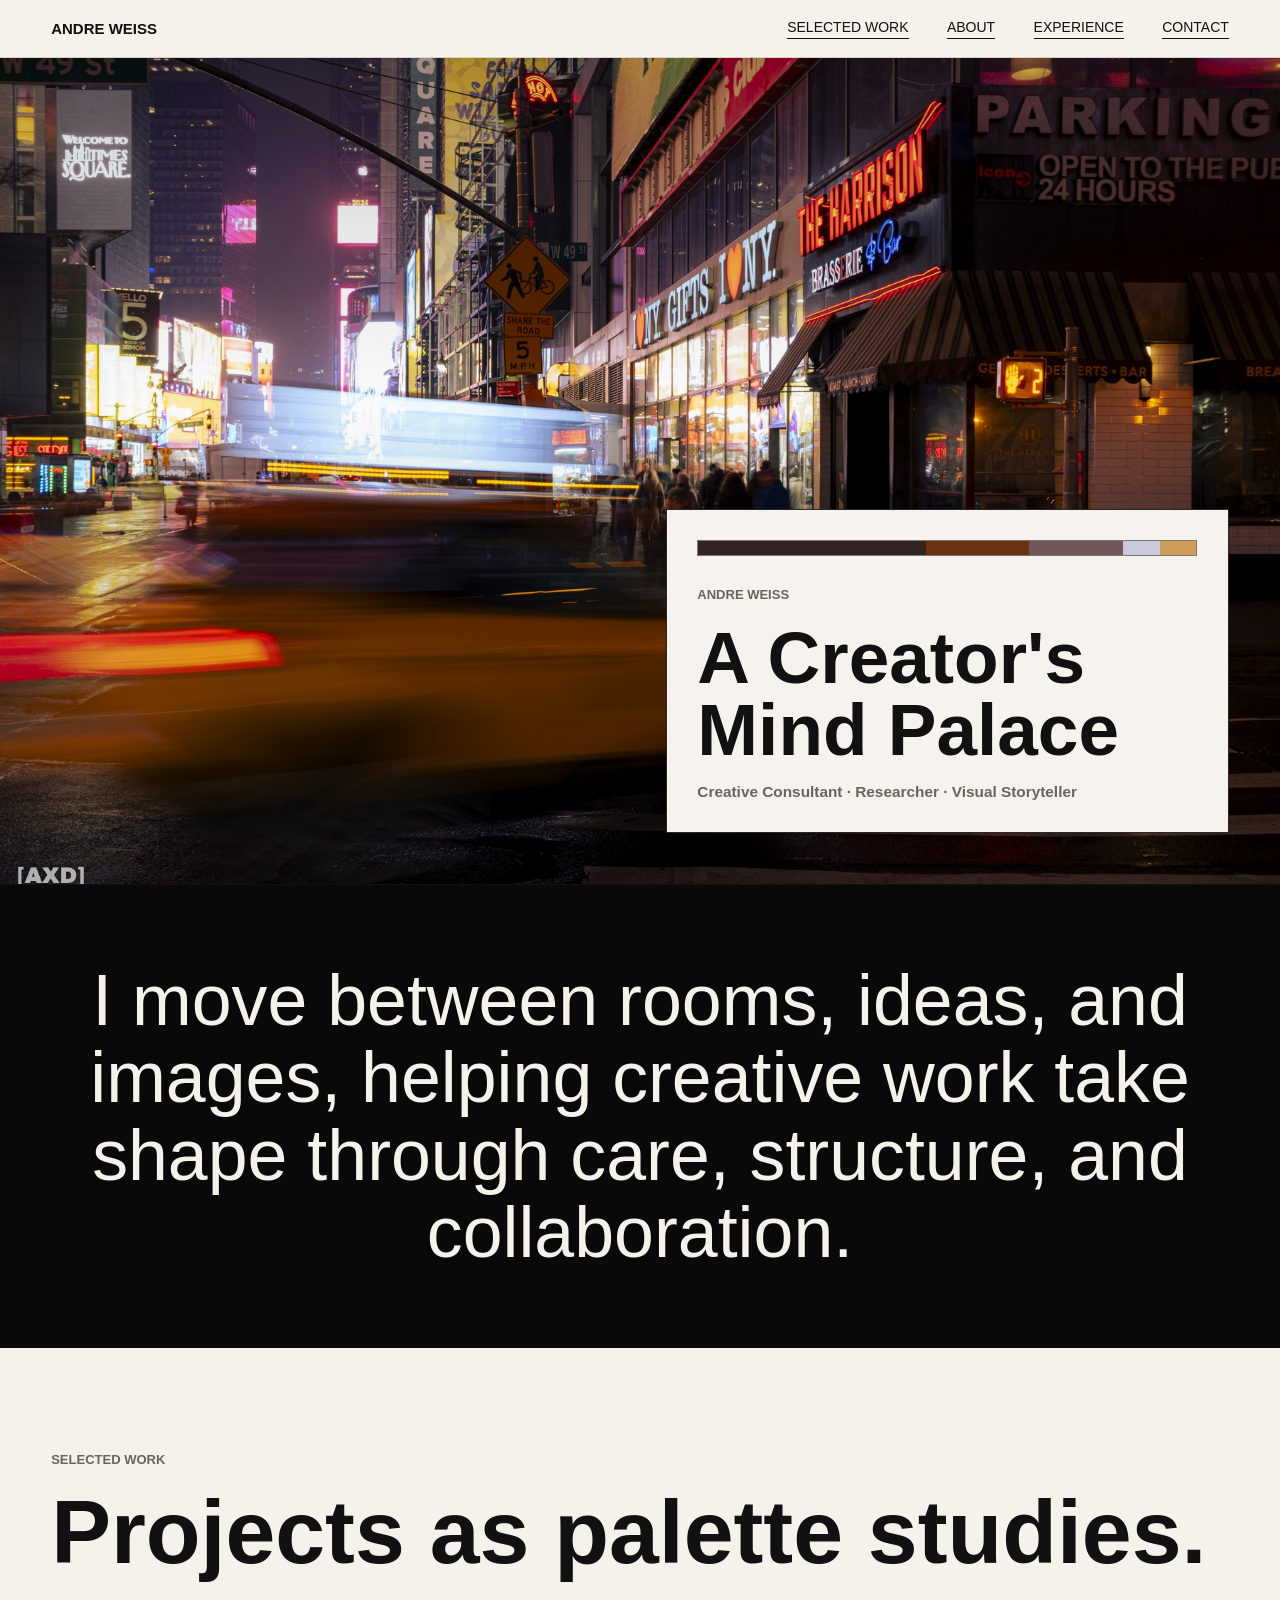
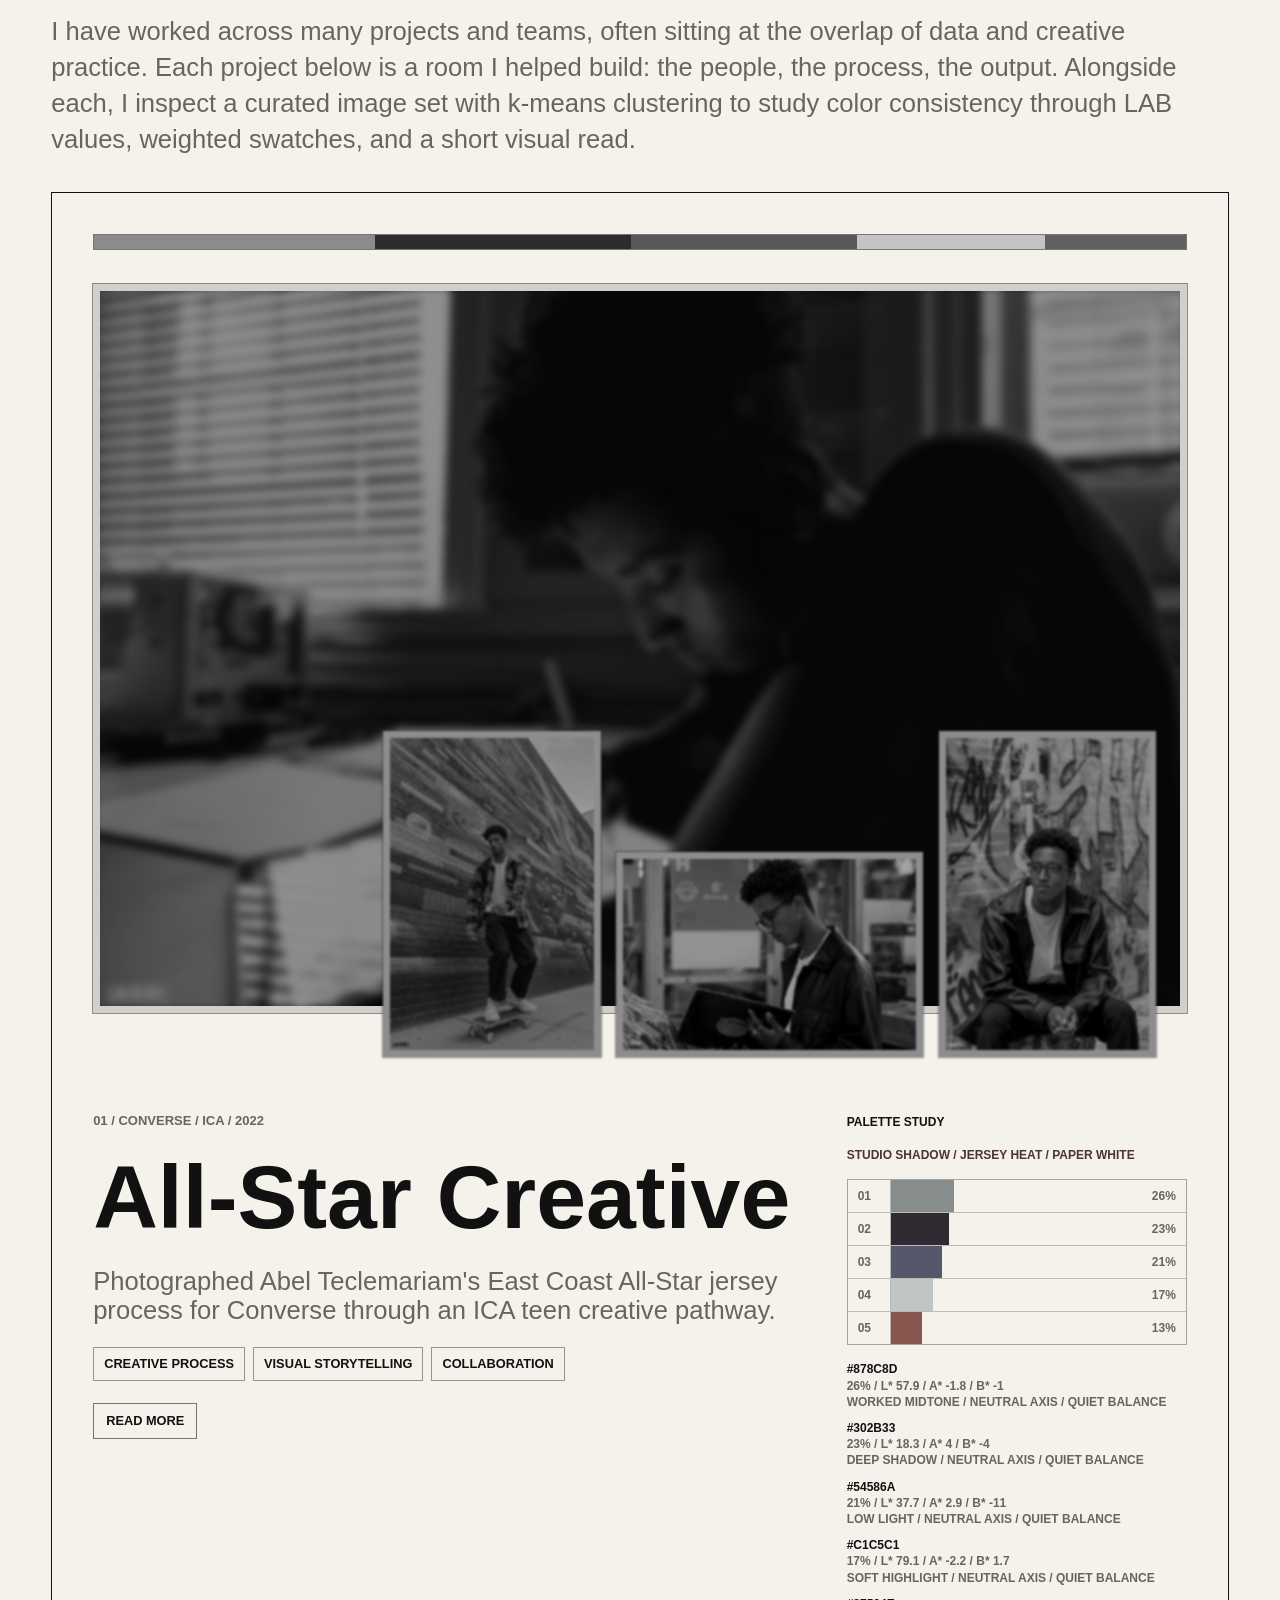
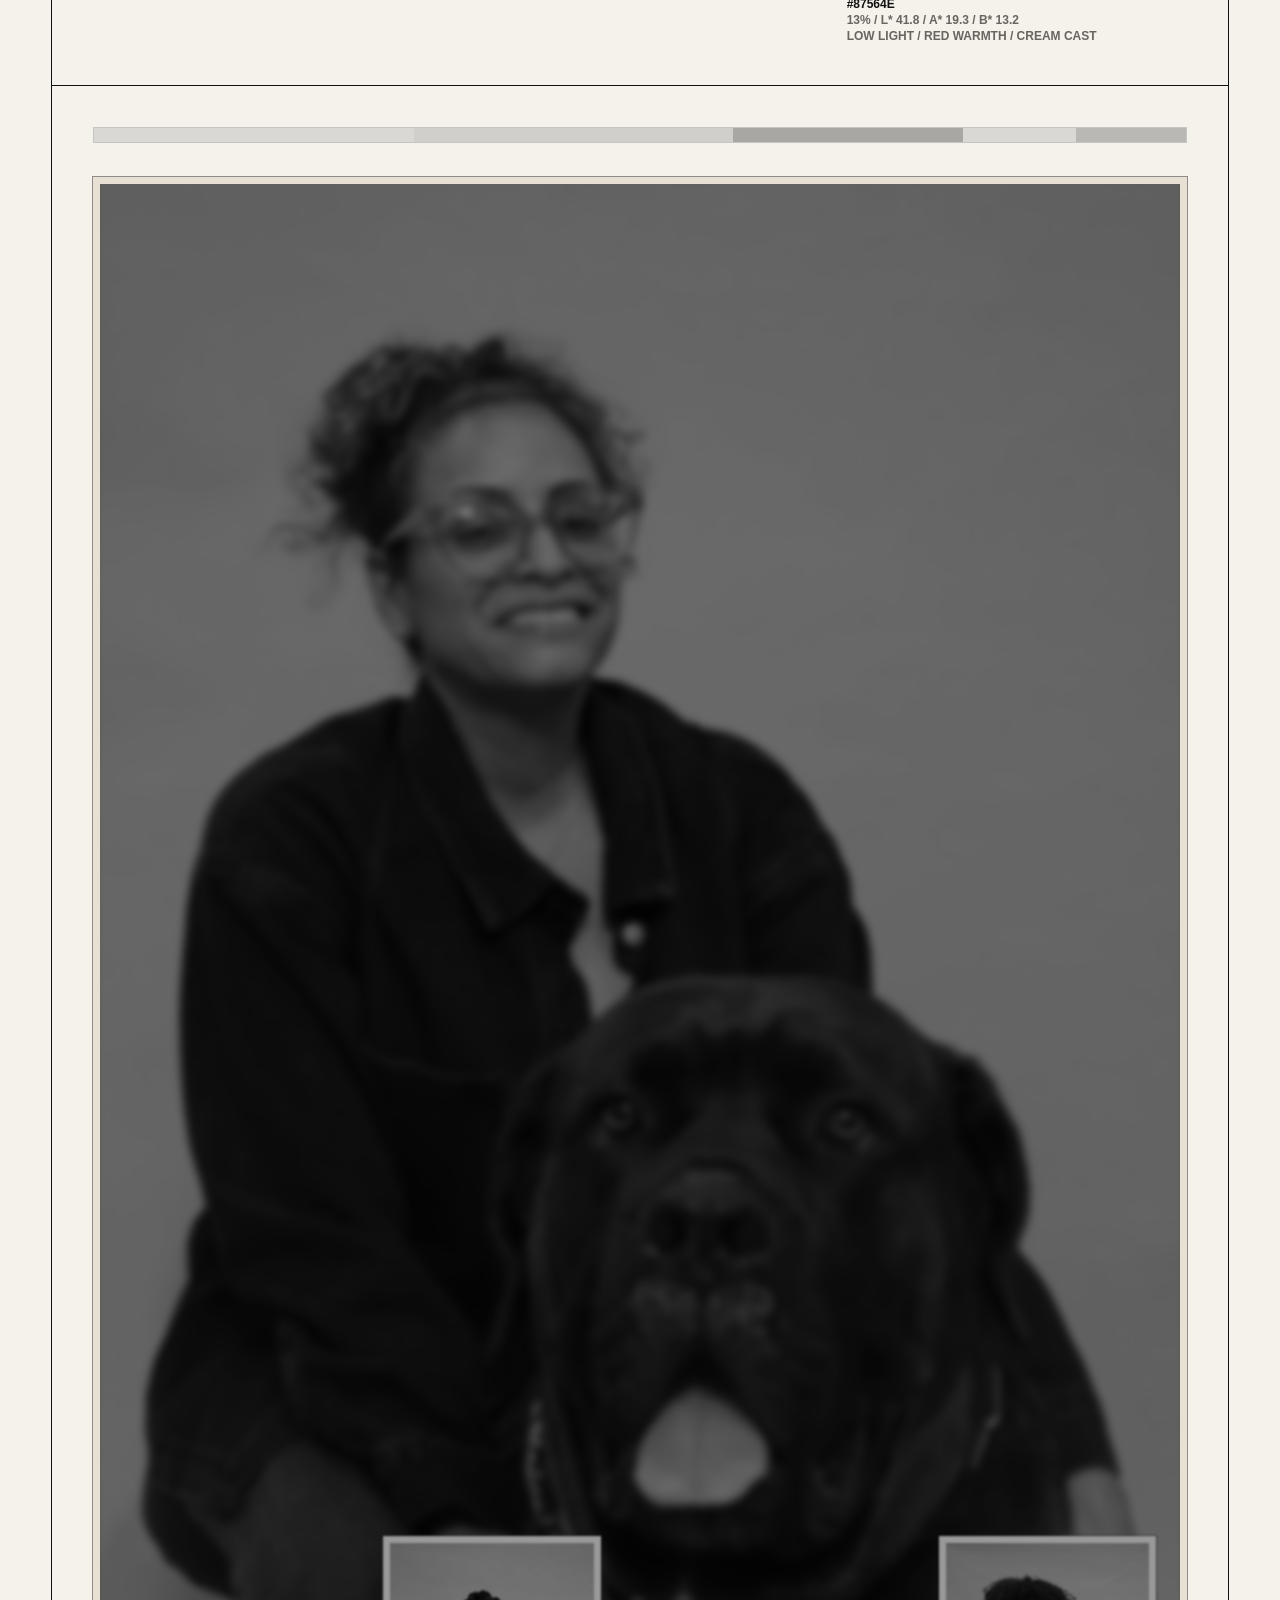
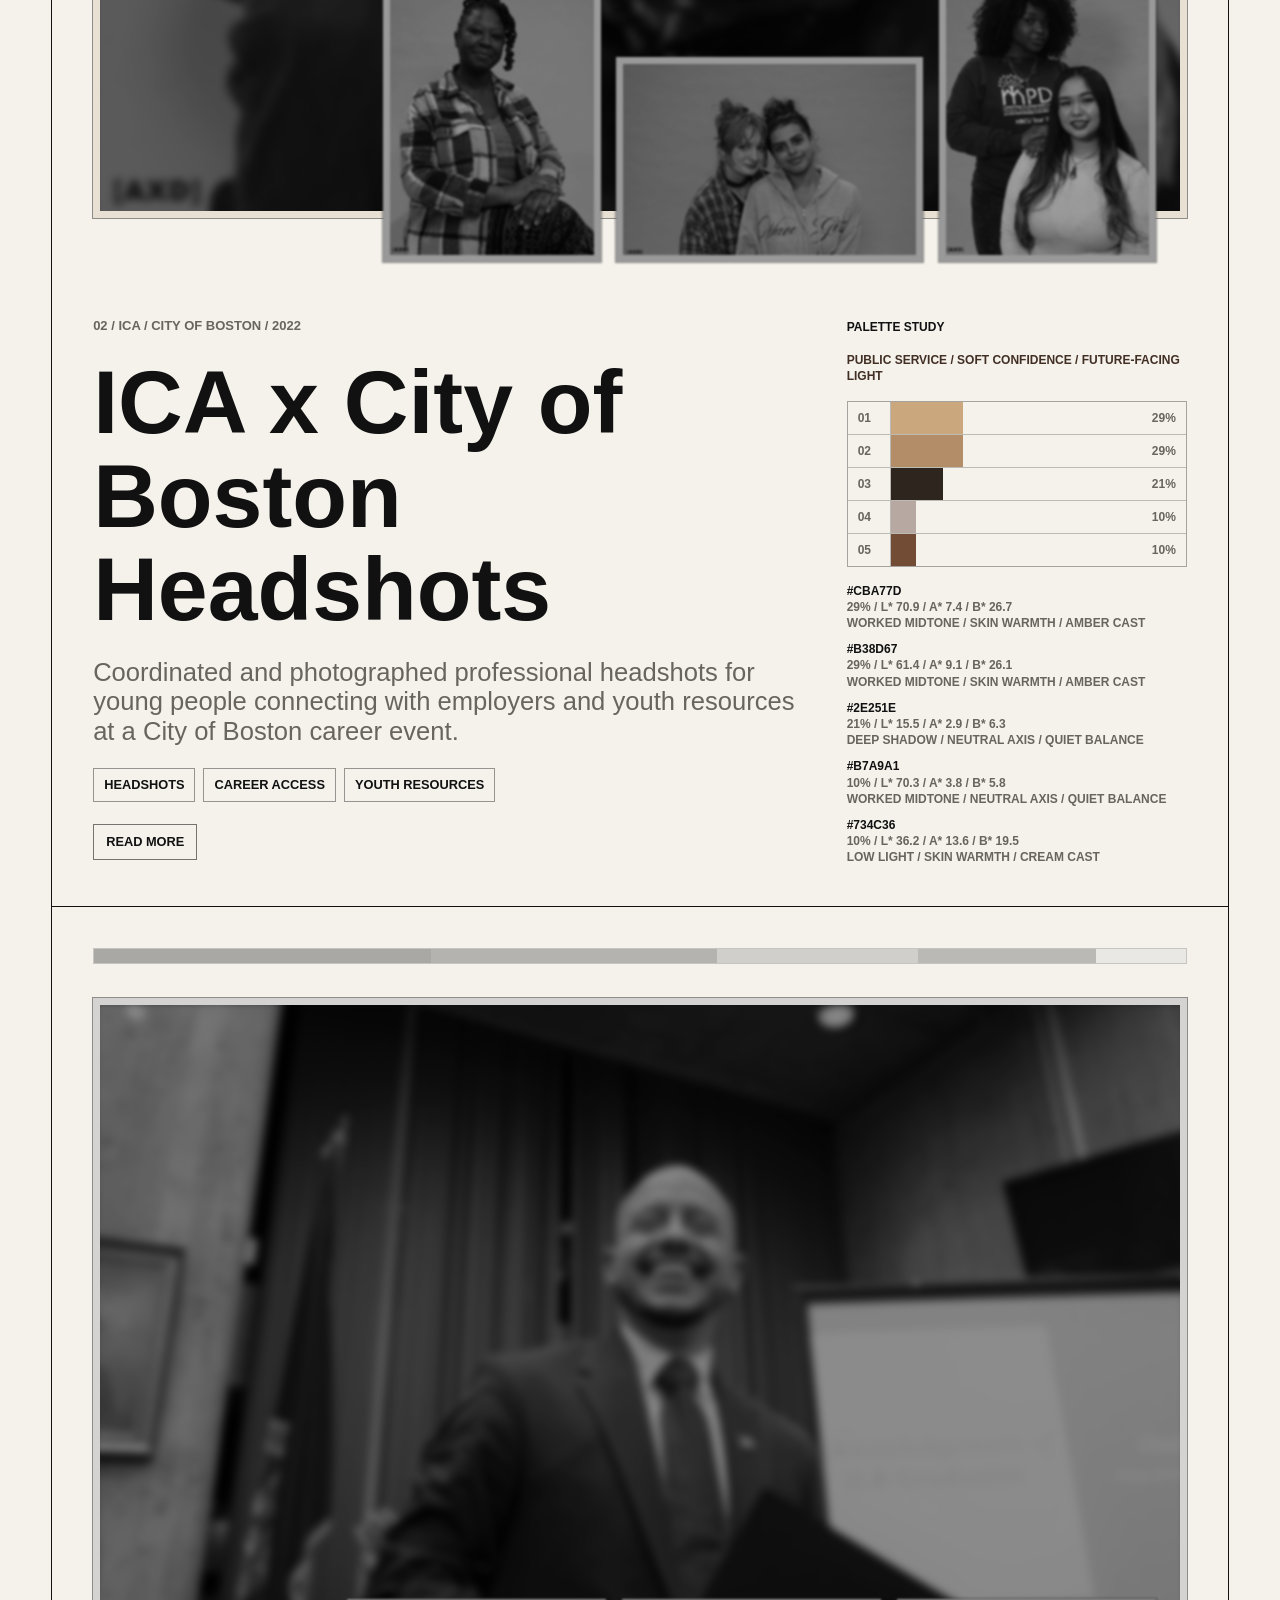
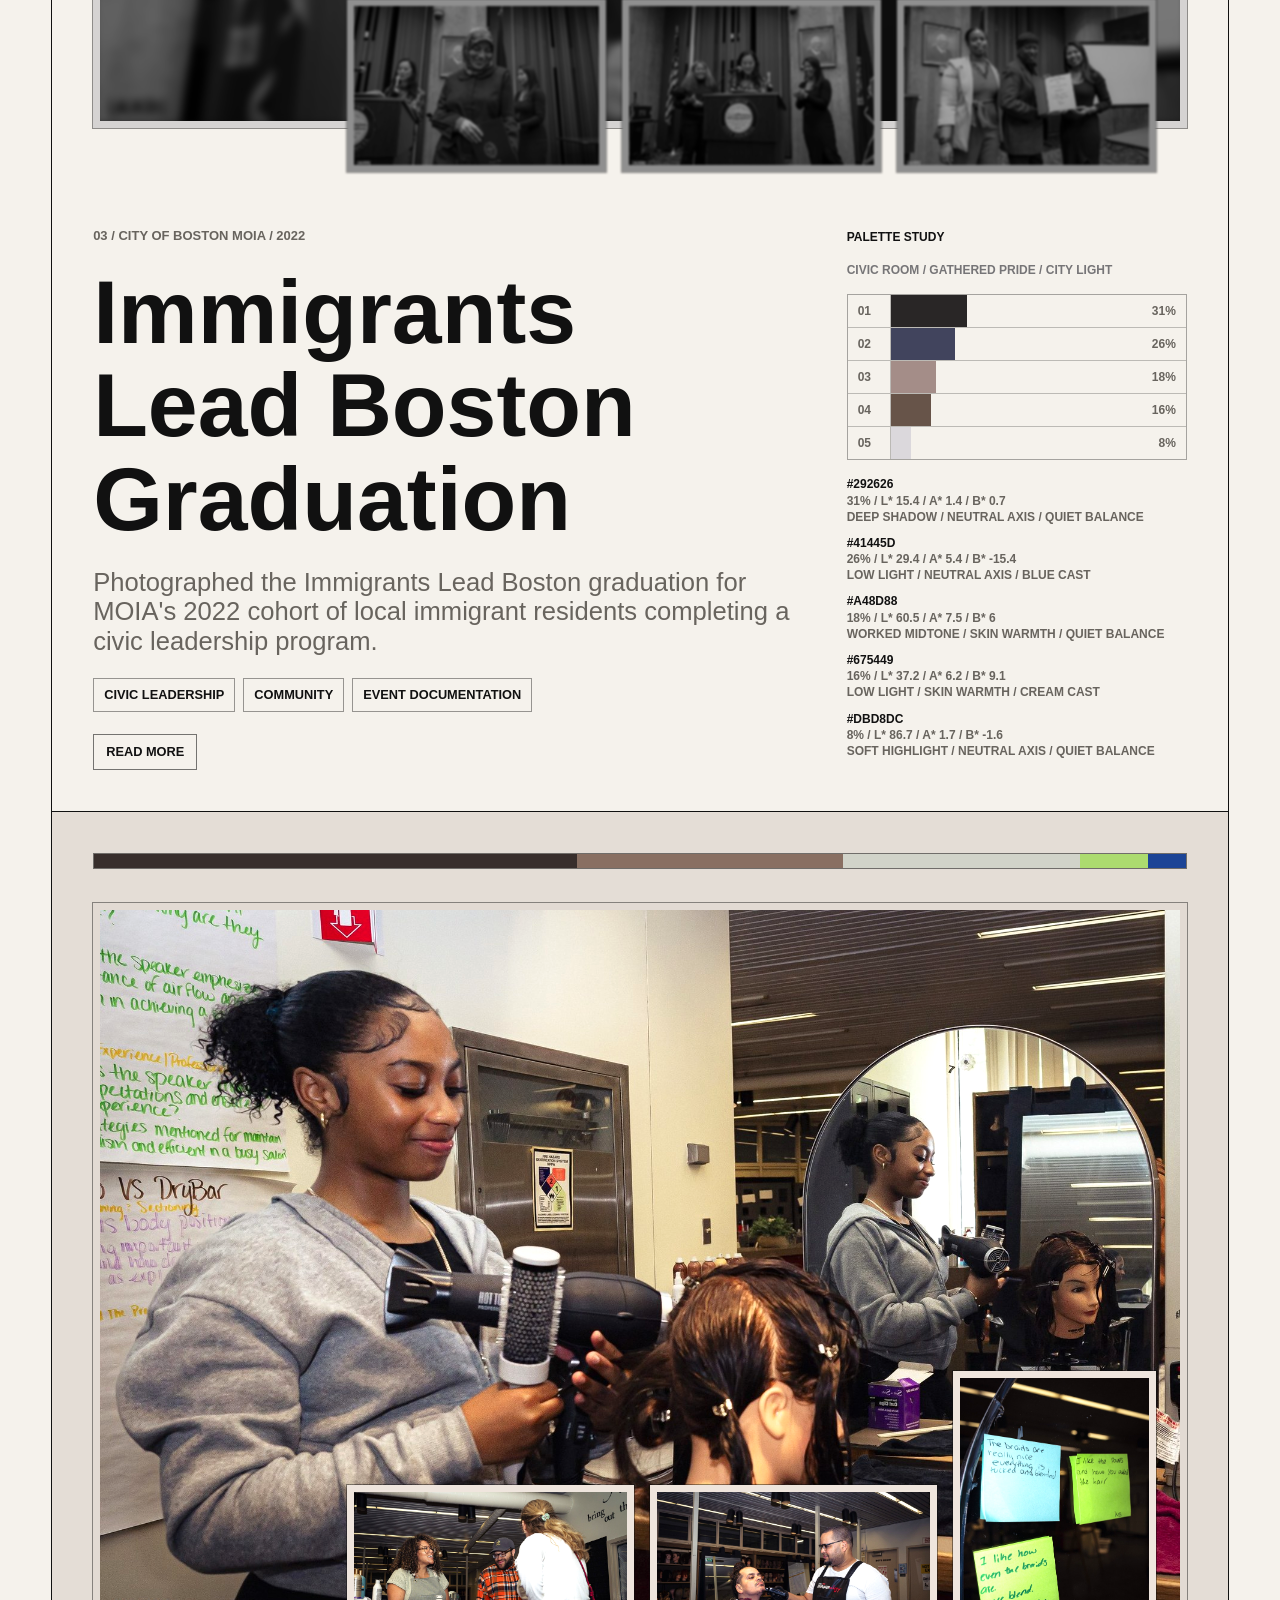
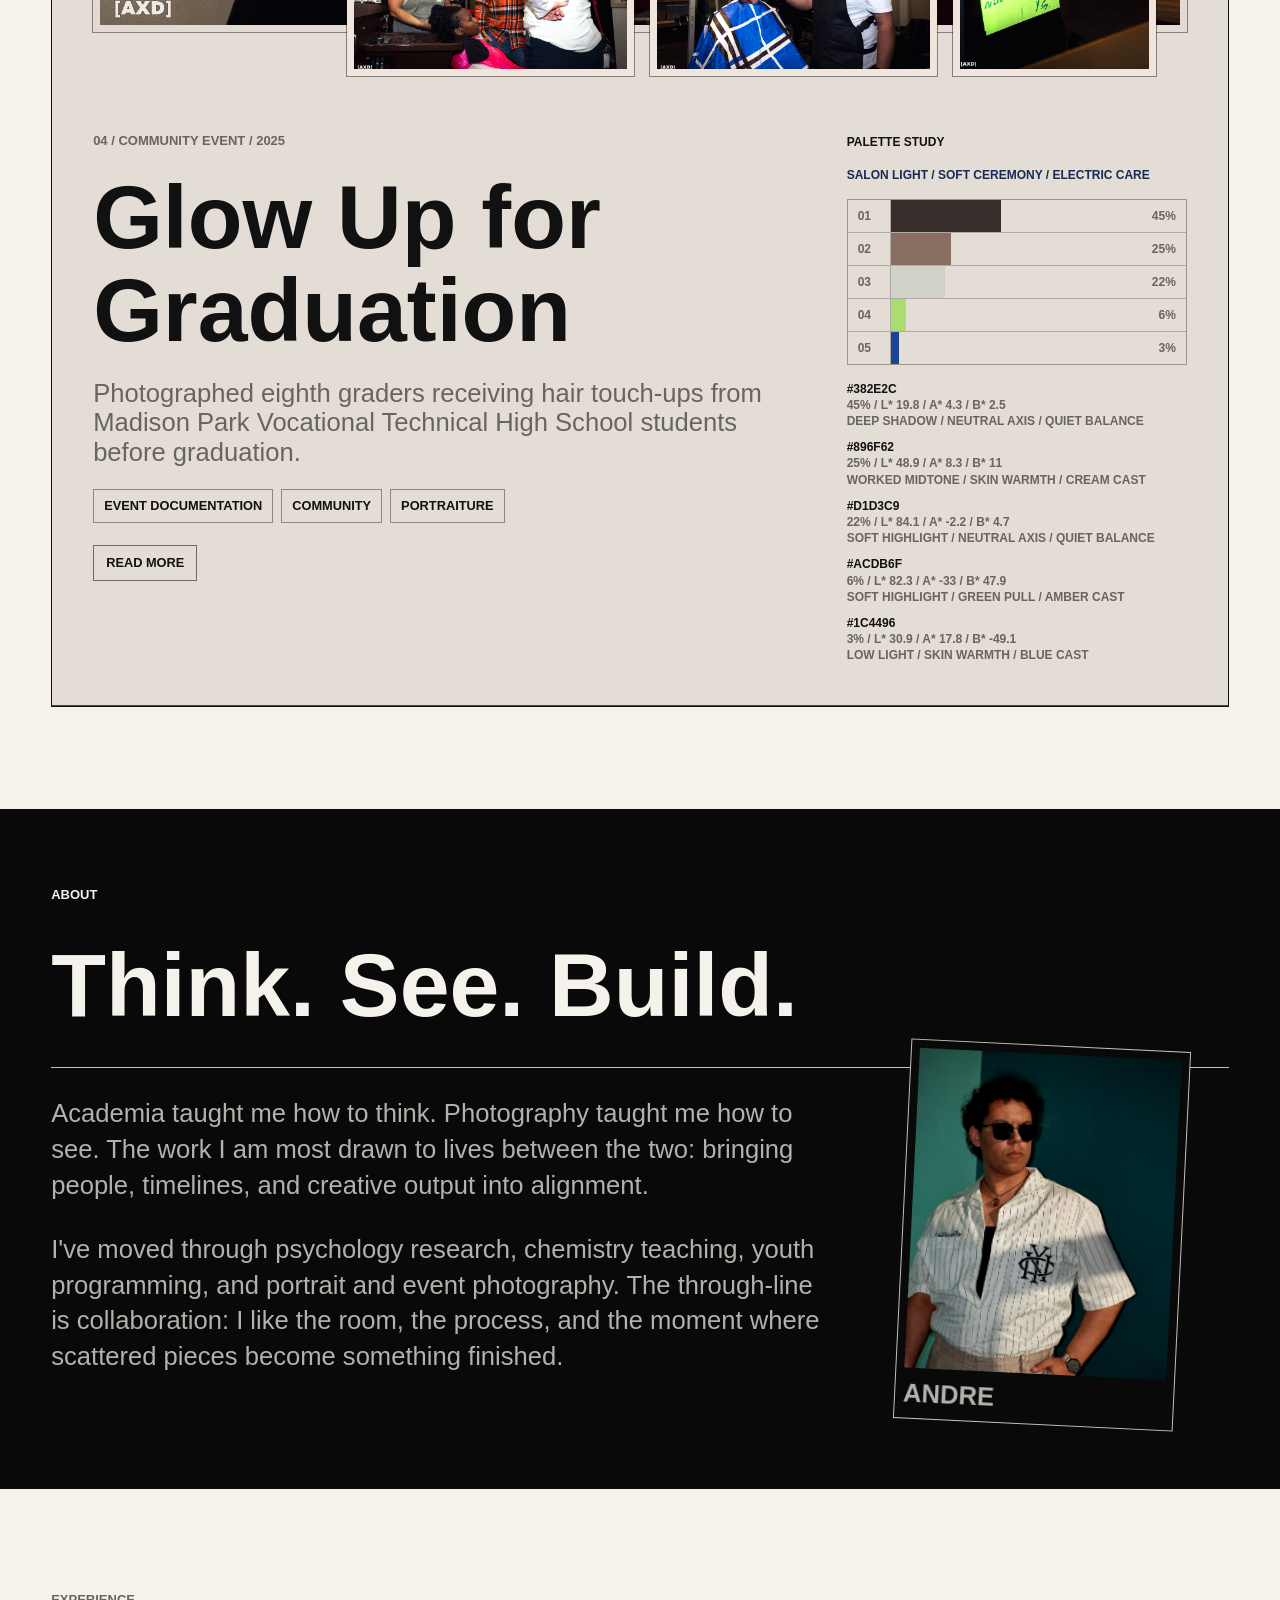
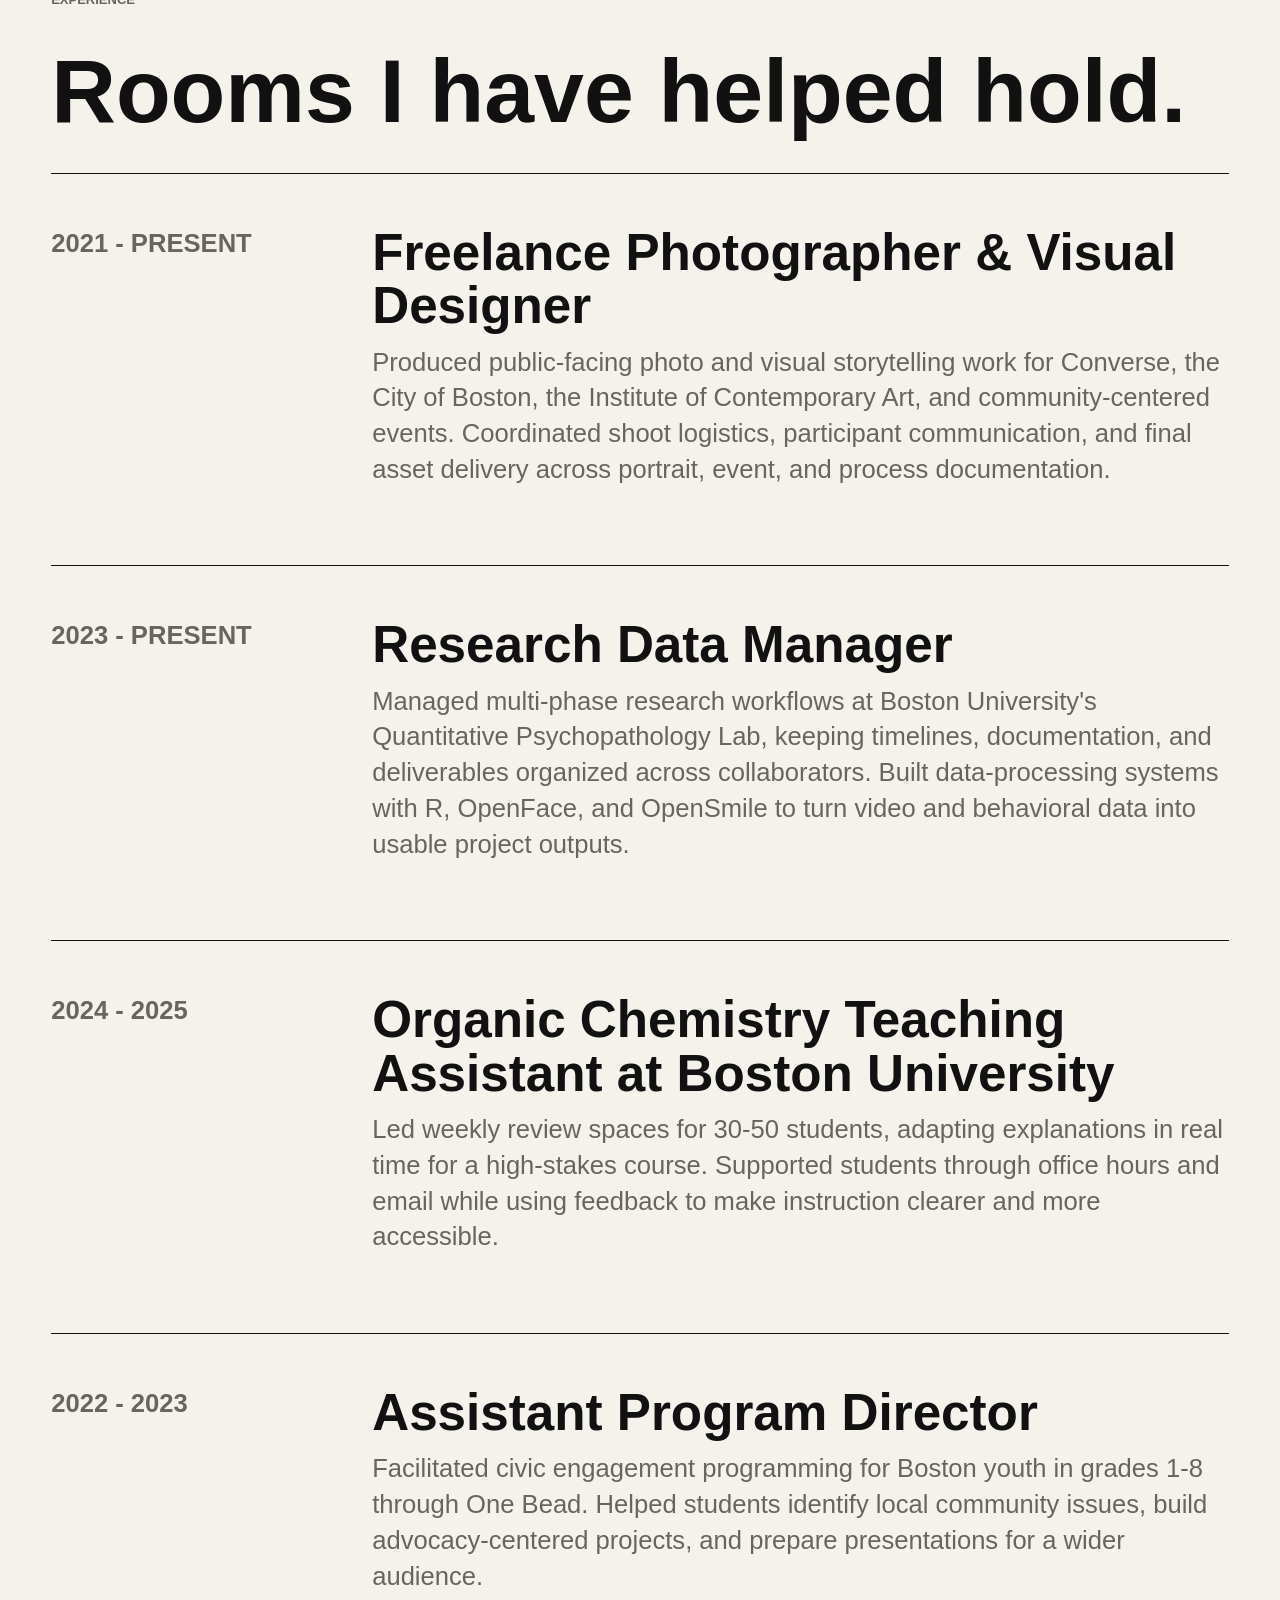
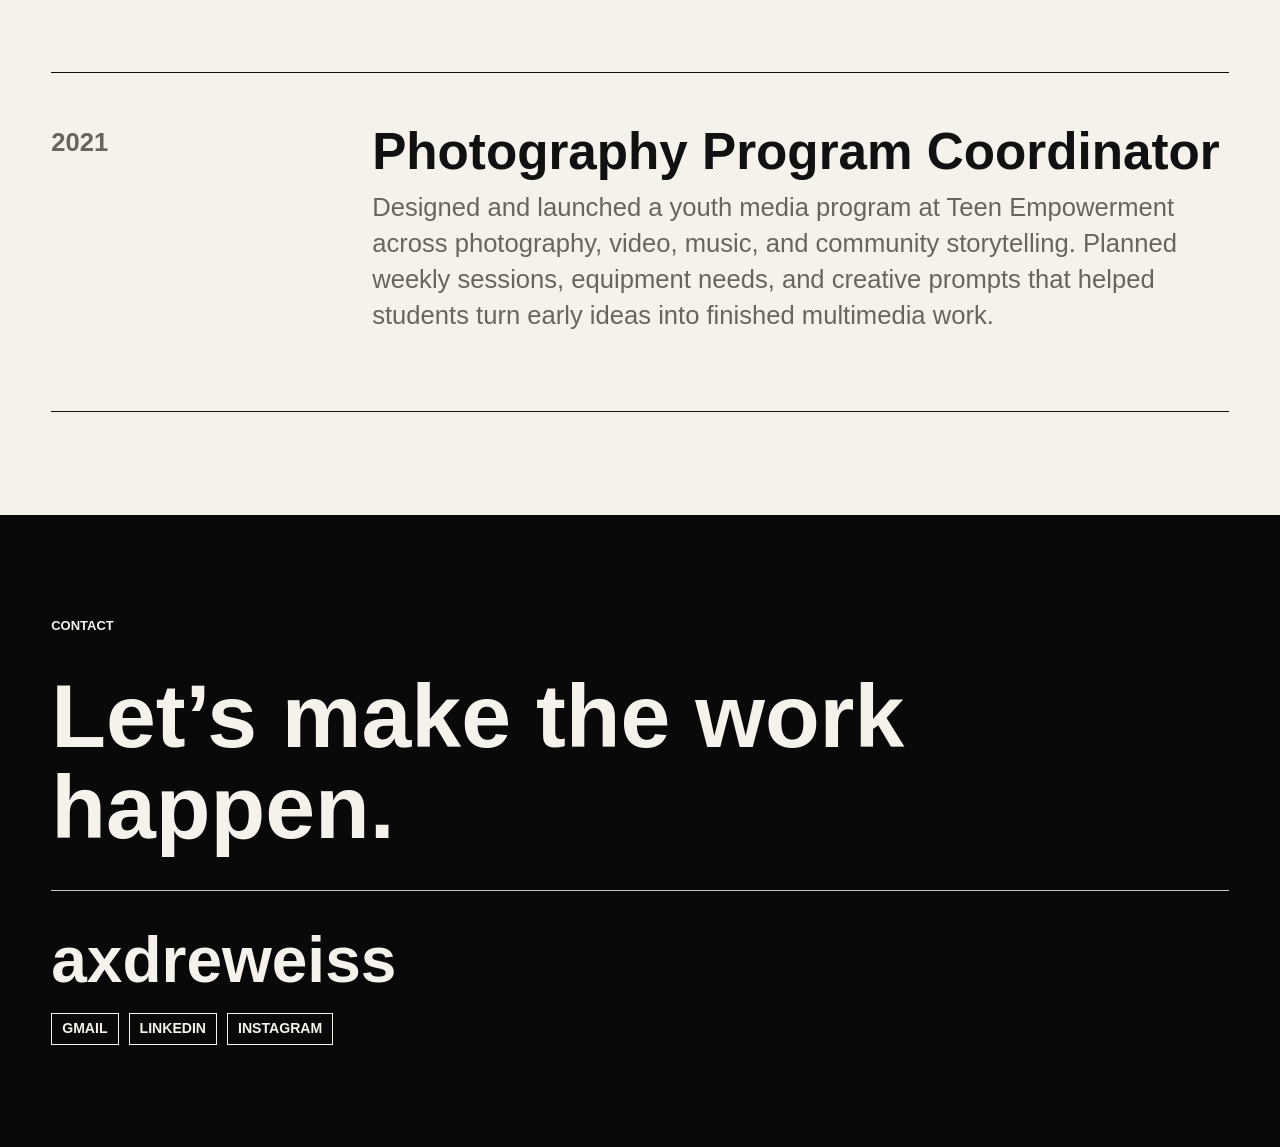
==== commit d150b6a2: "project page updates" ====
--- a/index.html
+++ b/index.html
@@ -5,7 +5,7 @@
     <meta name="viewport" content="width=device-width, initial-scale=1">
     <meta name="description" content="Andre Weiss is building a creator's mind palace, bridging people and art.">
     <title>Andre Weiss | A Creator's Mind Palace</title>
-    <link rel="stylesheet" href="styles.css">
+    <link rel="stylesheet" href="styles.css?v=20260527-2">
   </head>
   <body>
     <header class="site-header" aria-label="Site header">
@@ -36,7 +36,7 @@
           </div>
           <p class="eyebrow">Andre Weiss</p>
           <h1 id="hero-title">A Creator's Mind Palace</h1>
-          <p class="hero-role">Creative Project Manager &middot; Researcher &middot; Visual Storyteller</p>
+          <p class="hero-role">Creative Consultant &middot; Researcher &middot; Visual Storyteller</p>
         </div>
       </section>
 
@@ -172,7 +172,7 @@
       </article>
     </div>
 
-    <script src="assets/data/projects.js"></script>
-    <script src="script.js"></script>
+    <script src="assets/data/projects.js?v=20260527-2"></script>
+    <script src="script.js?v=20260527-2"></script>
   </body>
 </html>
--- a/styles.css
+++ b/styles.css
@@ -143,7 +143,7 @@
   max-width: 900px;
   margin-bottom: 0;
   font-size: clamp(48px, 5.7vw, 104px);
-  line-height: 0.88;
+  line-height: 0.98;
   letter-spacing: 0;
 }
 
@@ -256,7 +256,7 @@
   max-width: 1320px;
   margin: 0;
   font-size: clamp(32px, 5.6vw, 88px);
-  line-height: 1;
+  line-height: 1.08;
 }
 
 .section {
@@ -279,7 +279,7 @@
 .section-heading h2 {
   margin-bottom: 0;
   font-size: clamp(42px, 7vw, 112px);
-  line-height: 0.94;
+  line-height: 1.02;
   letter-spacing: 0;
 }
 
@@ -296,9 +296,7 @@
 .palette-note {
   max-width: none;
   margin: 0 0 clamp(18px, 3vw, 34px);
-  padding: clamp(16px, 2vw, 22px) 0;
-  border-top: 1px solid var(--line);
-  border-bottom: 1px solid var(--line);
+  padding: 0;
 }
 
 .palette-note p {
@@ -436,14 +434,15 @@
   display: grid;
   grid-template-columns: minmax(0, 0.96fr) minmax(340px, 0.46fr);
   gap: clamp(24px, 3.4vw, 52px);
-  align-items: start;
-  padding-top: clamp(8px, 1.2vw, 16px);
-  border-top: 1px solid rgba(17, 17, 17, 0.68);
+  align-items: stretch;
+  padding-top: 0;
 }
 
 .project-identity {
   display: grid;
   gap: clamp(14px, 2vw, 22px);
+  align-content: start;
+  padding-top: clamp(7px, 0.9vw, 12px);
 }
 
 .project-identity > p:first-child {
@@ -458,7 +457,7 @@
 .project-identity h3 {
   margin: 0;
   font-size: clamp(48px, 7vw, 122px);
-  line-height: 0.94;
+  line-height: 1.04;
 }
 
 .project-description {
@@ -515,8 +514,9 @@
 .palette-study {
   display: grid;
   gap: 16px;
-  padding-left: clamp(16px, 2vw, 28px);
-  border-left: 1px solid rgba(17, 17, 17, 0.55);
+  align-content: start;
+  padding-left: 0;
+  padding-top: clamp(7px, 0.9vw, 12px);
 }
 
 .palette-study h4,
@@ -614,14 +614,14 @@
 
 .lightbox-stage {
   display: grid;
-  grid-template-columns: 44px minmax(0, auto) 44px;
-  gap: clamp(10px, 2vw, 22px);
-  align-items: center;
+  place-items: center;
+  width: min(82vw, 1360px);
   max-width: 96vw;
 }
 
 .lightbox-image {
-  max-width: min(82vw, 1360px);
+  display: block;
+  max-width: 100%;
   max-height: 86vh;
   border: 1px solid rgba(245, 242, 236, 0.85);
   object-fit: contain;
@@ -631,8 +631,9 @@
   position: fixed;
   top: 18px;
   right: 18px;
-  padding: 0;
+  padding: 6px 0;
   border: 0;
+  border-bottom: 1px solid currentColor;
   background: transparent;
   color: var(--reverse-ink);
   cursor: pointer;
@@ -644,20 +645,31 @@
 }
 
 .lightbox-nav {
-  position: static;
+  position: fixed;
+  top: 50%;
   display: grid;
   place-items: center;
-  width: 44px;
-  height: 44px;
-  padding: 0;
+  min-width: 34px;
+  padding: 6px 0;
   border: 0;
+  border-bottom: 1px solid currentColor;
   background: transparent;
   color: var(--reverse-ink);
   cursor: pointer;
   font: inherit;
-  font-size: 30px;
-  font-weight: 700;
+  font-size: 28px;
+  font-weight: 700;
+  line-height: 1;
   opacity: 0.62;
+  transform: translateY(-50%);
+}
+
+.lightbox-prev {
+  left: clamp(18px, 4vw, 64px);
+}
+
+.lightbox-next {
+  right: clamp(18px, 4vw, 64px);
 }
 
 .lightbox-nav:hover,
@@ -712,6 +724,7 @@
   position: sticky;
   top: 0;
   float: right;
+  z-index: 2;
   padding: 6px 0;
   border: 0;
   border-bottom: 1px solid currentColor;
@@ -725,12 +738,14 @@
 }
 
 .case-header {
-  padding-bottom: clamp(8px, 1.4vw, 14px);
-  border-bottom: 1px solid var(--line);
+  display: grid;
+  gap: clamp(10px, 1.4vw, 16px);
+  padding-bottom: 0;
+  margin-bottom: clamp(16px, 2.4vw, 28px);
 }
 
 .case-kicker {
-  margin-bottom: 14px;
+  margin: 0;
   color: var(--muted);
   font-size: 12px;
   font-weight: 700;
@@ -739,9 +754,9 @@
 
 .case-header h3 {
   max-width: 1040px;
-  margin: 0 0 12px;
+  margin: 0;
   font-size: clamp(38px, 5.8vw, 82px);
-  line-height: 0.94;
+  line-height: 1.04;
 }
 
 .case-header p:last-child,
@@ -752,32 +767,82 @@
   line-height: 1.22;
 }
 
-.case-image-strip {
-  display: flex;
-  flex-wrap: wrap;
-  gap: clamp(8px, 1vw, 12px);
-  align-items: stretch;
-  margin: clamp(8px, 1.2vw, 12px) 0 clamp(14px, 2vw, 22px);
-}
-
-.case-image-strip img {
-  height: clamp(260px, 27vw, 390px);
-  object-fit: cover;
+.case-header p:last-child {
+  max-width: 980px;
+  margin: 0;
+}
+
+.case-carousel {
+  --case-carousel-height: clamp(320px, 58vh, 680px);
+  display: grid;
+  grid-template-columns: 34px minmax(0, 1fr) 34px;
+  gap: clamp(10px, 1.6vw, 18px);
+  align-items: center;
+  margin: 0 0 clamp(22px, 3vw, 34px);
+}
+
+.case-carousel-stage {
+  position: relative;
+  min-width: 0;
+  height: var(--case-carousel-height);
+  overflow: hidden;
+  border: 1px solid rgba(17, 17, 17, 0.46);
+  background: rgba(17, 17, 17, 0.04);
+}
+
+.case-slide {
+  position: absolute;
+  inset: 0;
+  display: none;
+  margin: 0;
+}
+
+.case-slide.is-active {
+  display: block;
+}
+
+.case-slide img {
+  display: block;
+  width: 100%;
+  height: 100%;
+  object-fit: contain;
   object-position: center;
-  border: 1px solid rgba(17, 17, 17, 0.46);
-}
-
-.case-image-portrait {
-  aspect-ratio: 2 / 3;
-}
-
-.case-image-landscape {
-  aspect-ratio: 3 / 2;
+}
+
+.case-control {
+  align-self: center;
+  justify-self: center;
+  min-width: 28px;
+  padding: 6px 0;
+  border: 0;
+  border-bottom: 1px solid currentColor;
+  background: transparent;
+  color: var(--ink);
+  cursor: pointer;
+  font: inherit;
+  font-size: 24px;
+  font-weight: 700;
+  line-height: 1;
+}
+
+.case-control:hover,
+.case-close:hover {
+  color: var(--muted);
+}
+
+.case-carousel-count {
+  grid-column: 2;
+  margin: -4px 0 0;
+  color: var(--muted);
+  font-size: 12px;
+  font-weight: 700;
+  text-align: center;
+  text-transform: uppercase;
 }
 
 .case-body {
   display: grid;
-  gap: 18px;
+  gap: clamp(14px, 2vw, 22px);
   max-width: 940px;
 }
 
@@ -855,9 +920,9 @@
   display: grid;
   gap: 10px;
   align-self: start;
-  width: min(100%, 300px);
+  width: min(100%, 280px);
   max-width: none;
-  margin-top: clamp(-116px, -6vw, -68px);
+  margin-top: clamp(-70px, -4vw, -36px);
   margin-right: clamp(80px, 8vw, 150px);
   margin-left: auto;
   padding: 8px;
@@ -869,8 +934,9 @@
 .about-image {
   aspect-ratio: 4 / 5;
   width: 100%;
-  min-height: 0;
+  height: clamp(280px, 25vw, 350px);
   object-fit: cover;
+  object-position: center 28%;
   filter: contrast(1.05) saturate(1.08);
 }
 
@@ -913,7 +979,7 @@
 .experience-item h3 {
   margin-bottom: 12px;
   font-size: clamp(28px, 4vw, 62px);
-  line-height: 0.96;
+  line-height: 1.04;
 }
 
 .experience-date {
@@ -965,7 +1031,7 @@
   color: var(--reverse-ink);
   font-size: clamp(34px, 5vw, 78px);
   font-weight: 700;
-  line-height: 0.95;
+  line-height: 1.04;
 }
 
 @media (max-width: 1120px) {
@@ -1091,25 +1157,29 @@
 
   .palette-study {
     padding-left: 0;
-    padding-top: 20px;
-    border-top: 1px solid rgba(17, 17, 17, 0.55);
+    padding-top: 0;
     border-left: 0;
   }
 
   .lightbox-stage {
-    grid-template-columns: 30px minmax(0, 1fr) 30px;
-    gap: 6px;
     width: 100%;
   }
 
   .lightbox-image {
-    max-width: 100%;
+    max-width: calc(100% - 76px);
   }
 
   .lightbox-nav {
-    width: 30px;
-    height: 40px;
+    min-width: 26px;
     font-size: 24px;
+  }
+
+  .lightbox-prev {
+    left: 18px;
+  }
+
+  .lightbox-next {
+    right: 18px;
   }
 
   .lightbox-count {
@@ -1125,6 +1195,10 @@
     transform: rotate(2deg);
   }
 
+  .about-image {
+    height: clamp(300px, 74vw, 340px);
+  }
+
   .contact-links {
     align-items: flex-start;
   }
@@ -1133,15 +1207,14 @@
     max-height: 88vh;
   }
 
-  .case-image-strip,
   .case-facts {
     grid-template-columns: 1fr;
   }
 
-  .case-image-strip img,
-  .case-image-strip img:first-child {
-    height: auto;
-    min-height: 0;
+  .case-carousel {
+    --case-carousel-height: clamp(280px, 56vh, 520px);
+    grid-template-columns: 28px minmax(0, 1fr) 28px;
+    gap: 8px;
   }
 }
 
@@ -1192,7 +1265,7 @@
 
   .hero h1 {
     font-size: clamp(34px, 7vw, 58px);
-    line-height: 0.9;
+    line-height: 0.98;
   }
 
   .hero-role {
